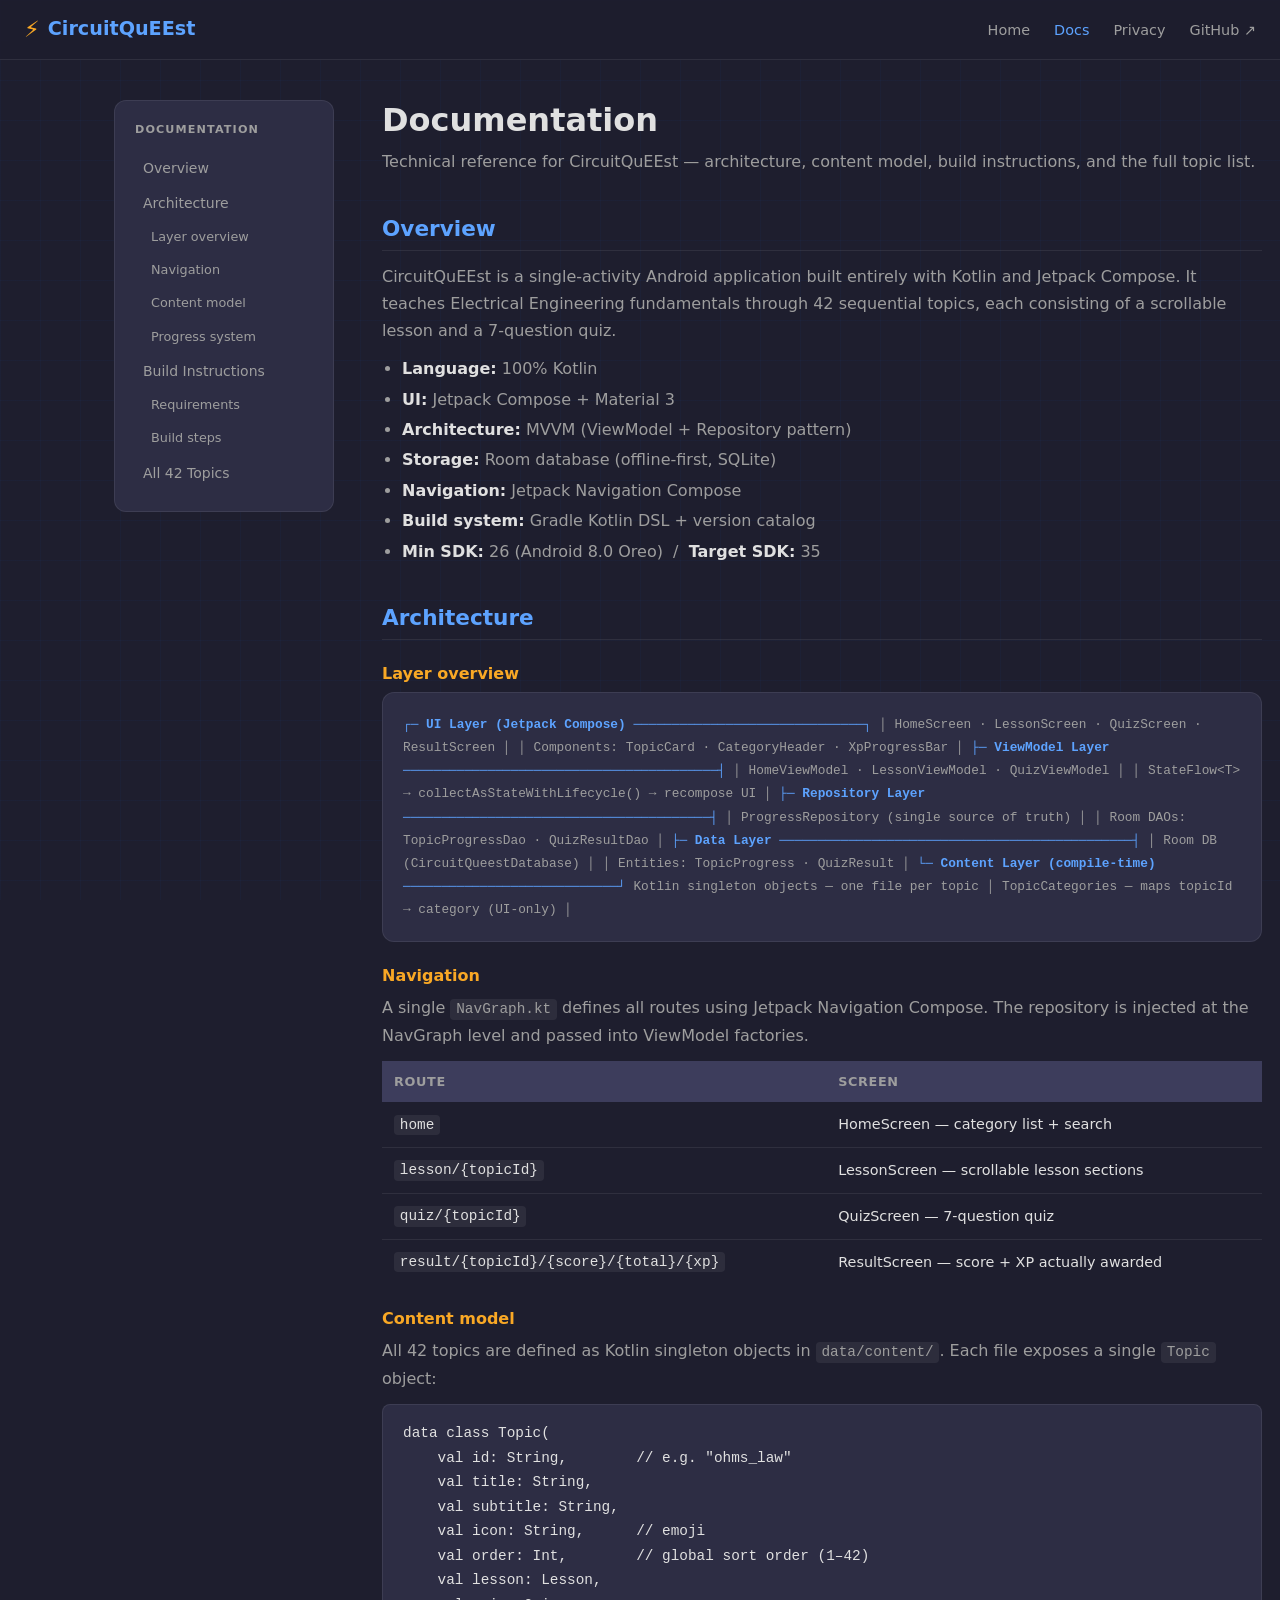
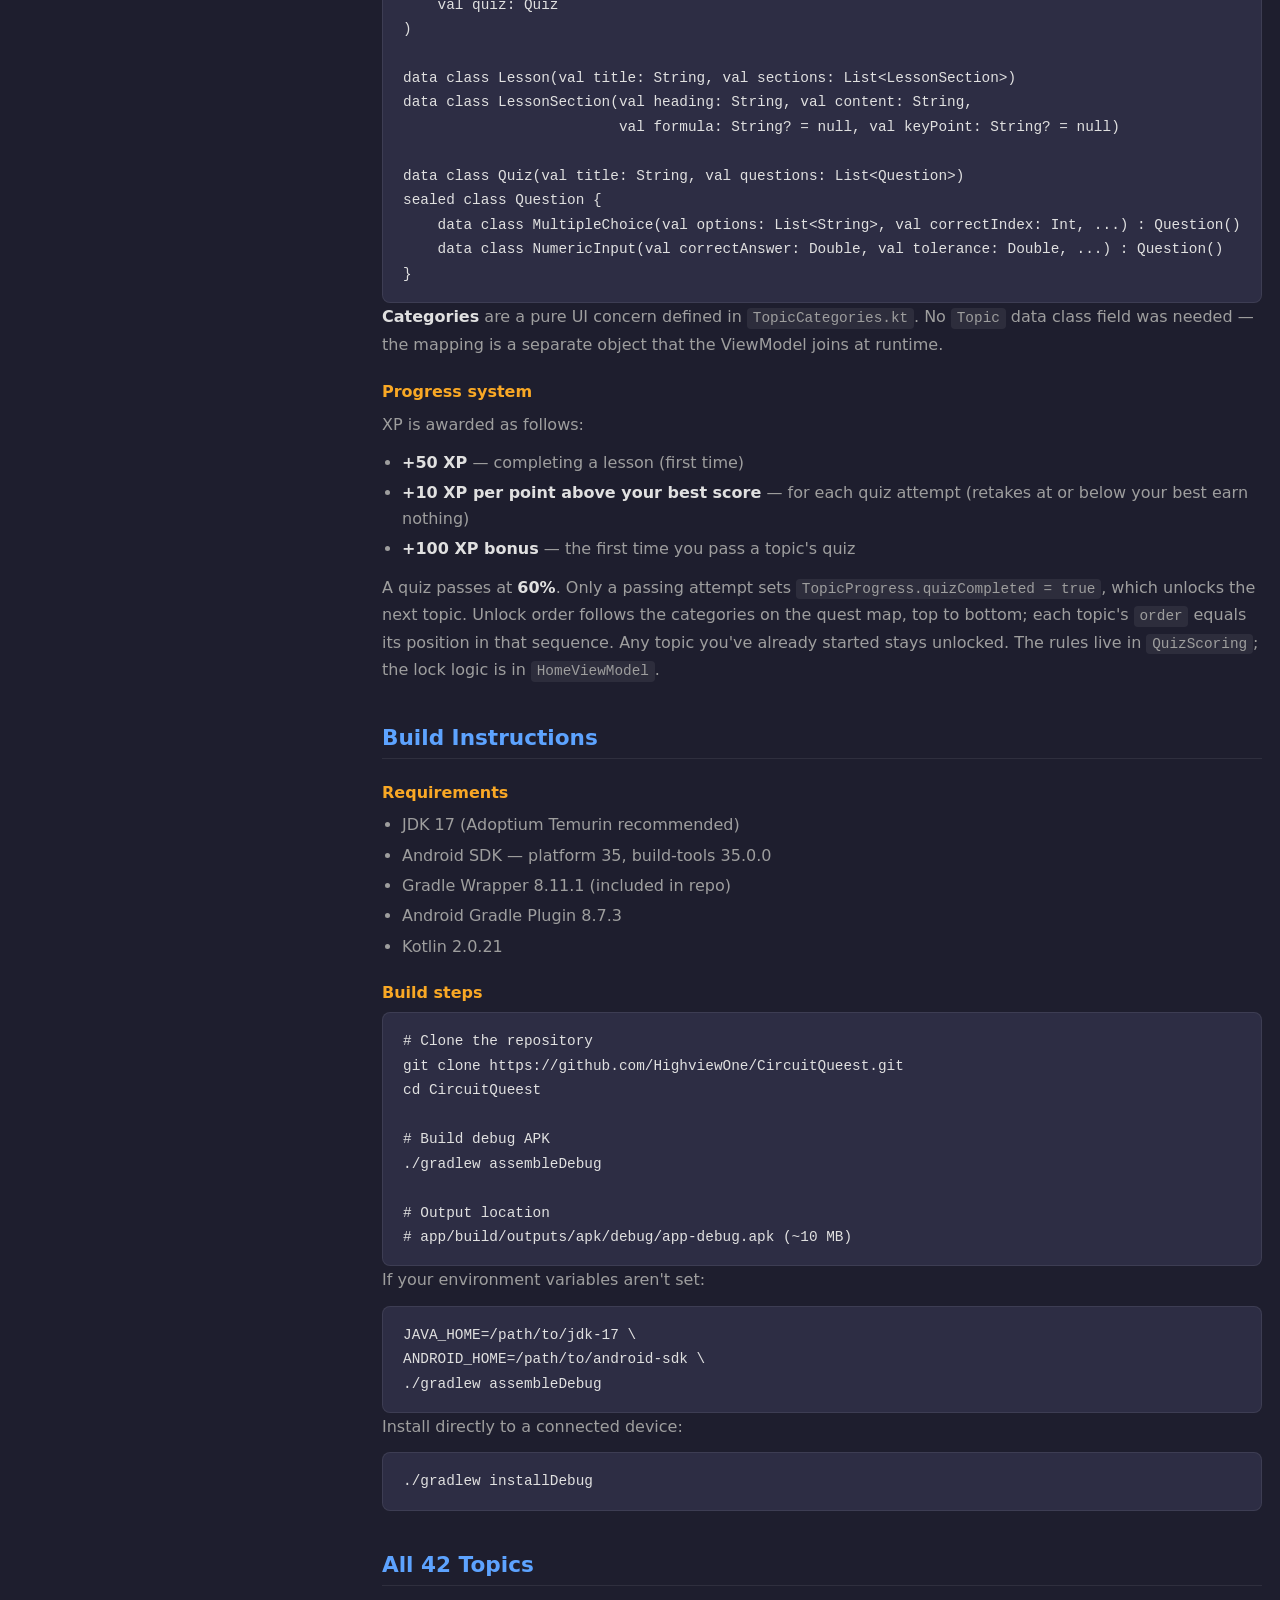
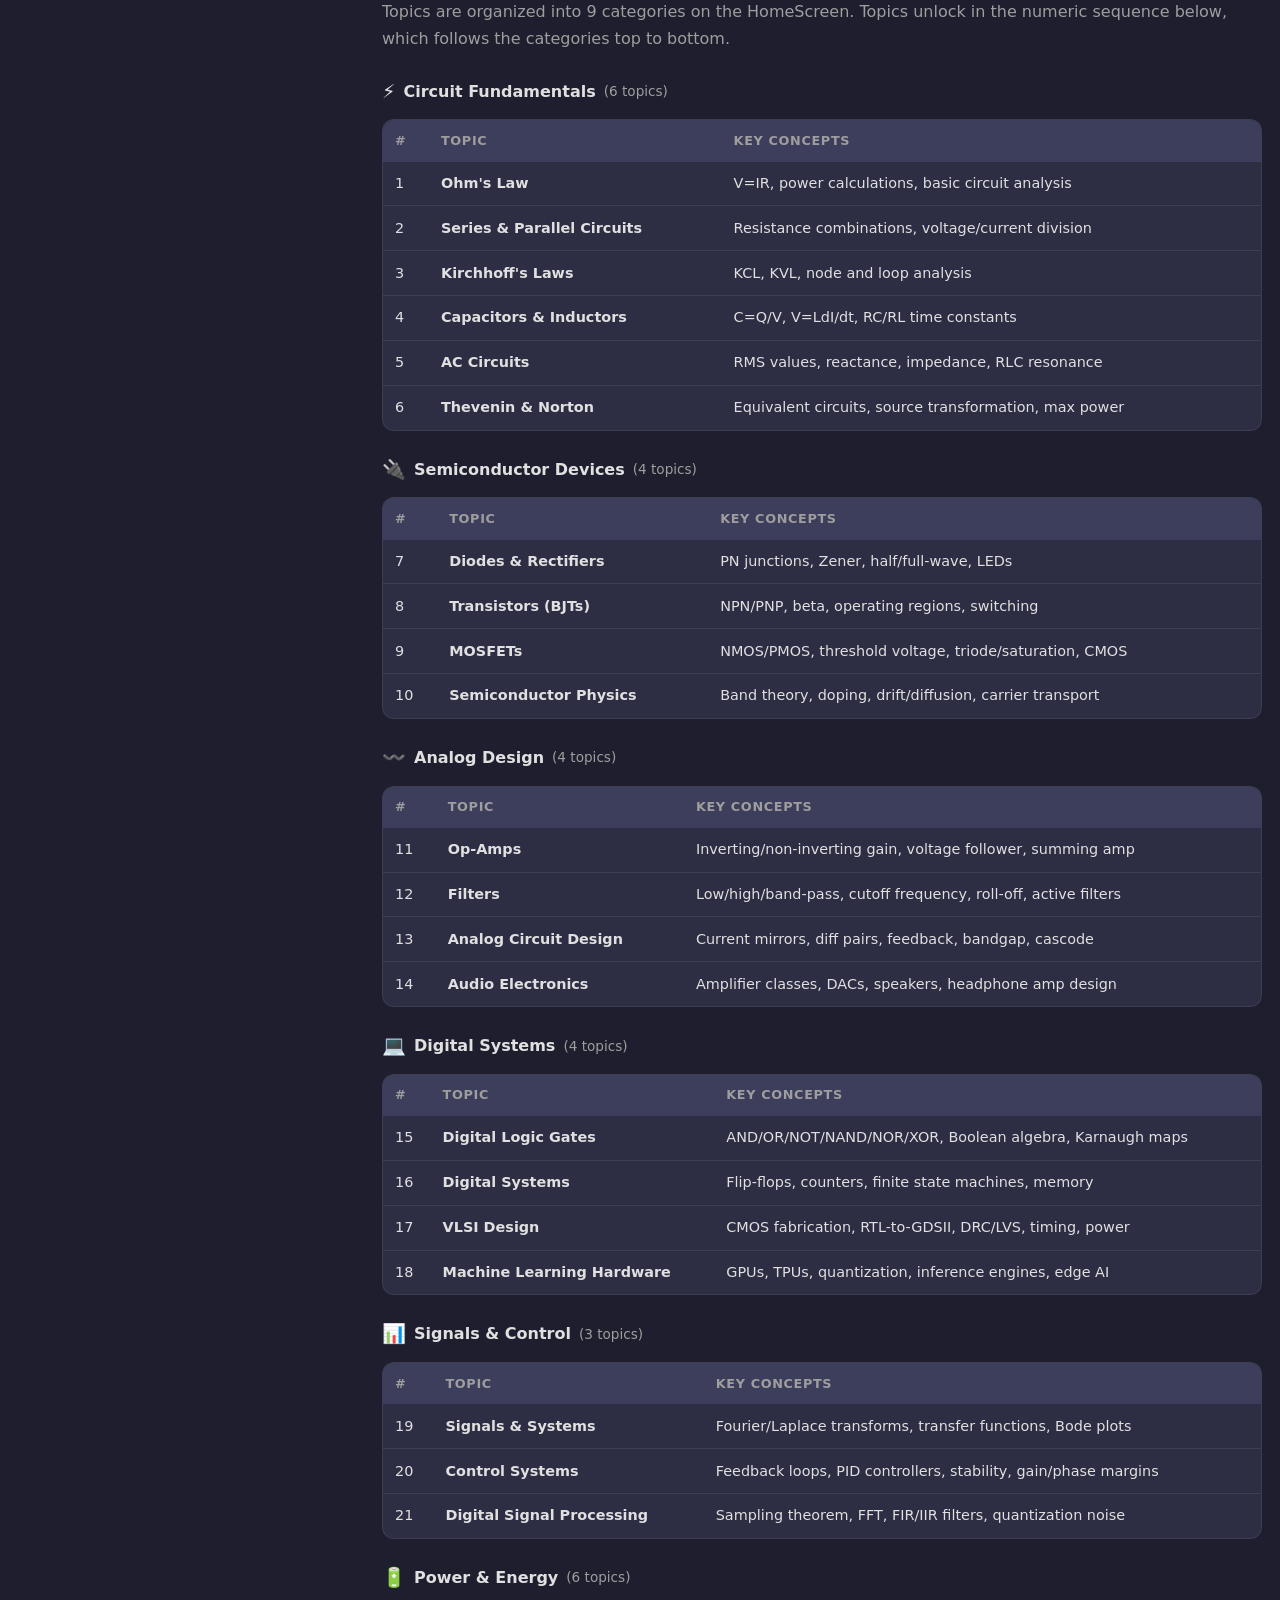
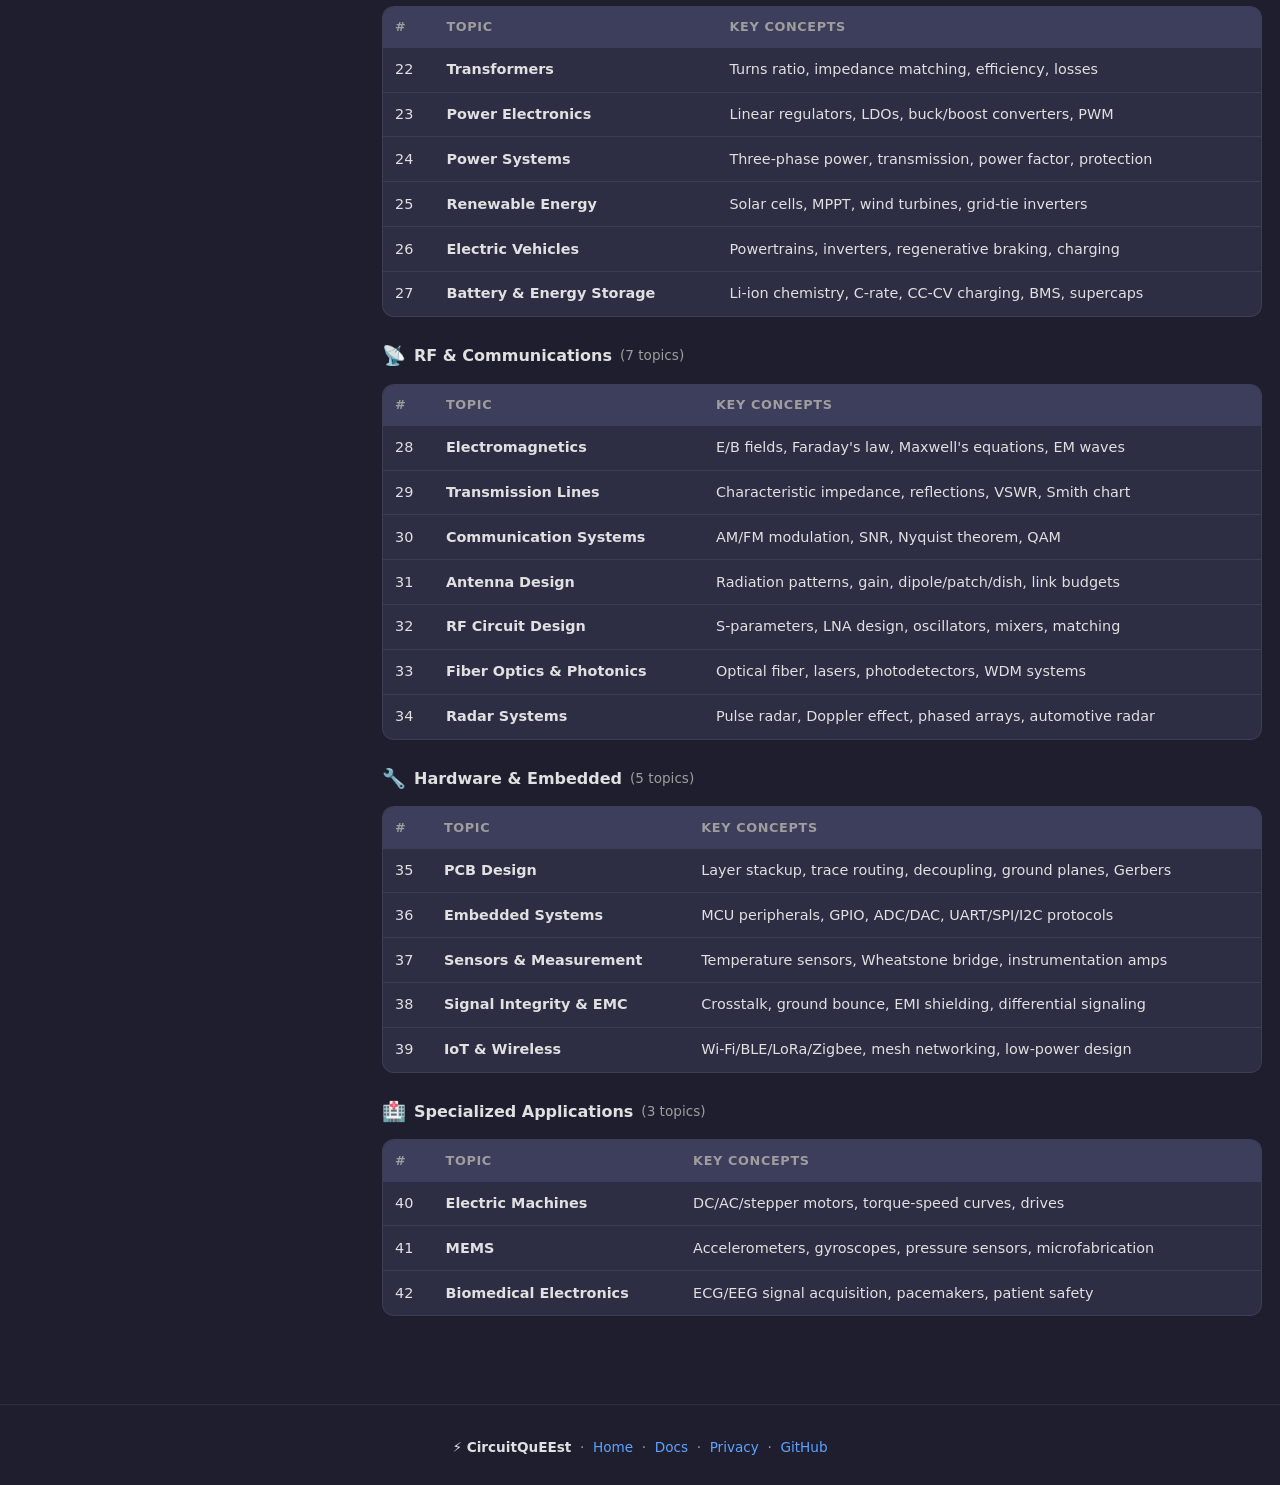
==== docs/documentation.html @ 032126b5 "docs: match new progression rules; drop nonexistent ktlint tasks - documentation.html (Pages site): " ====
<!DOCTYPE html>
<html lang="en">
<head>
  <meta charset="UTF-8">
  <meta name="viewport" content="width=device-width, initial-scale=1.0">
  <title>Documentation — CircuitQuEEst</title>
  <meta name="description" content="CircuitQuEEst documentation: architecture, topic list, build instructions.">
  <link rel="stylesheet" href="style.css">
  <style>
    .docs-layout {
      max-width: 1100px;
      margin: 0 auto;
      padding: 2.5rem 1.5rem 4rem;
      display: grid;
      grid-template-columns: 220px 1fr;
      gap: 3rem;
      align-items: start;
    }

    @media (max-width: 768px) {
      .docs-layout { grid-template-columns: 1fr; }
      .docs-sidebar { display: none; }
    }

    /* Sidebar */
    .docs-sidebar {
      position: sticky;
      top: 80px;
      background: var(--surface);
      border: 1px solid var(--border);
      border-radius: var(--radius);
      padding: 1.25rem;
    }

    .sidebar-title {
      font-size: 0.7rem;
      font-weight: 700;
      color: var(--text-muted);
      text-transform: uppercase;
      letter-spacing: 0.1em;
      margin-bottom: 0.75rem;
    }

    .sidebar-nav { list-style: none; }
    .sidebar-nav li { margin-bottom: 0.1rem; }
    .sidebar-nav a {
      display: block;
      padding: 0.35rem 0.5rem;
      border-radius: 6px;
      color: var(--text-muted);
      text-decoration: none;
      font-size: 0.875rem;
      transition: background 0.15s, color 0.15s;
    }
    .sidebar-nav a:hover { background: var(--surface-lite); color: var(--text); }
    .sidebar-nav .sub { padding-left: 1rem; font-size: 0.8rem; }

    /* Content */
    .docs-content h1 { font-size: 2rem; margin-bottom: 0.4rem; }
    .docs-content h2 {
      font-size: 1.35rem;
      color: var(--blue-light);
      margin-top: 2.5rem;
      margin-bottom: 0.75rem;
      padding-bottom: 0.4rem;
      border-bottom: 1px solid var(--border);
    }
    .docs-content h3 {
      font-size: 1rem;
      color: var(--gold);
      margin-top: 1.5rem;
      margin-bottom: 0.5rem;
    }
    .docs-content p { color: var(--text-muted); margin-bottom: 0.75rem; line-height: 1.7; }
    .docs-content ul { margin: 0.5rem 0 0.75rem 1.25rem; color: var(--text-muted); }
    .docs-content ul li { margin-bottom: 0.3rem; }
    .docs-content strong { color: var(--text); }

    /* Architecture diagram */
    .arch-box {
      background: var(--surface);
      border: 1px solid var(--border);
      border-radius: var(--radius);
      padding: 1.25rem;
      font-family: 'Cascadia Code', 'Fira Code', monospace;
      font-size: 0.8rem;
      line-height: 1.8;
      color: var(--text-muted);
      overflow-x: auto;
    }
    .arch-layer { color: var(--blue-light); font-weight: 700; }
    .arch-arrow { color: var(--gold); }

    /* Category topics table */
    .cat-section { margin-top: 1.5rem; }
    .cat-header {
      display: flex;
      align-items: center;
      gap: 0.5rem;
      margin-bottom: 0.75rem;
    }
    .cat-header .icon { font-size: 1.2rem; }
    .cat-header h3 { margin: 0; color: var(--text); }
    .cat-header .count { color: var(--text-muted); font-size: 0.85rem; }

    .topic-table-wrap {
      background: var(--surface);
      border: 1px solid var(--border);
      border-radius: var(--radius);
      overflow: hidden;
      margin-bottom: 1.5rem;
    }
  </style>
</head>
<body>

<nav>
  <a href="index.html" class="nav-brand">
    <span class="bolt">⚡</span> CircuitQuEEst
  </a>
  <ul class="nav-links">
    <li><a href="index.html">Home</a></li>
    <li><a href="documentation.html" class="active">Docs</a></li>
    <li><a href="privacy.html">Privacy</a></li>
    <li><a href="https://github.com/HighviewOne/CircuitQueest" target="_blank" rel="noopener">GitHub ↗</a></li>
  </ul>
</nav>

<div class="docs-layout">

  <!-- Sidebar -->
  <aside class="docs-sidebar">
    <div class="sidebar-title">Documentation</div>
    <ul class="sidebar-nav">
      <li><a href="#overview">Overview</a></li>
      <li><a href="#architecture">Architecture</a></li>
      <li><a class="sub" href="#layers">Layer overview</a></li>
      <li><a class="sub" href="#navigation">Navigation</a></li>
      <li><a class="sub" href="#content">Content model</a></li>
      <li><a class="sub" href="#progress">Progress system</a></li>
      <li><a href="#build">Build Instructions</a></li>
      <li><a class="sub" href="#requirements">Requirements</a></li>
      <li><a class="sub" href="#steps">Build steps</a></li>
      <li><a href="#topics">All 42 Topics</a></li>
    </ul>
  </aside>

  <!-- Main content -->
  <main class="docs-content">
    <h1>Documentation</h1>
    <p>Technical reference for CircuitQuEEst — architecture, content model, build instructions, and the full topic list.</p>

    <!-- Overview -->
    <h2 id="overview">Overview</h2>
    <p>
      CircuitQuEEst is a single-activity Android application built entirely with Kotlin and Jetpack Compose. It teaches Electrical Engineering fundamentals through 42 sequential topics, each consisting of a scrollable lesson and a 7-question quiz.
    </p>
    <ul>
      <li><strong>Language:</strong> 100% Kotlin</li>
      <li><strong>UI:</strong> Jetpack Compose + Material 3</li>
      <li><strong>Architecture:</strong> MVVM (ViewModel + Repository pattern)</li>
      <li><strong>Storage:</strong> Room database (offline-first, SQLite)</li>
      <li><strong>Navigation:</strong> Jetpack Navigation Compose</li>
      <li><strong>Build system:</strong> Gradle Kotlin DSL + version catalog</li>
      <li><strong>Min SDK:</strong> 26 (Android 8.0 Oreo) &nbsp;/&nbsp; <strong>Target SDK:</strong> 35</li>
    </ul>

    <!-- Architecture -->
    <h2 id="architecture">Architecture</h2>

    <h3 id="layers">Layer overview</h3>
    <div class="arch-box">
<span class="arch-layer">┌─ UI Layer (Jetpack Compose) ──────────────────────────────┐</span>
│  HomeScreen · LessonScreen · QuizScreen · ResultScreen      │
│  Components: TopicCard · CategoryHeader · XpProgressBar     │
<span class="arch-layer">├─ ViewModel Layer ─────────────────────────────────────────┤</span>
│  HomeViewModel · LessonViewModel · QuizViewModel            │
│  StateFlow&lt;T&gt; → collectAsStateWithLifecycle() → recompose UI             │
<span class="arch-layer">├─ Repository Layer ────────────────────────────────────────┤</span>
│  ProgressRepository (single source of truth)                │
│  Room DAOs: TopicProgressDao · QuizResultDao                │
<span class="arch-layer">├─ Data Layer ──────────────────────────────────────────────┤</span>
│  Room DB (CircuitQueestDatabase)                            │
│  Entities: TopicProgress · QuizResult                       │
<span class="arch-layer">└─ Content Layer (compile-time) ────────────────────────────┘</span>
   Kotlin singleton objects — one file per topic              │
   TopicCategories — maps topicId → category (UI-only)       │
    </div>

    <h3 id="navigation">Navigation</h3>
    <p>
      A single <code>NavGraph.kt</code> defines all routes using Jetpack Navigation Compose. The repository is injected at the NavGraph level and passed into ViewModel factories.
    </p>
    <table>
      <thead><tr><th>Route</th><th>Screen</th></tr></thead>
      <tbody>
        <tr><td><code>home</code></td><td>HomeScreen — category list + search</td></tr>
        <tr><td><code>lesson/{topicId}</code></td><td>LessonScreen — scrollable lesson sections</td></tr>
        <tr><td><code>quiz/{topicId}</code></td><td>QuizScreen — 7-question quiz</td></tr>
        <tr><td><code>result/{topicId}/{score}/{total}/{xp}</code></td><td>ResultScreen — score + XP actually awarded</td></tr>
      </tbody>
    </table>

    <h3 id="content">Content model</h3>
    <p>
      All 42 topics are defined as Kotlin singleton objects in <code>data/content/</code>. Each file exposes a single <code>Topic</code> object:
    </p>
    <pre><code>data class Topic(
    val id: String,        // e.g. "ohms_law"
    val title: String,
    val subtitle: String,
    val icon: String,      // emoji
    val order: Int,        // global sort order (1–42)
    val lesson: Lesson,
    val quiz: Quiz
)

data class Lesson(val title: String, val sections: List&lt;LessonSection&gt;)
data class LessonSection(val heading: String, val content: String,
                         val formula: String? = null, val keyPoint: String? = null)

data class Quiz(val title: String, val questions: List&lt;Question&gt;)
sealed class Question {
    data class MultipleChoice(val options: List&lt;String&gt;, val correctIndex: Int, ...) : Question()
    data class NumericInput(val correctAnswer: Double, val tolerance: Double, ...) : Question()
}</code></pre>

    <p>
      <strong>Categories</strong> are a pure UI concern defined in <code>TopicCategories.kt</code>. No <code>Topic</code> data class field was needed — the mapping is a separate object that the ViewModel joins at runtime.
    </p>

    <h3 id="progress">Progress system</h3>
    <p>XP is awarded as follows:</p>
    <ul>
      <li><strong>+50 XP</strong> — completing a lesson (first time)</li>
      <li><strong>+10 XP per point above your best score</strong> — for each quiz attempt (retakes at or below your best earn nothing)</li>
      <li><strong>+100 XP bonus</strong> — the first time you pass a topic's quiz</li>
    </ul>
    <p>
      A quiz passes at <strong>60%</strong>. Only a passing attempt sets <code>TopicProgress.quizCompleted = true</code>, which unlocks the next topic. Unlock order follows the categories on the quest map, top to bottom; each topic's <code>order</code> equals its position in that sequence. Any topic you've already started stays unlocked. The rules live in <code>QuizScoring</code>; the lock logic is in <code>HomeViewModel</code>.
    </p>

    <!-- Build -->
    <h2 id="build">Build Instructions</h2>

    <h3 id="requirements">Requirements</h3>
    <ul>
      <li>JDK 17 (Adoptium Temurin recommended)</li>
      <li>Android SDK — platform 35, build-tools 35.0.0</li>
      <li>Gradle Wrapper 8.11.1 (included in repo)</li>
      <li>Android Gradle Plugin 8.7.3</li>
      <li>Kotlin 2.0.21</li>
    </ul>

    <h3 id="steps">Build steps</h3>
    <pre><code># Clone the repository
git clone https://github.com/HighviewOne/CircuitQueest.git
cd CircuitQueest

# Build debug APK
./gradlew assembleDebug

# Output location
# app/build/outputs/apk/debug/app-debug.apk (~10 MB)</code></pre>

    <p>If your environment variables aren't set:</p>
    <pre><code>JAVA_HOME=/path/to/jdk-17 \
ANDROID_HOME=/path/to/android-sdk \
./gradlew assembleDebug</code></pre>

    <p>Install directly to a connected device:</p>
    <pre><code>./gradlew installDebug</code></pre>

    <!-- Topics -->
    <h2 id="topics">All 42 Topics</h2>
    <p>Topics are organized into 9 categories on the HomeScreen. Topics unlock in the numeric sequence below, which follows the categories top to bottom.</p>

    <!-- Circuit Fundamentals -->
    <div class="cat-section">
      <div class="cat-header">
        <span class="icon">⚡</span>
        <h3>Circuit Fundamentals</h3>
        <span class="count">(6 topics)</span>
      </div>
      <div class="topic-table-wrap">
        <table>
          <thead><tr><th>#</th><th>Topic</th><th>Key concepts</th></tr></thead>
          <tbody>
            <tr><td>1</td><td><strong>Ohm's Law</strong></td><td>V=IR, power calculations, basic circuit analysis</td></tr>
            <tr><td>2</td><td><strong>Series &amp; Parallel Circuits</strong></td><td>Resistance combinations, voltage/current division</td></tr>
            <tr><td>3</td><td><strong>Kirchhoff's Laws</strong></td><td>KCL, KVL, node and loop analysis</td></tr>
            <tr><td>4</td><td><strong>Capacitors &amp; Inductors</strong></td><td>C=Q/V, V=LdI/dt, RC/RL time constants</td></tr>
            <tr><td>5</td><td><strong>AC Circuits</strong></td><td>RMS values, reactance, impedance, RLC resonance</td></tr>
            <tr><td>6</td><td><strong>Thevenin &amp; Norton</strong></td><td>Equivalent circuits, source transformation, max power</td></tr>
          </tbody>
        </table>
      </div>
    </div>

    <!-- Semiconductor Devices -->
    <div class="cat-section">
      <div class="cat-header">
        <span class="icon">🔌</span>
        <h3>Semiconductor Devices</h3>
        <span class="count">(4 topics)</span>
      </div>
      <div class="topic-table-wrap">
        <table>
          <thead><tr><th>#</th><th>Topic</th><th>Key concepts</th></tr></thead>
          <tbody>
            <tr><td>7</td><td><strong>Diodes &amp; Rectifiers</strong></td><td>PN junctions, Zener, half/full-wave, LEDs</td></tr>
            <tr><td>8</td><td><strong>Transistors (BJTs)</strong></td><td>NPN/PNP, beta, operating regions, switching</td></tr>
            <tr><td>9</td><td><strong>MOSFETs</strong></td><td>NMOS/PMOS, threshold voltage, triode/saturation, CMOS</td></tr>
            <tr><td>10</td><td><strong>Semiconductor Physics</strong></td><td>Band theory, doping, drift/diffusion, carrier transport</td></tr>
          </tbody>
        </table>
      </div>
    </div>

    <!-- Analog Design -->
    <div class="cat-section">
      <div class="cat-header">
        <span class="icon">〰️</span>
        <h3>Analog Design</h3>
        <span class="count">(4 topics)</span>
      </div>
      <div class="topic-table-wrap">
        <table>
          <thead><tr><th>#</th><th>Topic</th><th>Key concepts</th></tr></thead>
          <tbody>
            <tr><td>11</td><td><strong>Op-Amps</strong></td><td>Inverting/non-inverting gain, voltage follower, summing amp</td></tr>
            <tr><td>12</td><td><strong>Filters</strong></td><td>Low/high/band-pass, cutoff frequency, roll-off, active filters</td></tr>
            <tr><td>13</td><td><strong>Analog Circuit Design</strong></td><td>Current mirrors, diff pairs, feedback, bandgap, cascode</td></tr>
            <tr><td>14</td><td><strong>Audio Electronics</strong></td><td>Amplifier classes, DACs, speakers, headphone amp design</td></tr>
          </tbody>
        </table>
      </div>
    </div>

    <!-- Digital Systems -->
    <div class="cat-section">
      <div class="cat-header">
        <span class="icon">💻</span>
        <h3>Digital Systems</h3>
        <span class="count">(4 topics)</span>
      </div>
      <div class="topic-table-wrap">
        <table>
          <thead><tr><th>#</th><th>Topic</th><th>Key concepts</th></tr></thead>
          <tbody>
            <tr><td>15</td><td><strong>Digital Logic Gates</strong></td><td>AND/OR/NOT/NAND/NOR/XOR, Boolean algebra, Karnaugh maps</td></tr>
            <tr><td>16</td><td><strong>Digital Systems</strong></td><td>Flip-flops, counters, finite state machines, memory</td></tr>
            <tr><td>17</td><td><strong>VLSI Design</strong></td><td>CMOS fabrication, RTL-to-GDSII, DRC/LVS, timing, power</td></tr>
            <tr><td>18</td><td><strong>Machine Learning Hardware</strong></td><td>GPUs, TPUs, quantization, inference engines, edge AI</td></tr>
          </tbody>
        </table>
      </div>
    </div>

    <!-- Signals & Control -->
    <div class="cat-section">
      <div class="cat-header">
        <span class="icon">📊</span>
        <h3>Signals &amp; Control</h3>
        <span class="count">(3 topics)</span>
      </div>
      <div class="topic-table-wrap">
        <table>
          <thead><tr><th>#</th><th>Topic</th><th>Key concepts</th></tr></thead>
          <tbody>
            <tr><td>19</td><td><strong>Signals &amp; Systems</strong></td><td>Fourier/Laplace transforms, transfer functions, Bode plots</td></tr>
            <tr><td>20</td><td><strong>Control Systems</strong></td><td>Feedback loops, PID controllers, stability, gain/phase margins</td></tr>
            <tr><td>21</td><td><strong>Digital Signal Processing</strong></td><td>Sampling theorem, FFT, FIR/IIR filters, quantization noise</td></tr>
          </tbody>
        </table>
      </div>
    </div>

    <!-- Power & Energy -->
    <div class="cat-section">
      <div class="cat-header">
        <span class="icon">🔋</span>
        <h3>Power &amp; Energy</h3>
        <span class="count">(6 topics)</span>
      </div>
      <div class="topic-table-wrap">
        <table>
          <thead><tr><th>#</th><th>Topic</th><th>Key concepts</th></tr></thead>
          <tbody>
            <tr><td>22</td><td><strong>Transformers</strong></td><td>Turns ratio, impedance matching, efficiency, losses</td></tr>
            <tr><td>23</td><td><strong>Power Electronics</strong></td><td>Linear regulators, LDOs, buck/boost converters, PWM</td></tr>
            <tr><td>24</td><td><strong>Power Systems</strong></td><td>Three-phase power, transmission, power factor, protection</td></tr>
            <tr><td>25</td><td><strong>Renewable Energy</strong></td><td>Solar cells, MPPT, wind turbines, grid-tie inverters</td></tr>
            <tr><td>26</td><td><strong>Electric Vehicles</strong></td><td>Powertrains, inverters, regenerative braking, charging</td></tr>
            <tr><td>27</td><td><strong>Battery &amp; Energy Storage</strong></td><td>Li-ion chemistry, C-rate, CC-CV charging, BMS, supercaps</td></tr>
          </tbody>
        </table>
      </div>
    </div>

    <!-- RF & Communications -->
    <div class="cat-section">
      <div class="cat-header">
        <span class="icon">📡</span>
        <h3>RF &amp; Communications</h3>
        <span class="count">(7 topics)</span>
      </div>
      <div class="topic-table-wrap">
        <table>
          <thead><tr><th>#</th><th>Topic</th><th>Key concepts</th></tr></thead>
          <tbody>
            <tr><td>28</td><td><strong>Electromagnetics</strong></td><td>E/B fields, Faraday's law, Maxwell's equations, EM waves</td></tr>
            <tr><td>29</td><td><strong>Transmission Lines</strong></td><td>Characteristic impedance, reflections, VSWR, Smith chart</td></tr>
            <tr><td>30</td><td><strong>Communication Systems</strong></td><td>AM/FM modulation, SNR, Nyquist theorem, QAM</td></tr>
            <tr><td>31</td><td><strong>Antenna Design</strong></td><td>Radiation patterns, gain, dipole/patch/dish, link budgets</td></tr>
            <tr><td>32</td><td><strong>RF Circuit Design</strong></td><td>S-parameters, LNA design, oscillators, mixers, matching</td></tr>
            <tr><td>33</td><td><strong>Fiber Optics &amp; Photonics</strong></td><td>Optical fiber, lasers, photodetectors, WDM systems</td></tr>
            <tr><td>34</td><td><strong>Radar Systems</strong></td><td>Pulse radar, Doppler effect, phased arrays, automotive radar</td></tr>
          </tbody>
        </table>
      </div>
    </div>

    <!-- Hardware & Embedded -->
    <div class="cat-section">
      <div class="cat-header">
        <span class="icon">🔧</span>
        <h3>Hardware &amp; Embedded</h3>
        <span class="count">(5 topics)</span>
      </div>
      <div class="topic-table-wrap">
        <table>
          <thead><tr><th>#</th><th>Topic</th><th>Key concepts</th></tr></thead>
          <tbody>
            <tr><td>35</td><td><strong>PCB Design</strong></td><td>Layer stackup, trace routing, decoupling, ground planes, Gerbers</td></tr>
            <tr><td>36</td><td><strong>Embedded Systems</strong></td><td>MCU peripherals, GPIO, ADC/DAC, UART/SPI/I2C protocols</td></tr>
            <tr><td>37</td><td><strong>Sensors &amp; Measurement</strong></td><td>Temperature sensors, Wheatstone bridge, instrumentation amps</td></tr>
            <tr><td>38</td><td><strong>Signal Integrity &amp; EMC</strong></td><td>Crosstalk, ground bounce, EMI shielding, differential signaling</td></tr>
            <tr><td>39</td><td><strong>IoT &amp; Wireless</strong></td><td>Wi-Fi/BLE/LoRa/Zigbee, mesh networking, low-power design</td></tr>
          </tbody>
        </table>
      </div>
    </div>

    <!-- Specialized Applications -->
    <div class="cat-section">
      <div class="cat-header">
        <span class="icon">🏥</span>
        <h3>Specialized Applications</h3>
        <span class="count">(3 topics)</span>
      </div>
      <div class="topic-table-wrap">
        <table>
          <thead><tr><th>#</th><th>Topic</th><th>Key concepts</th></tr></thead>
          <tbody>
            <tr><td>40</td><td><strong>Electric Machines</strong></td><td>DC/AC/stepper motors, torque-speed curves, drives</td></tr>
            <tr><td>41</td><td><strong>MEMS</strong></td><td>Accelerometers, gyroscopes, pressure sensors, microfabrication</td></tr>
            <tr><td>42</td><td><strong>Biomedical Electronics</strong></td><td>ECG/EEG signal acquisition, pacemakers, patient safety</td></tr>
          </tbody>
        </table>
      </div>
    </div>

  </main>
</div>

<footer>
  <p>
    <strong style="color:var(--text);">⚡ CircuitQuEEst</strong> &nbsp;·&nbsp;
    <a href="index.html">Home</a> &nbsp;·&nbsp;
    <a href="documentation.html">Docs</a> &nbsp;·&nbsp;
    <a href="privacy.html">Privacy</a> &nbsp;·&nbsp;
    <a href="https://github.com/HighviewOne/CircuitQueest" target="_blank" rel="noopener">GitHub</a>
  </p>
</footer>

</body>
</html>
---- docs/style.css ----
/* ========================================
   CircuitQuEEst — Shared Styles
   Dark circuit-board theme
   ======================================== */

:root {
  --bg:          #1E1E2E;
  --surface:     #2D2D44;
  --surface-lite:#3D3D5C;
  --blue:        #1A73E8;
  --blue-light:  #5DA3FF;
  --gold:        #F9A825;
  --gold-light:  #FFD54F;
  --green:       #00E676;
  --red:         #FF5252;
  --text:        #E0E0E0;
  --text-muted:  #9E9E9E;
  --border:      rgba(255,255,255,0.08);
  --radius:      12px;
  --radius-sm:   8px;
}

*, *::before, *::after { box-sizing: border-box; margin: 0; padding: 0; }

html { scroll-behavior: smooth; }

body {
  font-family: 'Segoe UI', system-ui, -apple-system, sans-serif;
  background: var(--bg);
  color: var(--text);
  line-height: 1.6;
  font-size: 16px;
}

/* ---- Circuit grid background ---- */
body::before {
  content: '';
  position: fixed;
  inset: 0;
  z-index: -1;
  background-image:
    linear-gradient(rgba(26,115,232,0.04) 1px, transparent 1px),
    linear-gradient(90deg, rgba(26,115,232,0.04) 1px, transparent 1px);
  background-size: 40px 40px;
  pointer-events: none;
}

/* ---- Navigation ---- */
nav {
  position: sticky;
  top: 0;
  z-index: 100;
  background: rgba(30,30,46,0.92);
  backdrop-filter: blur(12px);
  -webkit-backdrop-filter: blur(12px);
  border-bottom: 1px solid var(--border);
  padding: 0 1.5rem;
  height: 60px;
  display: flex;
  align-items: center;
  justify-content: space-between;
}

.nav-brand {
  display: flex;
  align-items: center;
  gap: 0.5rem;
  font-size: 1.2rem;
  font-weight: 700;
  color: var(--blue-light);
  text-decoration: none;
}

.nav-brand .bolt { color: var(--gold); font-size: 1.4rem; }

.nav-links {
  display: flex;
  gap: 1.5rem;
  list-style: none;
}

.nav-links a {
  color: var(--text-muted);
  text-decoration: none;
  font-size: 0.9rem;
  transition: color 0.2s;
}

.nav-links a:hover { color: var(--text); }
.nav-links a.active { color: var(--blue-light); }

/* ---- Buttons ---- */
.btn {
  display: inline-flex;
  align-items: center;
  gap: 0.5rem;
  padding: 0.65rem 1.4rem;
  border-radius: var(--radius);
  font-size: 0.95rem;
  font-weight: 600;
  text-decoration: none;
  cursor: pointer;
  transition: all 0.2s;
  border: none;
}

.btn-primary {
  background: var(--blue);
  color: #fff;
}
.btn-primary:hover { background: var(--blue-light); transform: translateY(-1px); }

.btn-outline {
  background: transparent;
  color: var(--text);
  border: 1px solid var(--border);
}
.btn-outline:hover { border-color: var(--blue-light); color: var(--blue-light); }

/* ---- Cards ---- */
.card {
  background: var(--surface);
  border: 1px solid var(--border);
  border-radius: var(--radius);
  padding: 1.25rem;
  transition: border-color 0.2s, transform 0.2s;
}
.card:hover { border-color: rgba(26,115,232,0.35); transform: translateY(-2px); }

/* ---- Sections ---- */
.section {
  max-width: 1100px;
  margin: 0 auto;
  padding: 4rem 1.5rem;
}

.section-title {
  font-size: 1.75rem;
  font-weight: 700;
  color: var(--text);
  margin-bottom: 0.5rem;
}

.section-subtitle {
  color: var(--text-muted);
  margin-bottom: 2.5rem;
}

/* ---- Grid helpers ---- */
.grid-2 { display: grid; grid-template-columns: repeat(auto-fit, minmax(280px, 1fr)); gap: 1rem; }
.grid-3 { display: grid; grid-template-columns: repeat(auto-fit, minmax(220px, 1fr)); gap: 1rem; }
.grid-4 { display: grid; grid-template-columns: repeat(auto-fit, minmax(180px, 1fr)); gap: 1rem; }

/* ---- Badge ---- */
.badge {
  display: inline-block;
  padding: 0.2rem 0.65rem;
  border-radius: 999px;
  font-size: 0.75rem;
  font-weight: 600;
}
.badge-blue  { background: rgba(26,115,232,0.2);  color: var(--blue-light); }
.badge-gold  { background: rgba(249,168,37,0.2);  color: var(--gold-light); }
.badge-green { background: rgba(0,230,118,0.15);  color: var(--green); }

/* ---- Footer ---- */
footer {
  border-top: 1px solid var(--border);
  padding: 2rem 1.5rem;
  text-align: center;
  color: var(--text-muted);
  font-size: 0.85rem;
}

footer a { color: var(--blue-light); text-decoration: none; }
footer a:hover { text-decoration: underline; }

/* ---- Table ---- */
table {
  width: 100%;
  border-collapse: collapse;
  font-size: 0.9rem;
}
th {
  text-align: left;
  padding: 0.65rem 0.75rem;
  background: var(--surface-lite);
  color: var(--text-muted);
  font-weight: 600;
  font-size: 0.8rem;
  text-transform: uppercase;
  letter-spacing: 0.05em;
}
td {
  padding: 0.65rem 0.75rem;
  border-bottom: 1px solid var(--border);
  vertical-align: middle;
}
tr:last-child td { border-bottom: none; }
tr:hover td { background: rgba(255,255,255,0.02); }

/* ---- Code blocks ---- */
pre, code {
  font-family: 'Cascadia Code', 'Fira Code', 'Consolas', monospace;
  font-size: 0.9rem;
}

pre {
  background: var(--surface);
  border: 1px solid var(--border);
  border-radius: var(--radius-sm);
  padding: 1rem 1.25rem;
  overflow-x: auto;
  line-height: 1.7;
}

code {
  background: rgba(255,255,255,0.07);
  padding: 0.15em 0.4em;
  border-radius: 4px;
}

pre code { background: none; padding: 0; }

/* ---- Typography helpers ---- */
h1,h2,h3,h4 { font-weight: 700; line-height: 1.3; }
h2 { font-size: 1.5rem; }
h3 { font-size: 1.15rem; }

.text-blue  { color: var(--blue-light); }
.text-gold  { color: var(--gold); }
.text-green { color: var(--green); }
.text-muted { color: var(--text-muted); }

/* ---- Divider ---- */
hr { border: none; border-top: 1px solid var(--border); margin: 2rem 0; }

/* ---- Responsive ---- */
@media (max-width: 600px) {
  .nav-links { display: none; }
  .section { padding: 2.5rem 1rem; }
  .section-title { font-size: 1.4rem; }
  .hero-title { font-size: 2rem !important; }
}
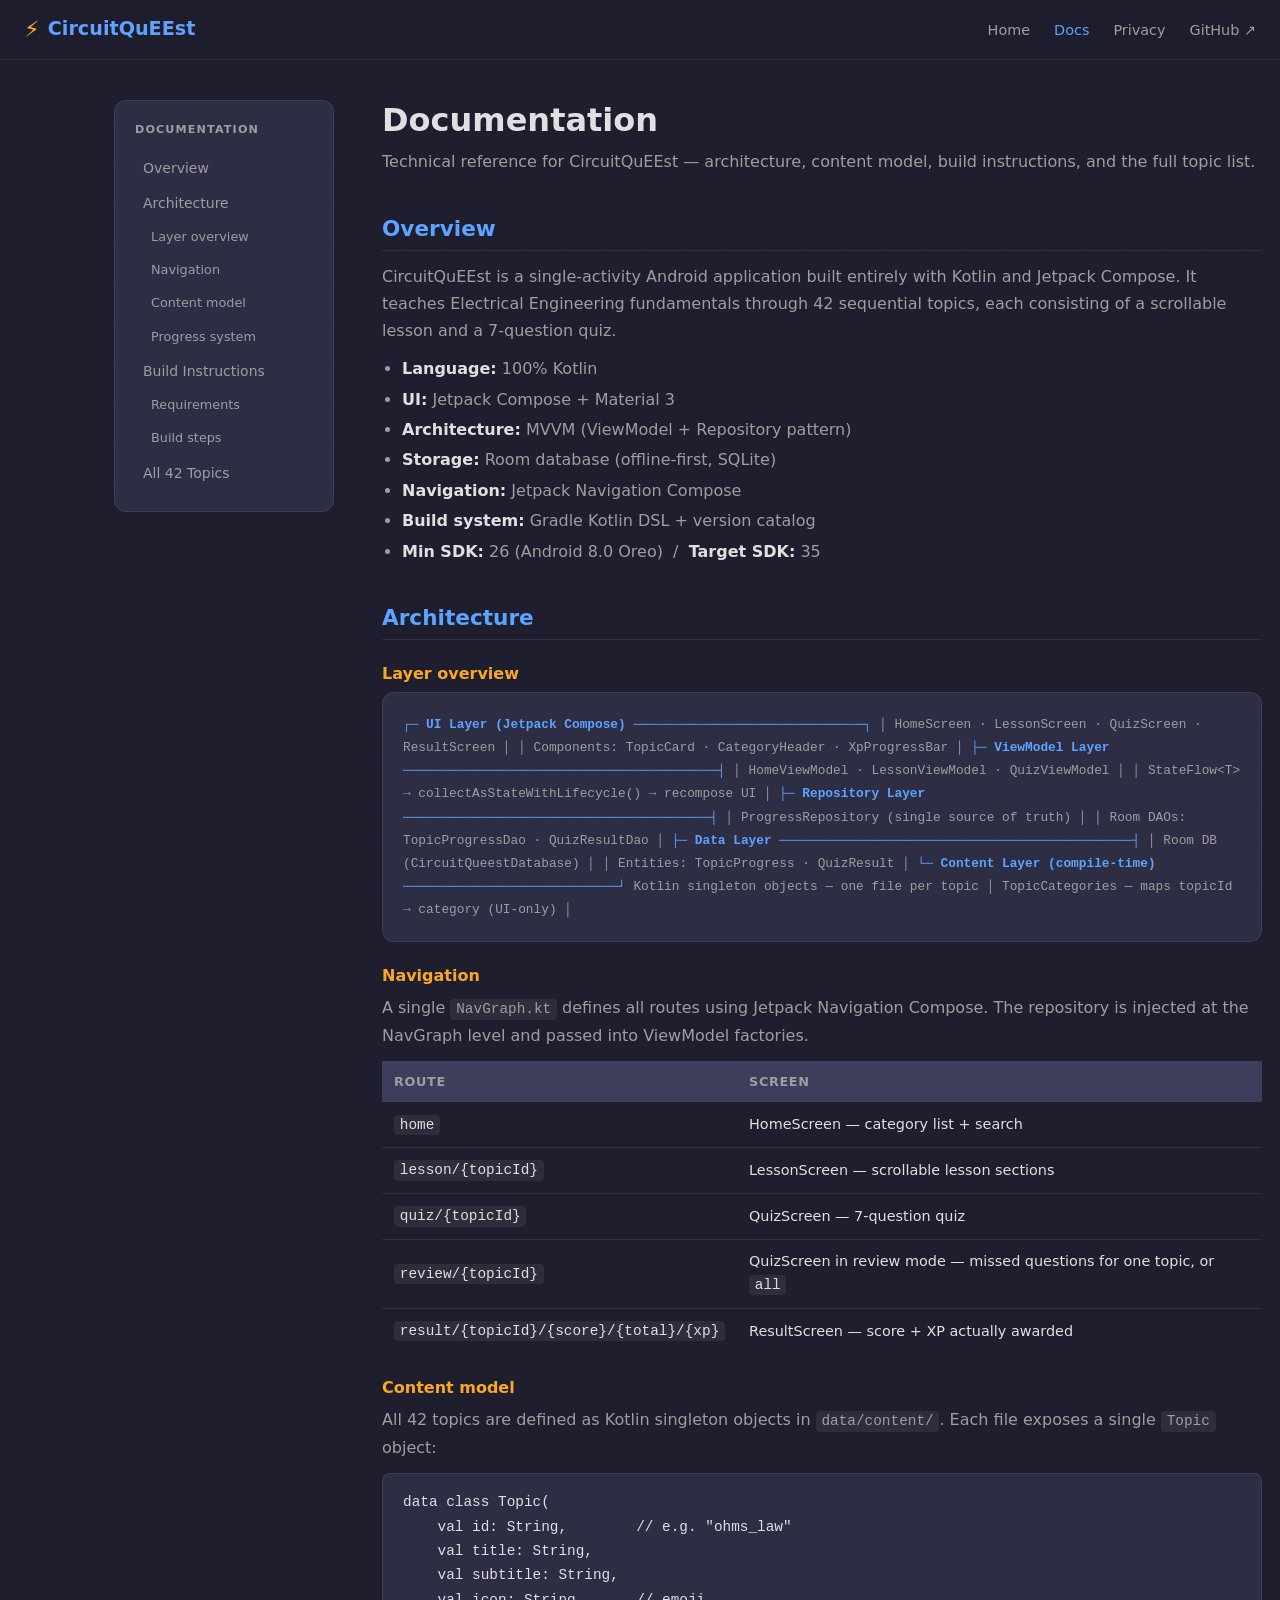
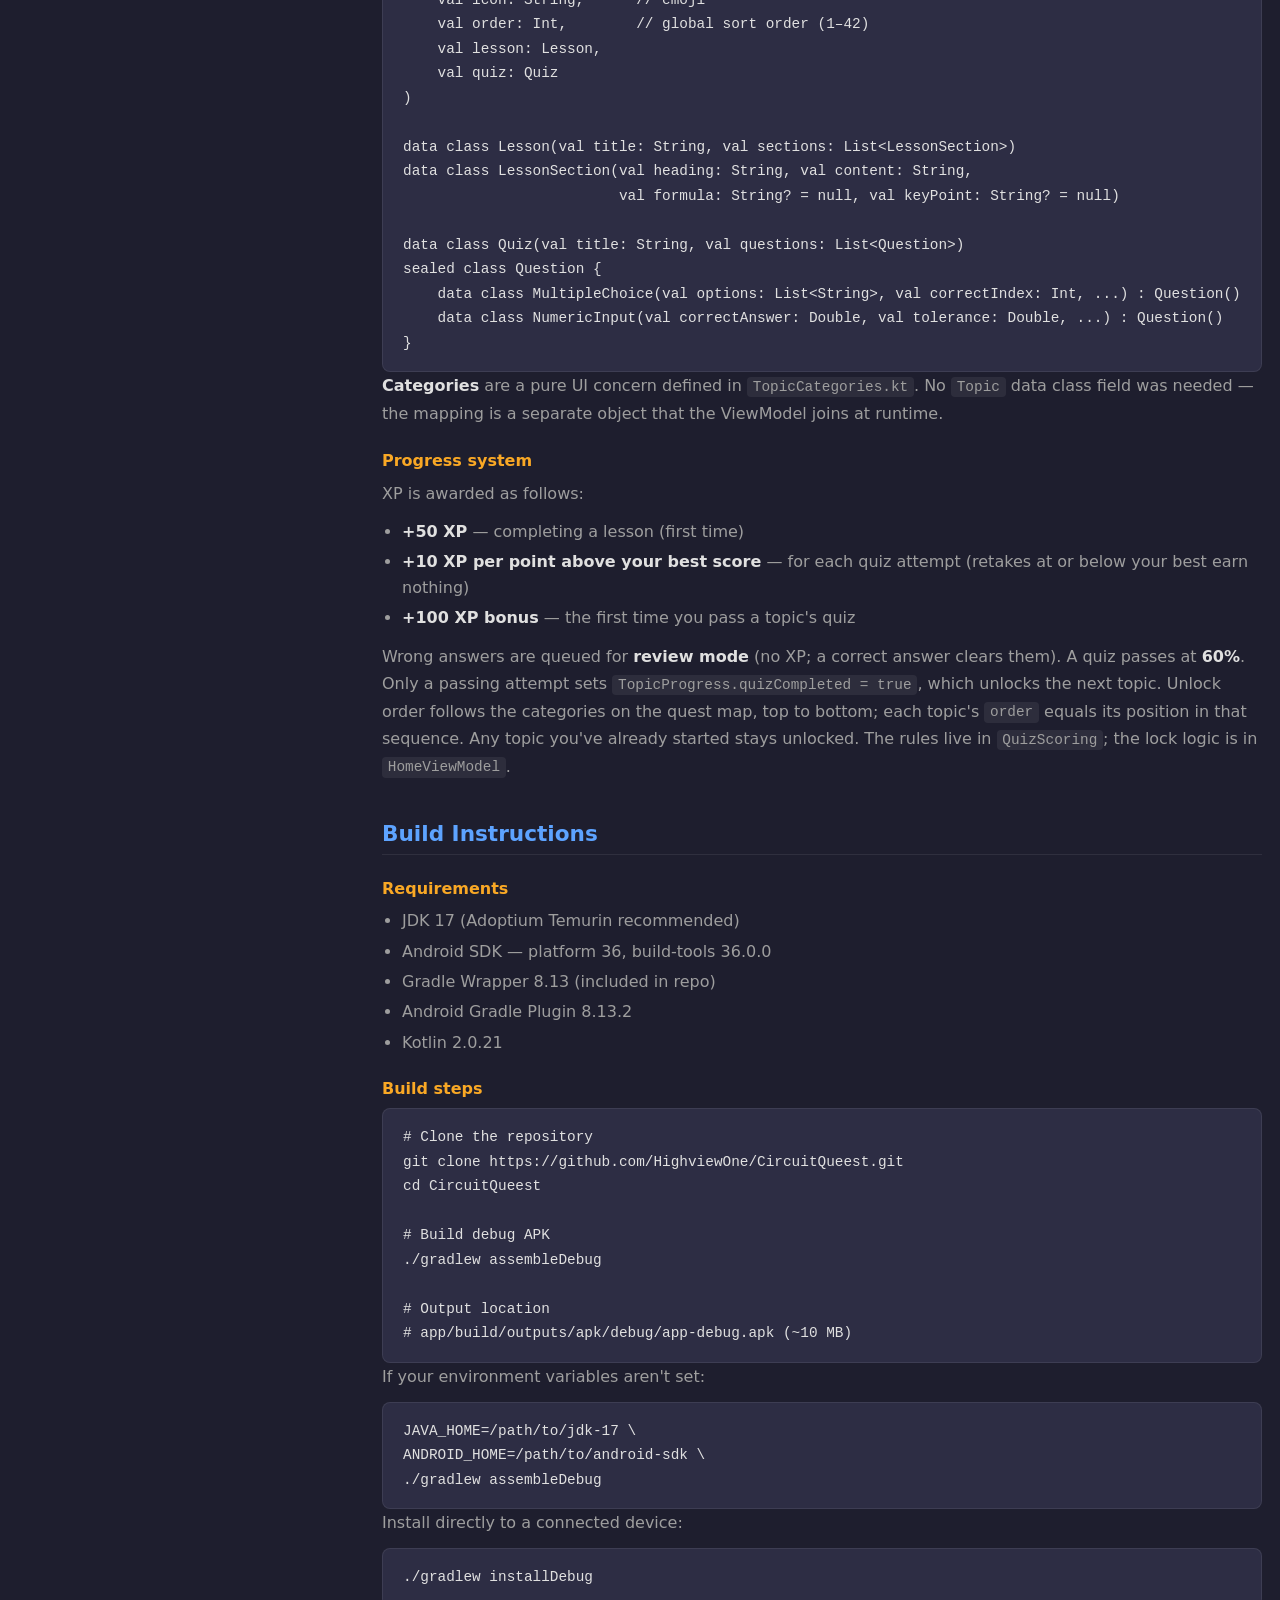
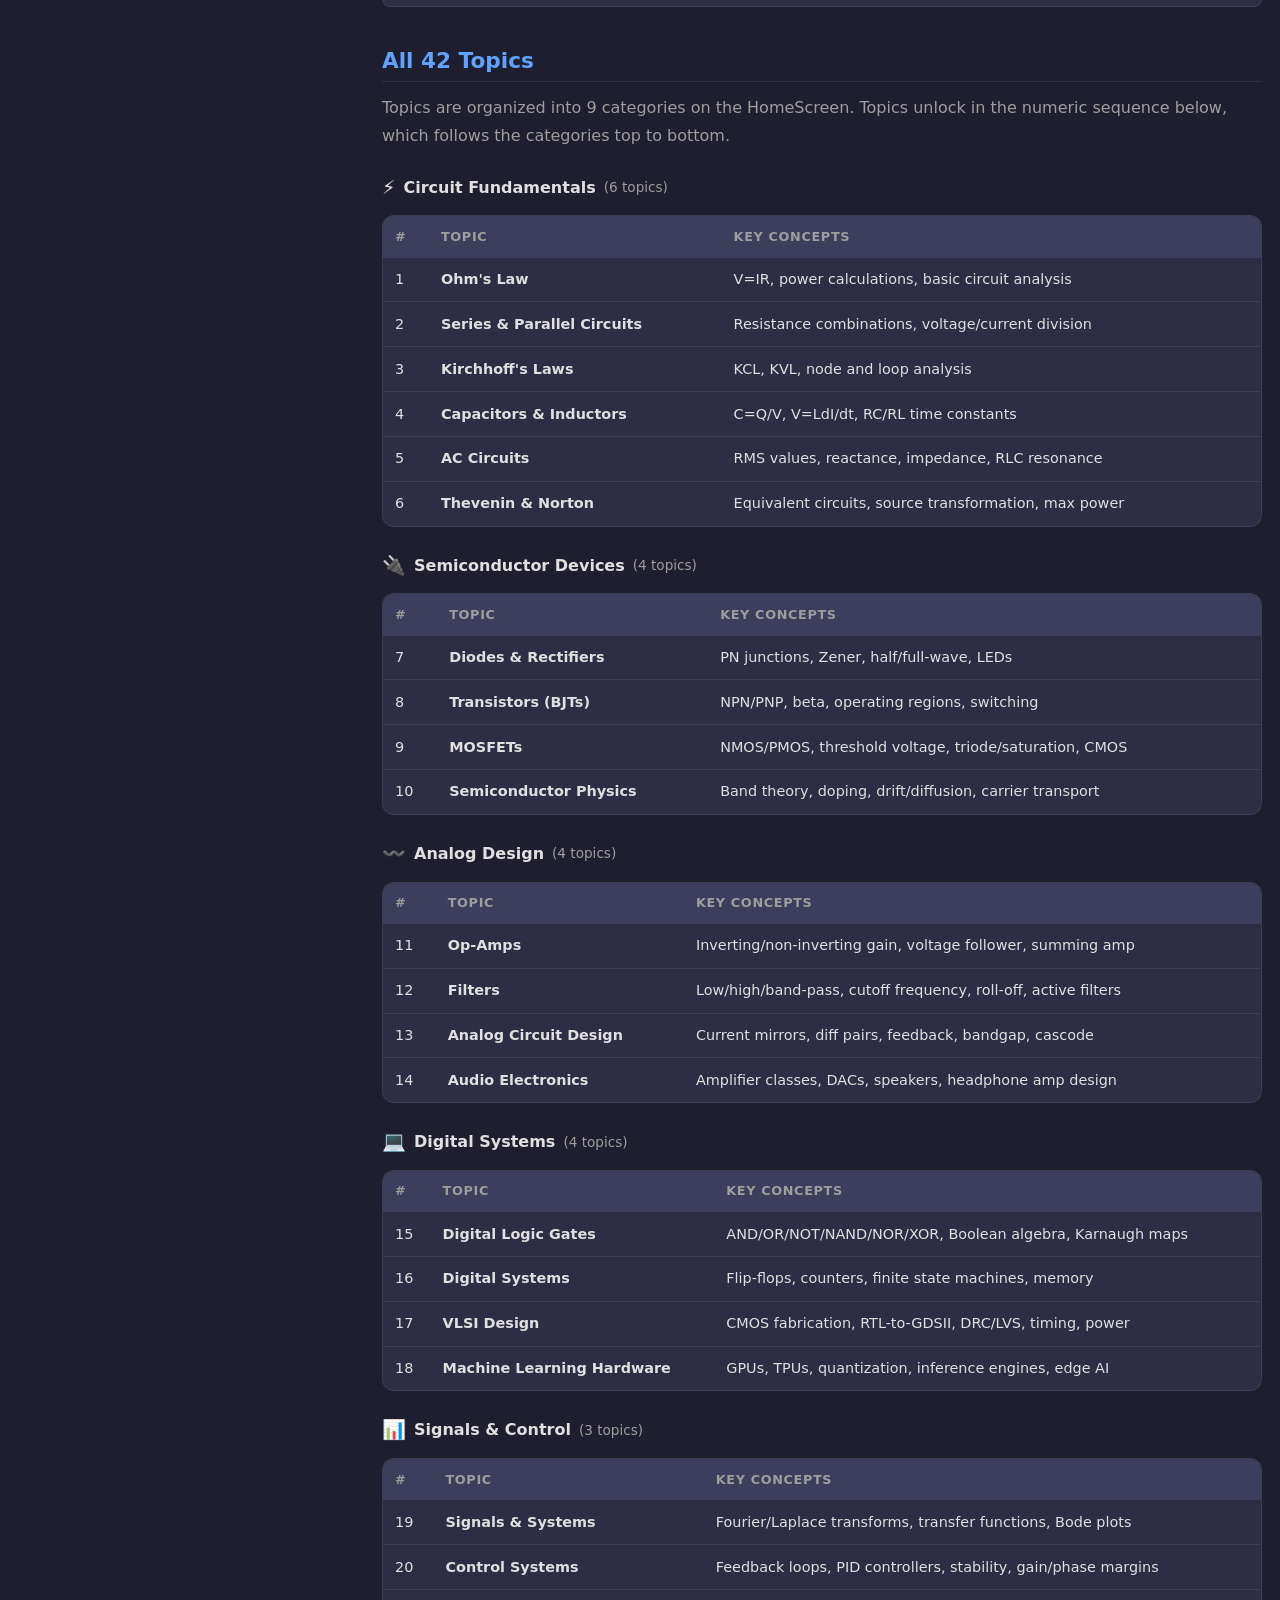
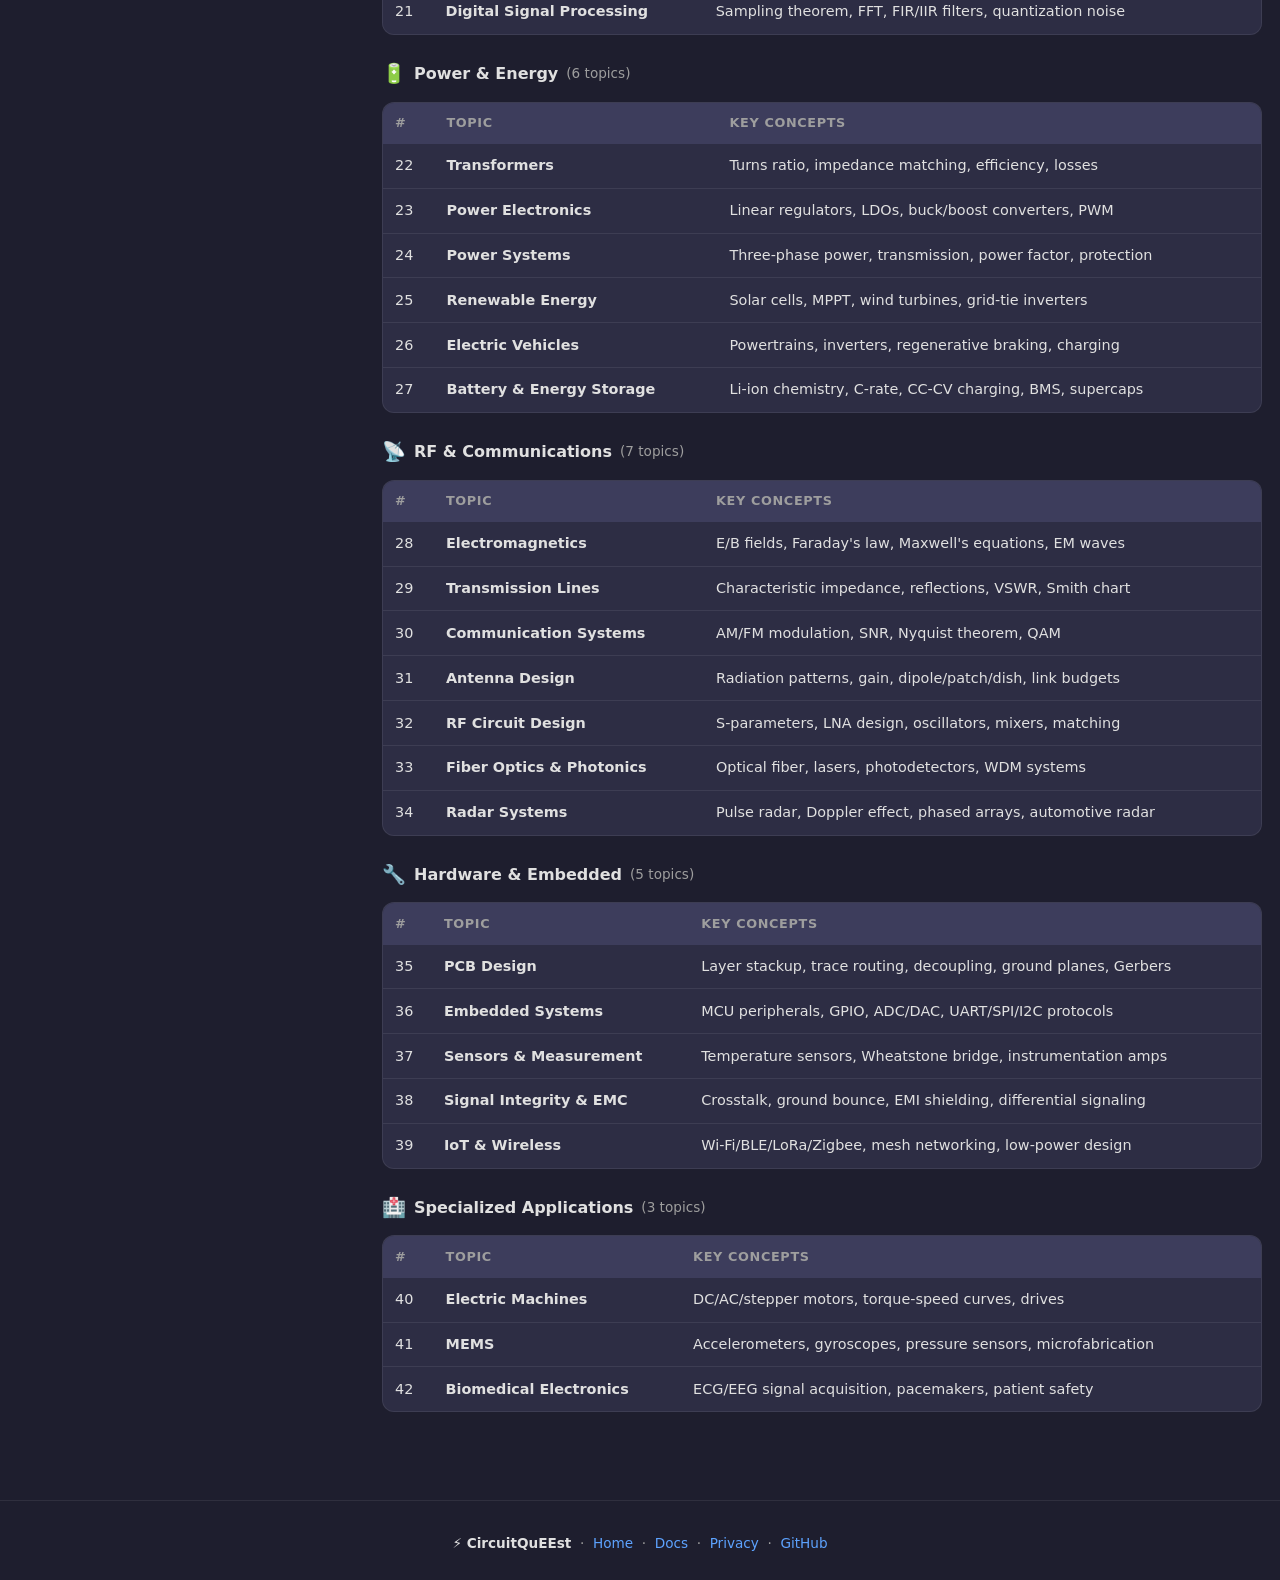
==== commit aaa9246e: "docs: review mode, DB v2, API 36 toolchain, Play kit references API.md (MissedQuestion, MissedQuesti" ====
--- a/docs/documentation.html
+++ b/docs/documentation.html
@@ -197,6 +197,7 @@
         <tr><td><code>home</code></td><td>HomeScreen — category list + search</td></tr>
         <tr><td><code>lesson/{topicId}</code></td><td>LessonScreen — scrollable lesson sections</td></tr>
         <tr><td><code>quiz/{topicId}</code></td><td>QuizScreen — 7-question quiz</td></tr>
+        <tr><td><code>review/{topicId}</code></td><td>QuizScreen in review mode — missed questions for one topic, or <code>all</code></td></tr>
         <tr><td><code>result/{topicId}/{score}/{total}/{xp}</code></td><td>ResultScreen — score + XP actually awarded</td></tr>
       </tbody>
     </table>
@@ -237,6 +238,7 @@
       <li><strong>+100 XP bonus</strong> — the first time you pass a topic's quiz</li>
     </ul>
     <p>
+      Wrong answers are queued for <strong>review mode</strong> (no XP; a correct answer clears them).
       A quiz passes at <strong>60%</strong>. Only a passing attempt sets <code>TopicProgress.quizCompleted = true</code>, which unlocks the next topic. Unlock order follows the categories on the quest map, top to bottom; each topic's <code>order</code> equals its position in that sequence. Any topic you've already started stays unlocked. The rules live in <code>QuizScoring</code>; the lock logic is in <code>HomeViewModel</code>.
     </p>
 
@@ -246,9 +248,9 @@
     <h3 id="requirements">Requirements</h3>
     <ul>
       <li>JDK 17 (Adoptium Temurin recommended)</li>
-      <li>Android SDK — platform 35, build-tools 35.0.0</li>
-      <li>Gradle Wrapper 8.11.1 (included in repo)</li>
-      <li>Android Gradle Plugin 8.7.3</li>
+      <li>Android SDK — platform 36, build-tools 36.0.0</li>
+      <li>Gradle Wrapper 8.13 (included in repo)</li>
+      <li>Android Gradle Plugin 8.13.2</li>
       <li>Kotlin 2.0.21</li>
     </ul>
 
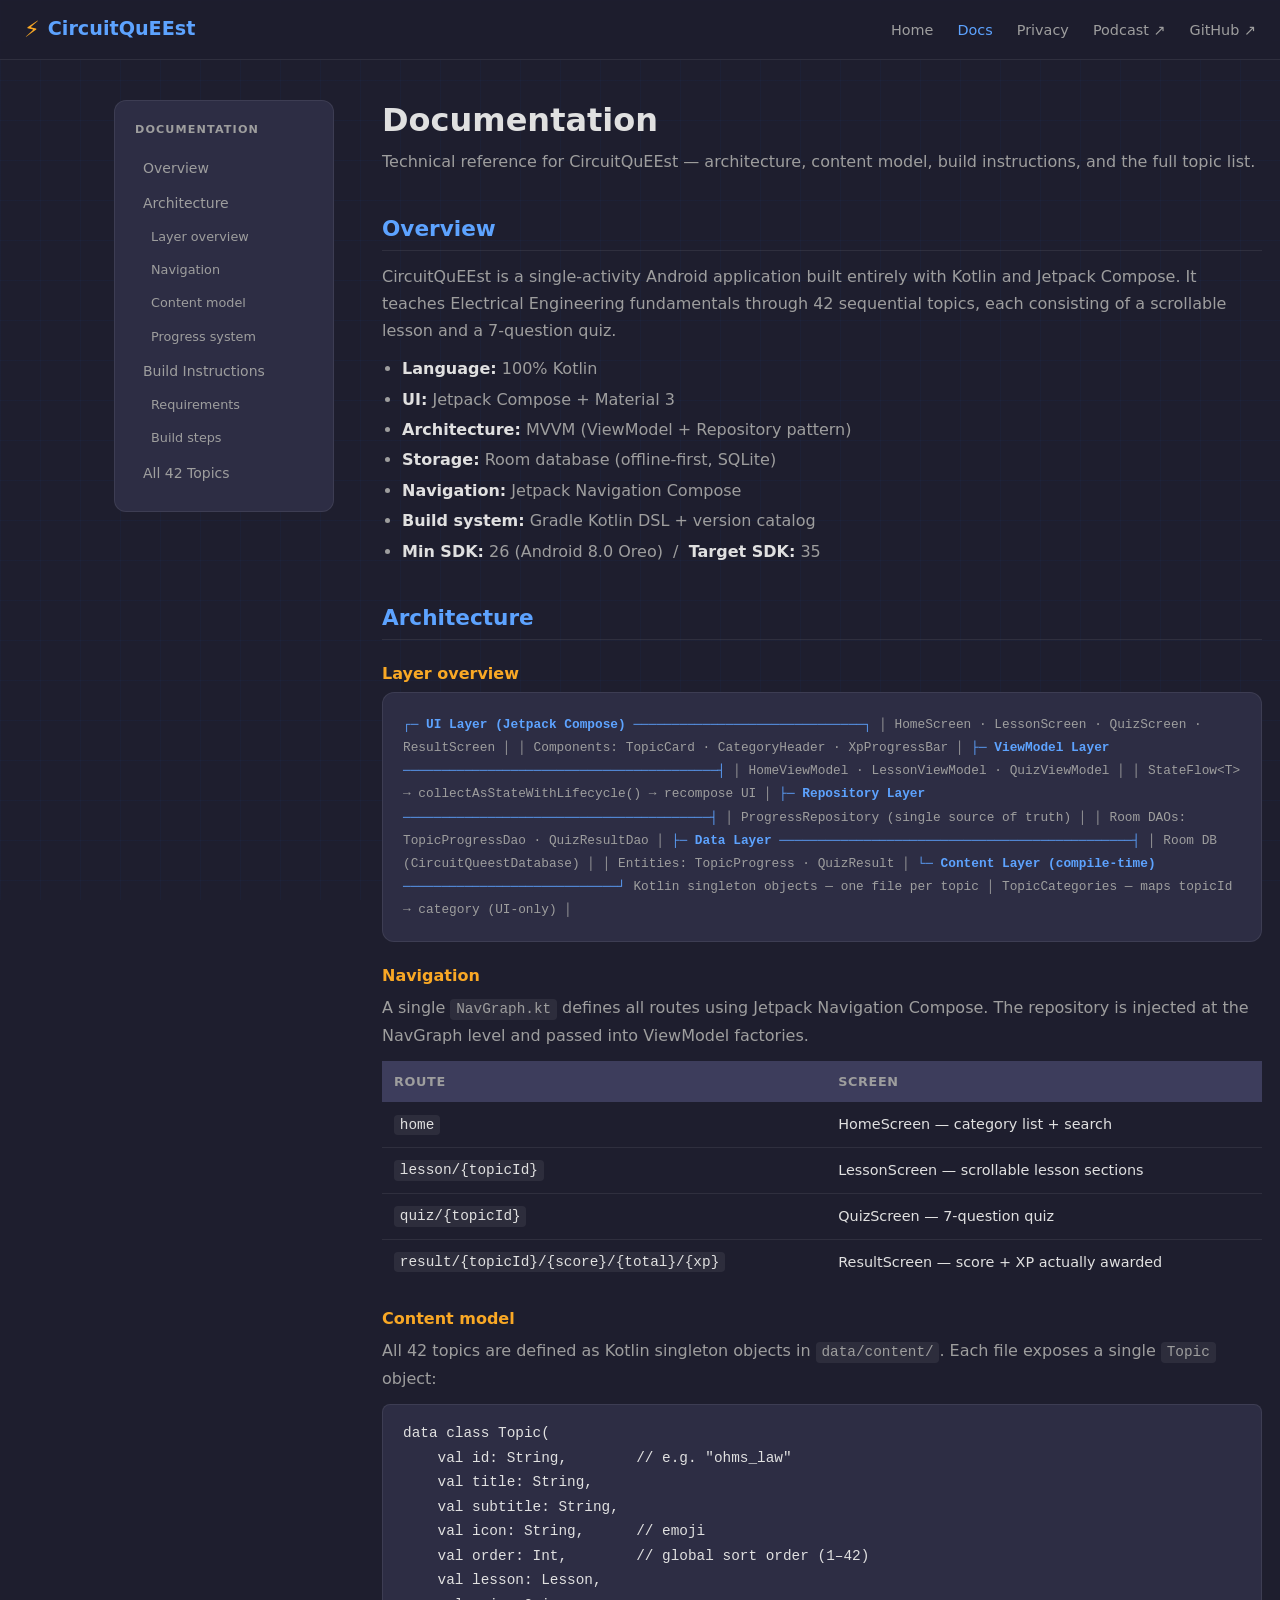
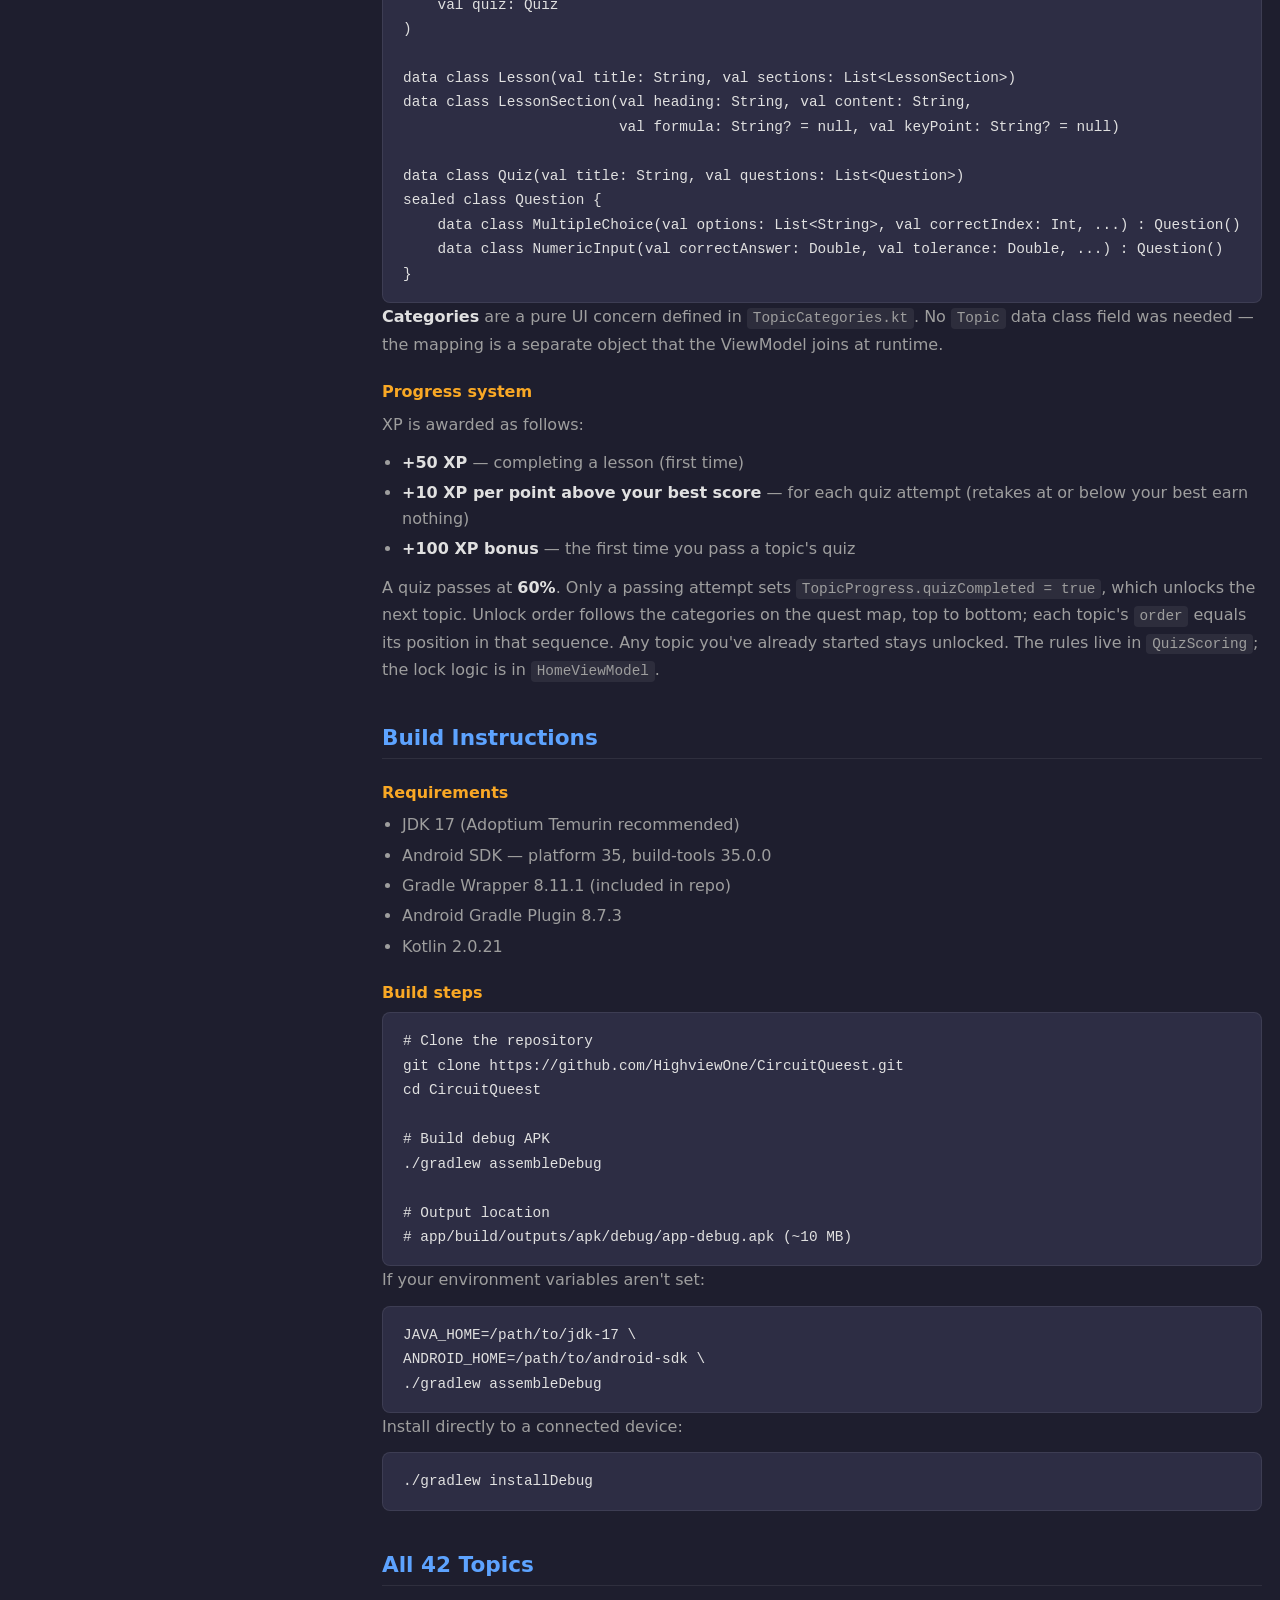
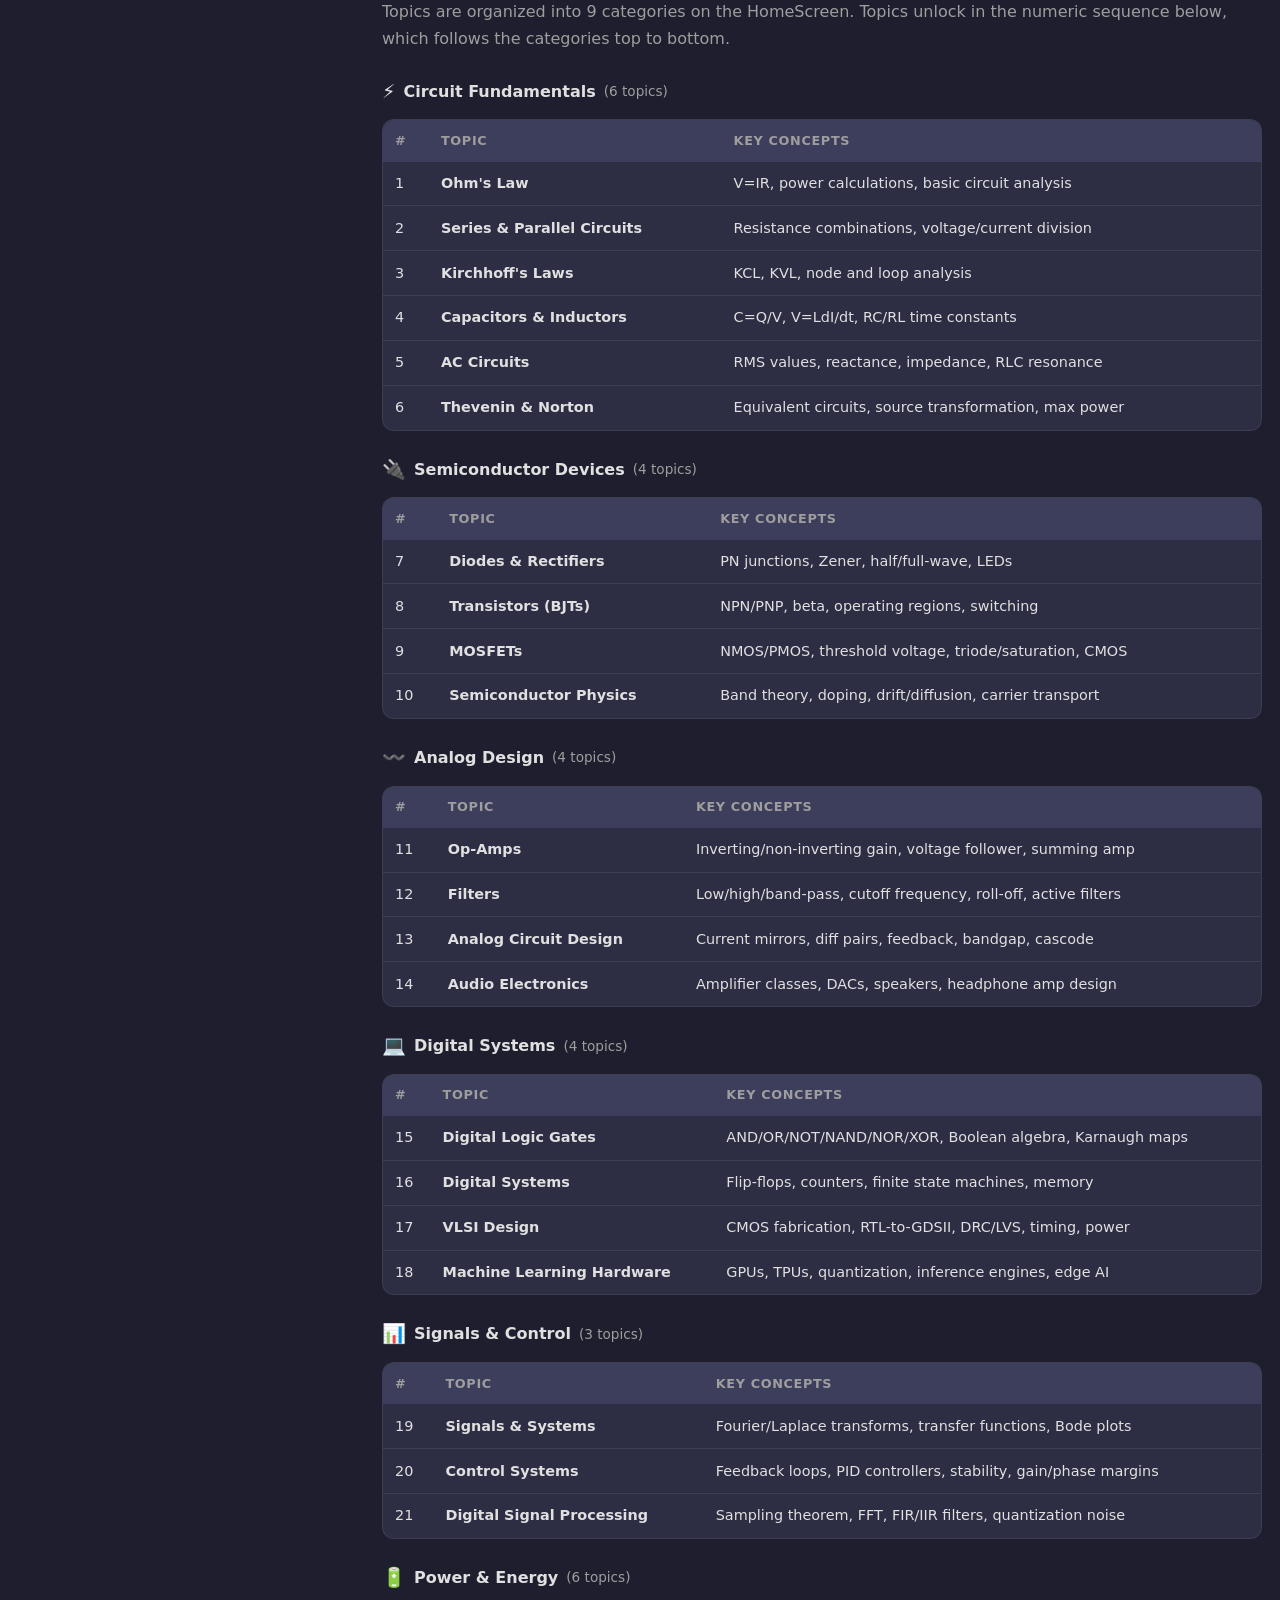
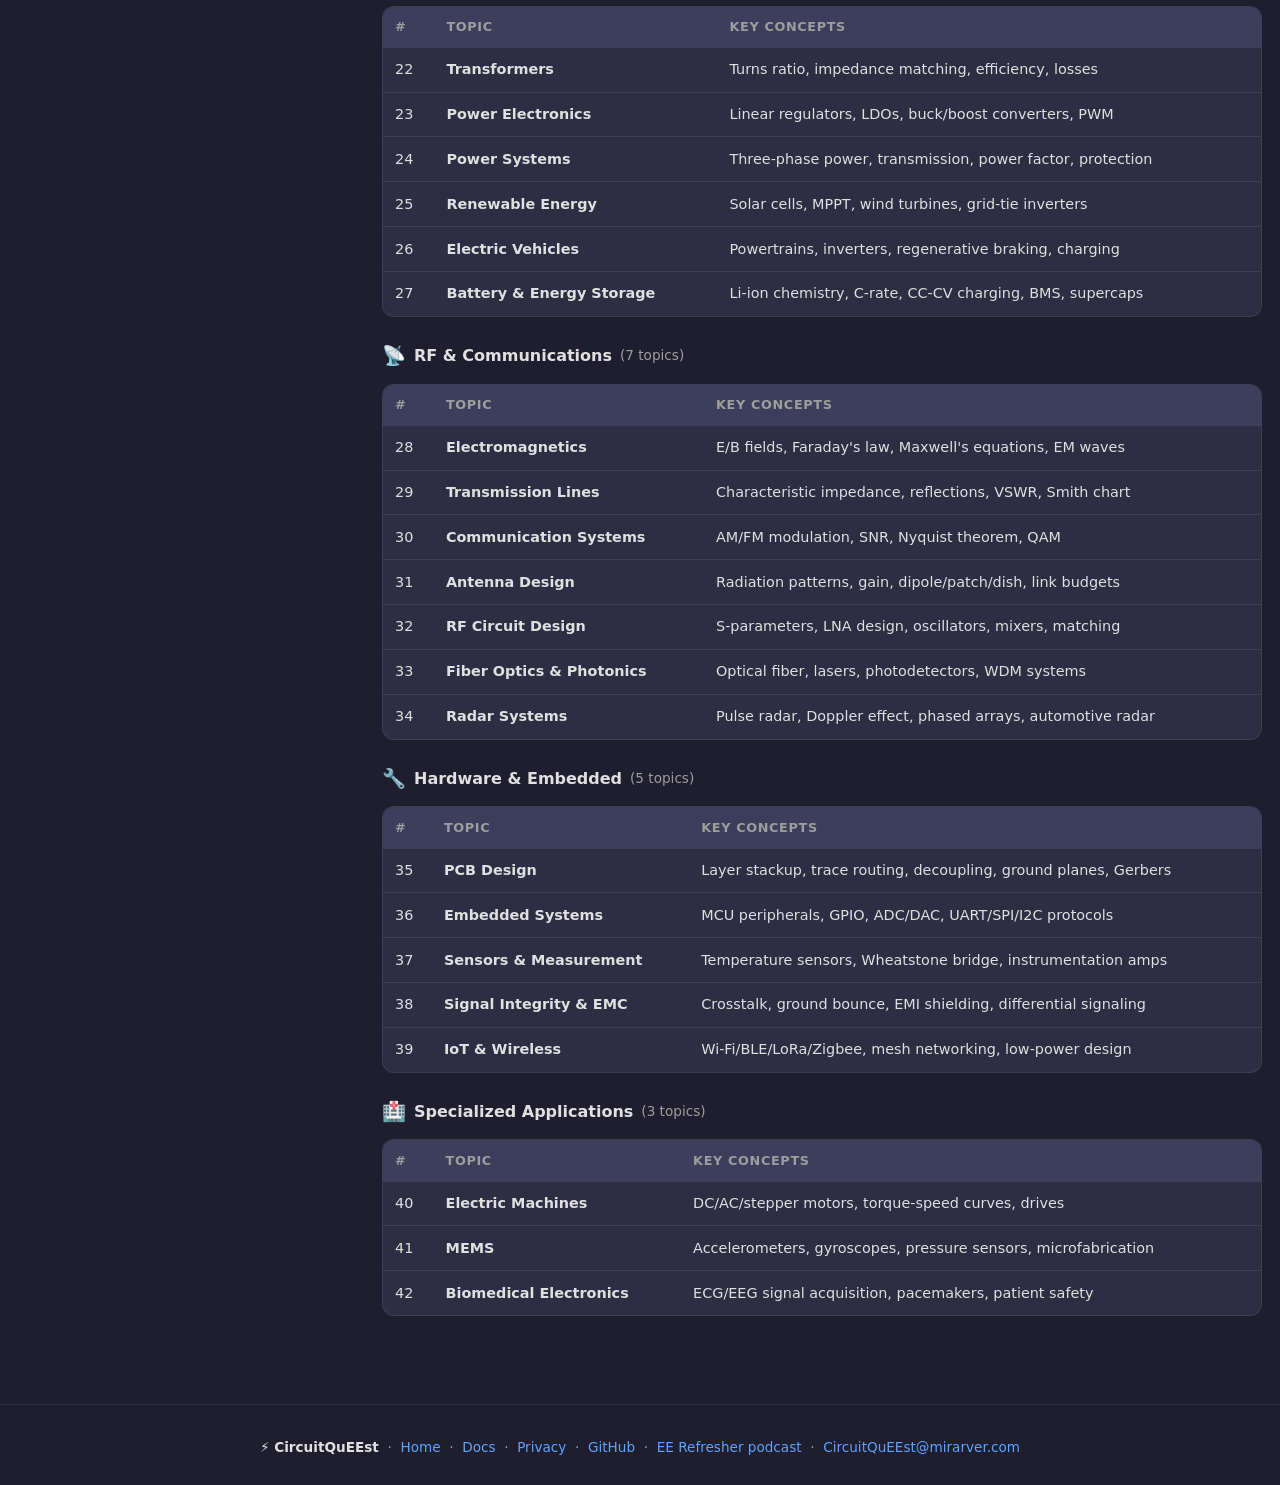
==== commit 817a8ef5: "site: circuitquest.mirarver.com, contact email, EE Refresher links - docs/CNAME: serve the Pages sit" ====
--- a/docs/documentation.html
+++ b/docs/documentation.html
@@ -122,6 +122,7 @@
     <li><a href="index.html">Home</a></li>
     <li><a href="documentation.html" class="active">Docs</a></li>
     <li><a href="privacy.html">Privacy</a></li>
+    <li><a href="https://eerefresher.mirarver.com/" target="_blank" rel="noopener">Podcast ↗</a></li>
     <li><a href="https://github.com/HighviewOne/CircuitQueest" target="_blank" rel="noopener">GitHub ↗</a></li>
   </ul>
 </nav>
@@ -197,7 +198,6 @@
         <tr><td><code>home</code></td><td>HomeScreen — category list + search</td></tr>
         <tr><td><code>lesson/{topicId}</code></td><td>LessonScreen — scrollable lesson sections</td></tr>
         <tr><td><code>quiz/{topicId}</code></td><td>QuizScreen — 7-question quiz</td></tr>
-        <tr><td><code>review/{topicId}</code></td><td>QuizScreen in review mode — missed questions for one topic, or <code>all</code></td></tr>
         <tr><td><code>result/{topicId}/{score}/{total}/{xp}</code></td><td>ResultScreen — score + XP actually awarded</td></tr>
       </tbody>
     </table>
@@ -238,7 +238,6 @@
       <li><strong>+100 XP bonus</strong> — the first time you pass a topic's quiz</li>
     </ul>
     <p>
-      Wrong answers are queued for <strong>review mode</strong> (no XP; a correct answer clears them).
       A quiz passes at <strong>60%</strong>. Only a passing attempt sets <code>TopicProgress.quizCompleted = true</code>, which unlocks the next topic. Unlock order follows the categories on the quest map, top to bottom; each topic's <code>order</code> equals its position in that sequence. Any topic you've already started stays unlocked. The rules live in <code>QuizScoring</code>; the lock logic is in <code>HomeViewModel</code>.
     </p>
 
@@ -248,9 +247,9 @@
     <h3 id="requirements">Requirements</h3>
     <ul>
       <li>JDK 17 (Adoptium Temurin recommended)</li>
-      <li>Android SDK — platform 36, build-tools 36.0.0</li>
-      <li>Gradle Wrapper 8.13 (included in repo)</li>
-      <li>Android Gradle Plugin 8.13.2</li>
+      <li>Android SDK — platform 35, build-tools 35.0.0</li>
+      <li>Gradle Wrapper 8.11.1 (included in repo)</li>
+      <li>Android Gradle Plugin 8.7.3</li>
       <li>Kotlin 2.0.21</li>
     </ul>
 
@@ -472,7 +471,9 @@
     <a href="index.html">Home</a> &nbsp;·&nbsp;
     <a href="documentation.html">Docs</a> &nbsp;·&nbsp;
     <a href="privacy.html">Privacy</a> &nbsp;·&nbsp;
-    <a href="https://github.com/HighviewOne/CircuitQueest" target="_blank" rel="noopener">GitHub</a>
+    <a href="https://github.com/HighviewOne/CircuitQueest" target="_blank" rel="noopener">GitHub</a> &nbsp;·&nbsp;
+    <a href="https://eerefresher.mirarver.com/" target="_blank" rel="noopener">EE Refresher podcast</a> &nbsp;·&nbsp;
+    <a href="mailto:CircuitQuEEst@mirarver.com">CircuitQuEEst@mirarver.com</a>
   </p>
 </footer>
 
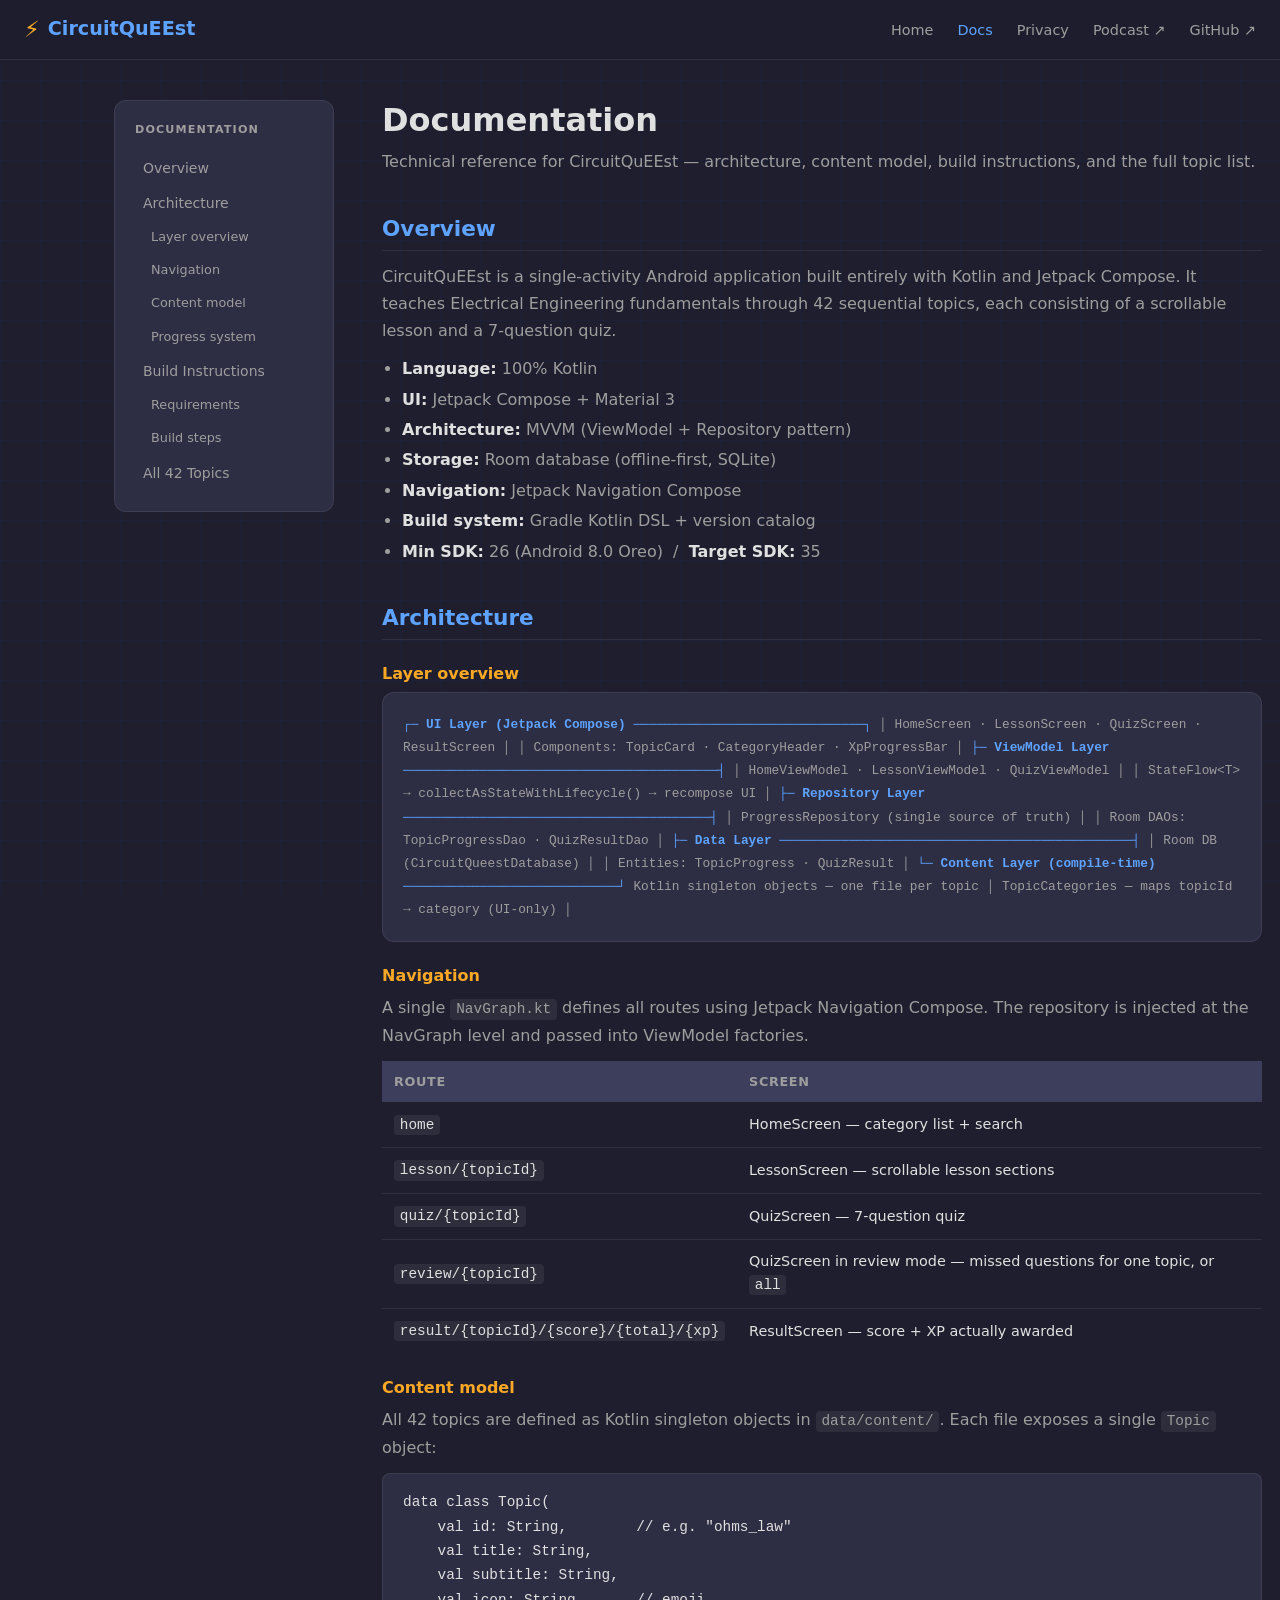
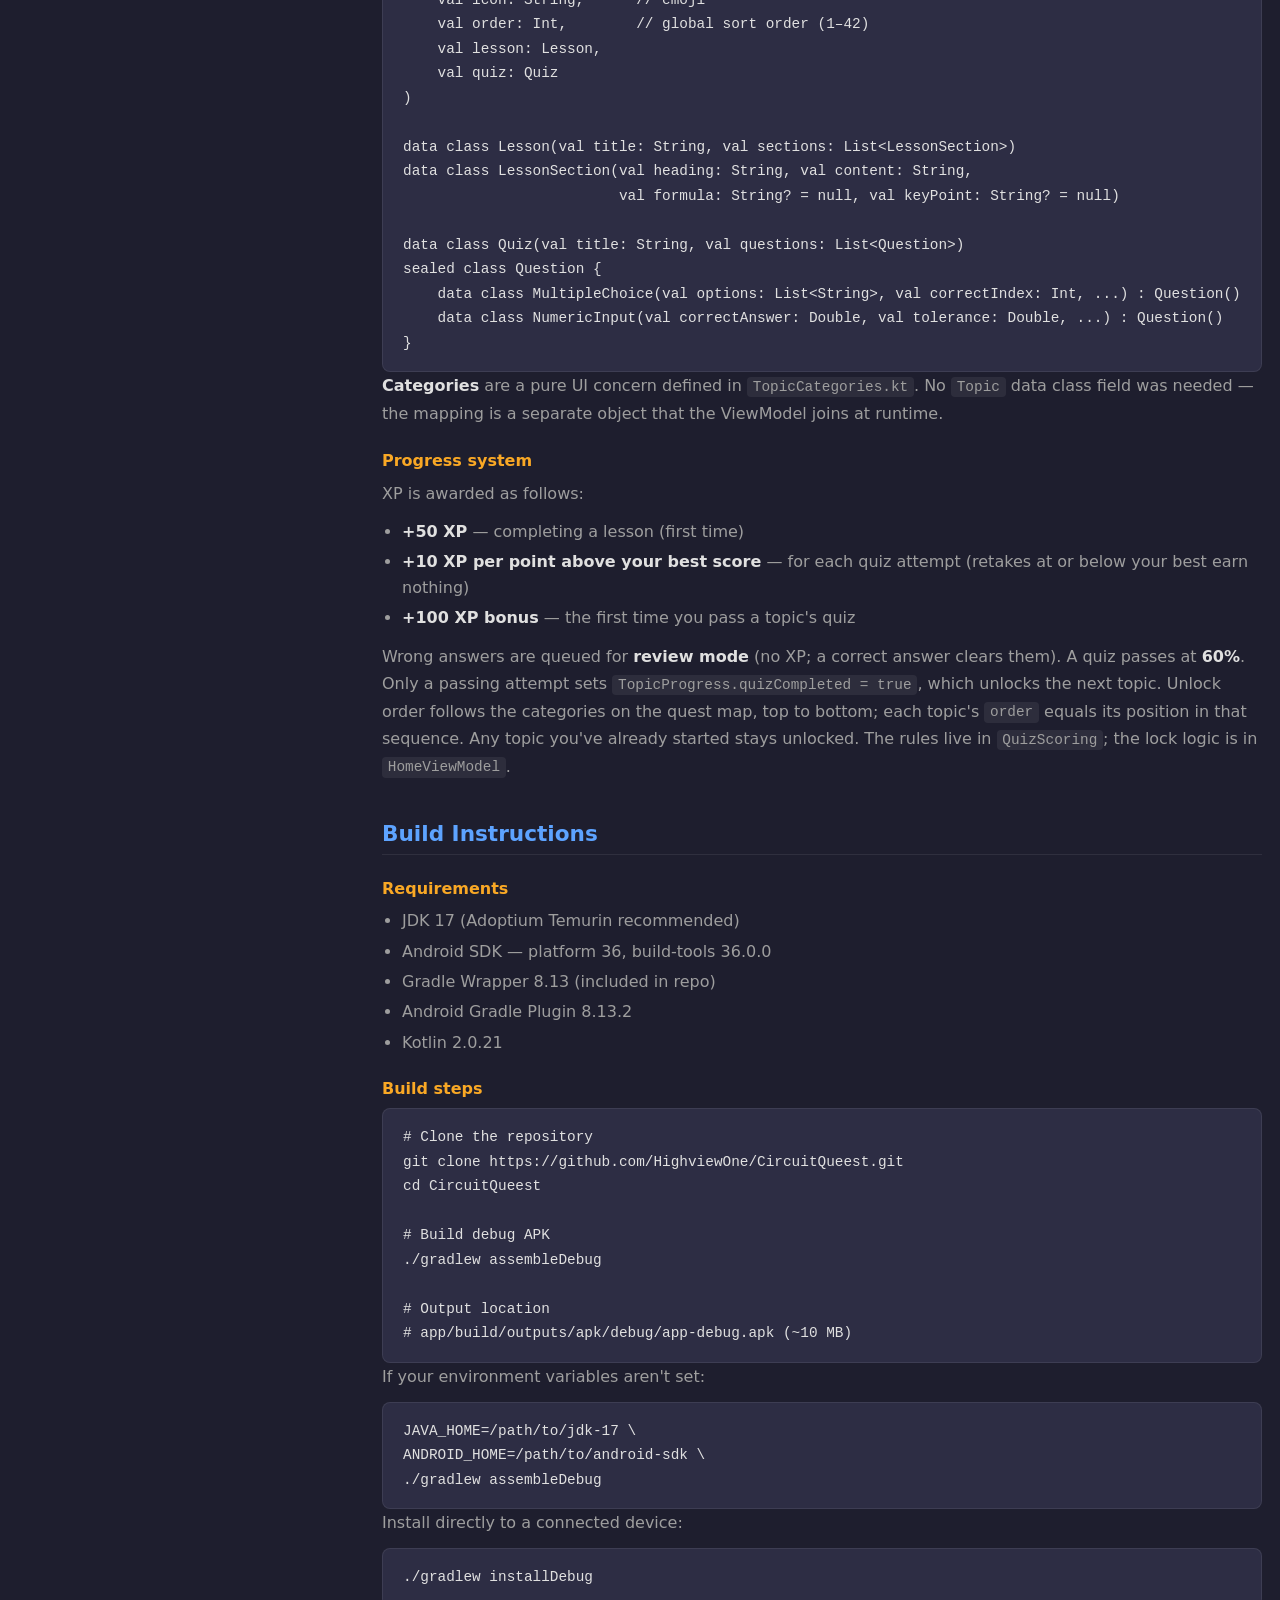
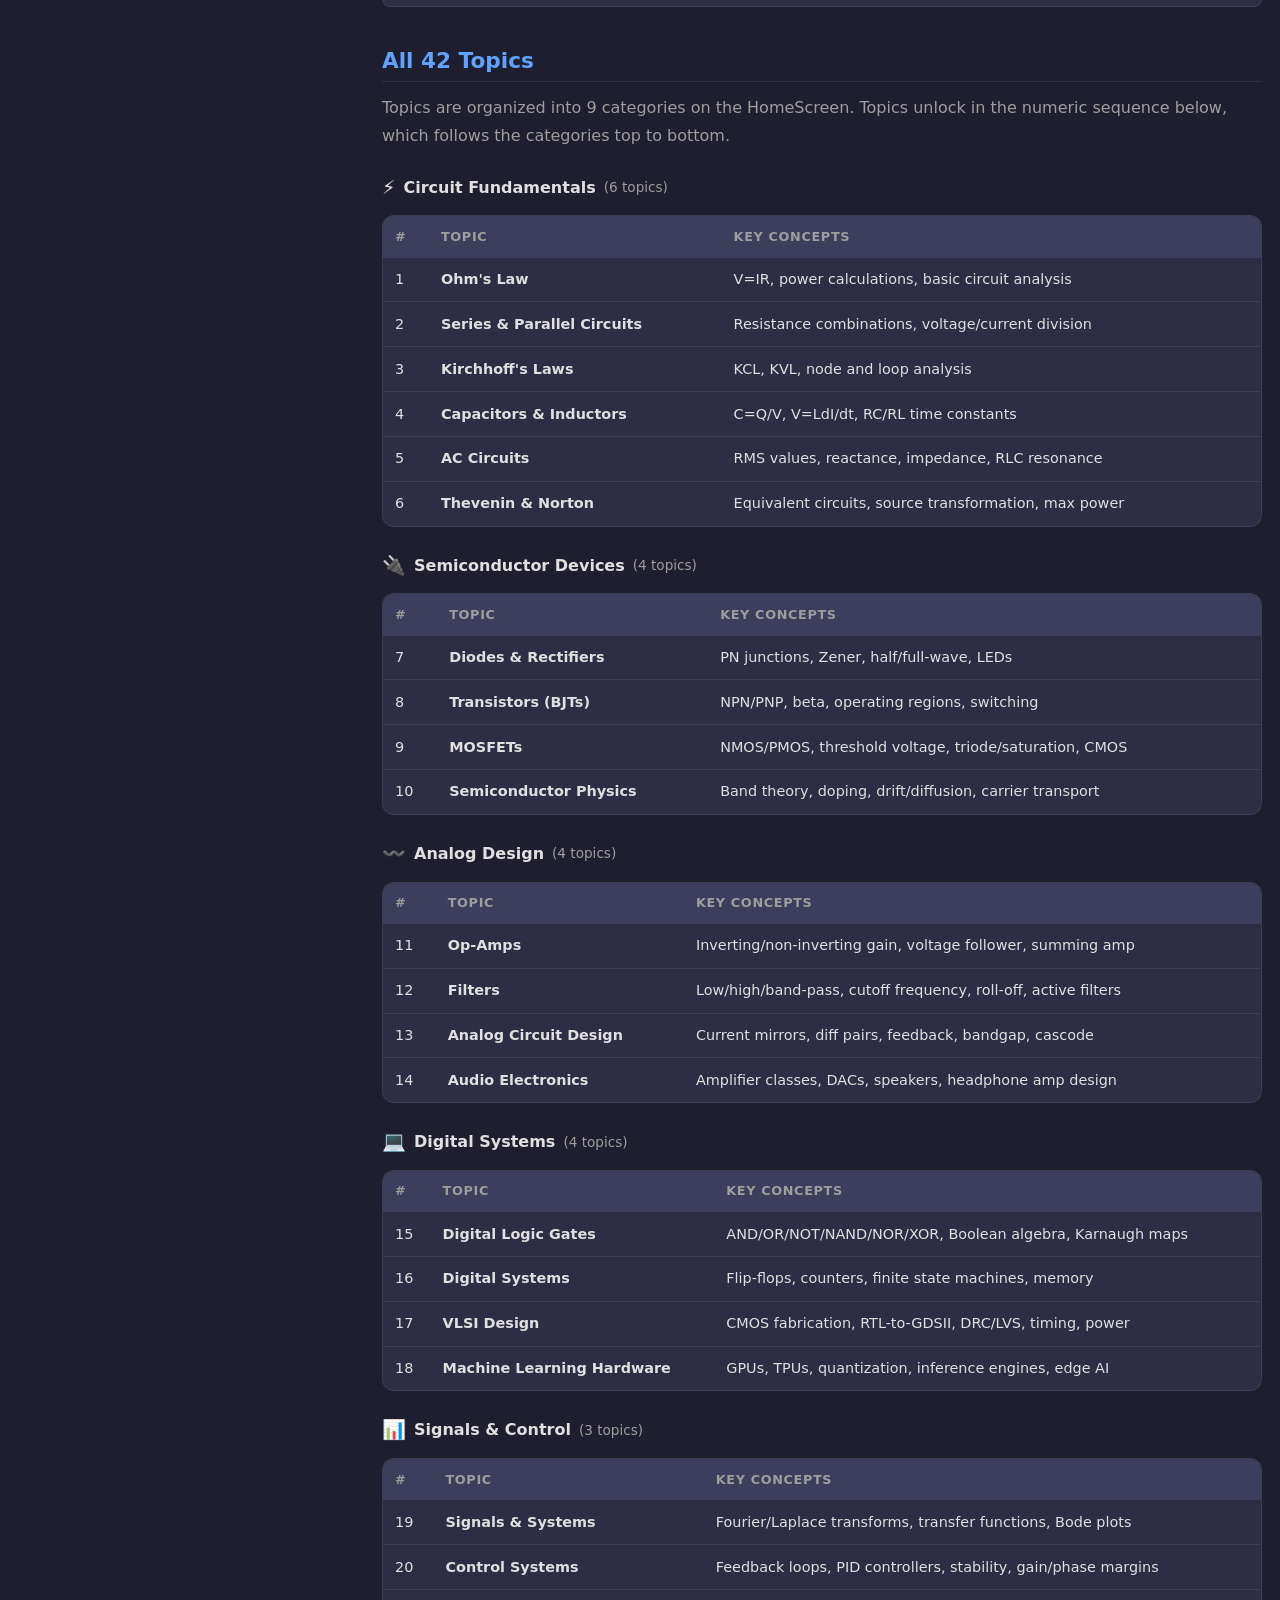
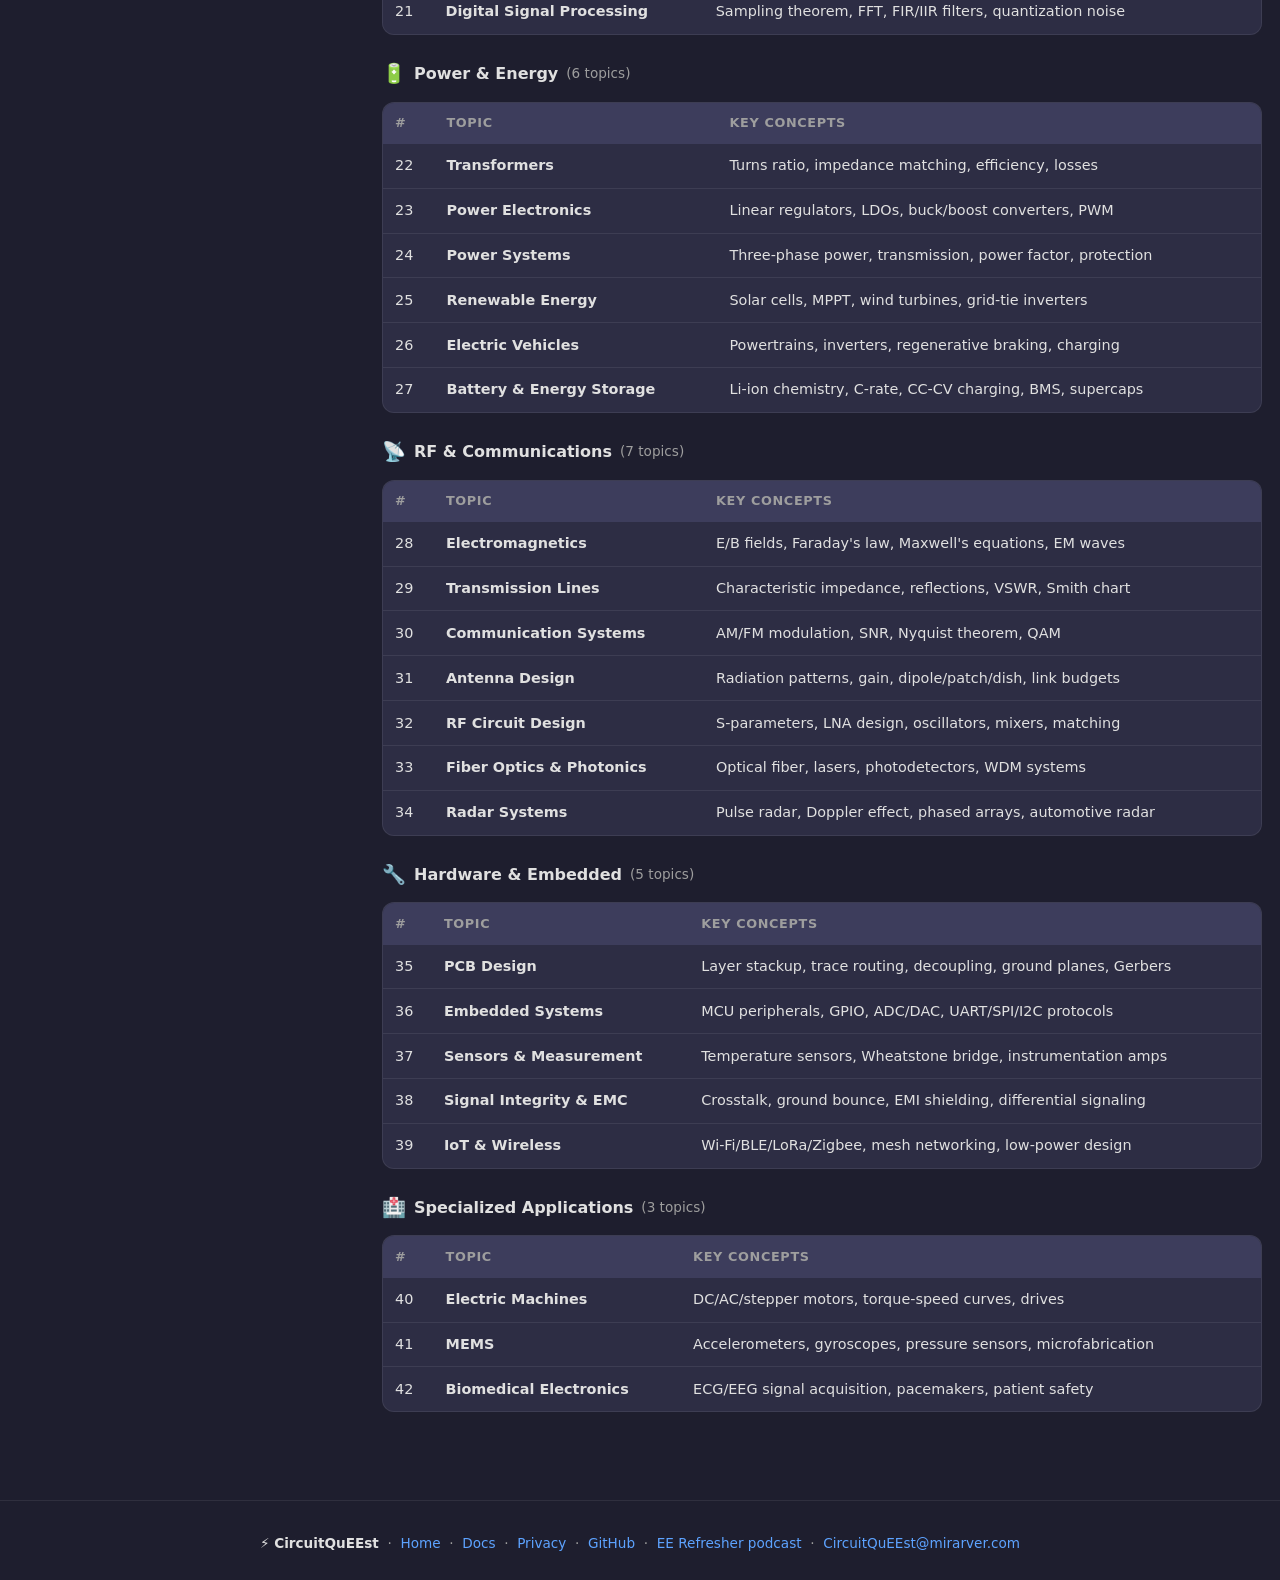
==== commit 5d4c736c: "Merge remote-tracking branch 'origin/master' into claude/v2.5" ====
--- a/docs/documentation.html
+++ b/docs/documentation.html
@@ -5,6 +5,11 @@
   <meta name="viewport" content="width=device-width, initial-scale=1.0">
   <title>Documentation — CircuitQuEEst</title>
   <meta name="description" content="CircuitQuEEst documentation: architecture, topic list, build instructions.">
+  <link rel="canonical" href="https://circuitquest.mirarver.com/documentation.html">
+  <meta name="theme-color" content="#0a0e1a">
+  <link rel="icon" href="favicon.ico" sizes="48x48">
+  <link rel="icon" href="img/icon-192.png" type="image/png" sizes="192x192">
+  <link rel="apple-touch-icon" href="apple-touch-icon.png">
   <link rel="stylesheet" href="style.css">
   <style>
     .docs-layout {
@@ -198,6 +203,7 @@
         <tr><td><code>home</code></td><td>HomeScreen — category list + search</td></tr>
         <tr><td><code>lesson/{topicId}</code></td><td>LessonScreen — scrollable lesson sections</td></tr>
         <tr><td><code>quiz/{topicId}</code></td><td>QuizScreen — 7-question quiz</td></tr>
+        <tr><td><code>review/{topicId}</code></td><td>QuizScreen in review mode — missed questions for one topic, or <code>all</code></td></tr>
         <tr><td><code>result/{topicId}/{score}/{total}/{xp}</code></td><td>ResultScreen — score + XP actually awarded</td></tr>
       </tbody>
     </table>
@@ -238,6 +244,7 @@
       <li><strong>+100 XP bonus</strong> — the first time you pass a topic's quiz</li>
     </ul>
     <p>
+      Wrong answers are queued for <strong>review mode</strong> (no XP; a correct answer clears them).
       A quiz passes at <strong>60%</strong>. Only a passing attempt sets <code>TopicProgress.quizCompleted = true</code>, which unlocks the next topic. Unlock order follows the categories on the quest map, top to bottom; each topic's <code>order</code> equals its position in that sequence. Any topic you've already started stays unlocked. The rules live in <code>QuizScoring</code>; the lock logic is in <code>HomeViewModel</code>.
     </p>
 
@@ -247,9 +254,9 @@
     <h3 id="requirements">Requirements</h3>
     <ul>
       <li>JDK 17 (Adoptium Temurin recommended)</li>
-      <li>Android SDK — platform 35, build-tools 35.0.0</li>
-      <li>Gradle Wrapper 8.11.1 (included in repo)</li>
-      <li>Android Gradle Plugin 8.7.3</li>
+      <li>Android SDK — platform 36, build-tools 36.0.0</li>
+      <li>Gradle Wrapper 8.13 (included in repo)</li>
+      <li>Android Gradle Plugin 8.13.2</li>
       <li>Kotlin 2.0.21</li>
     </ul>
 
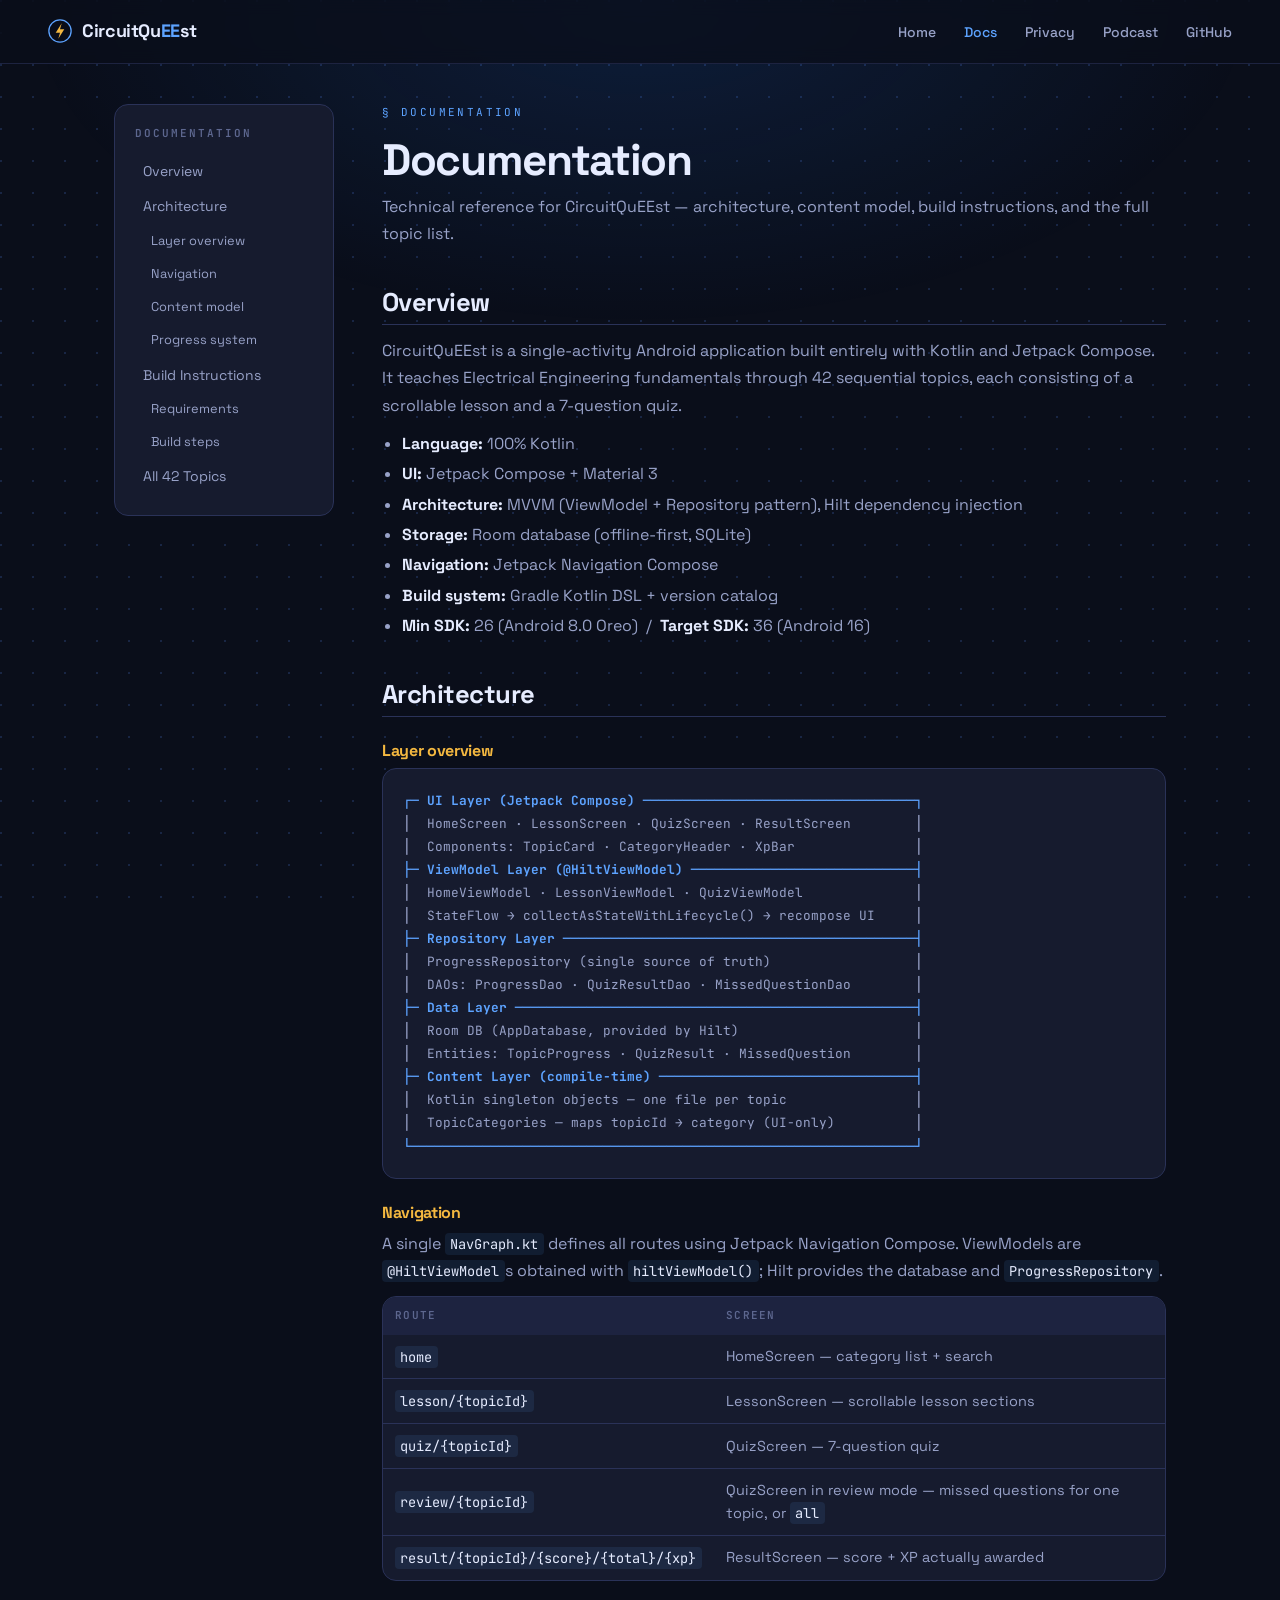
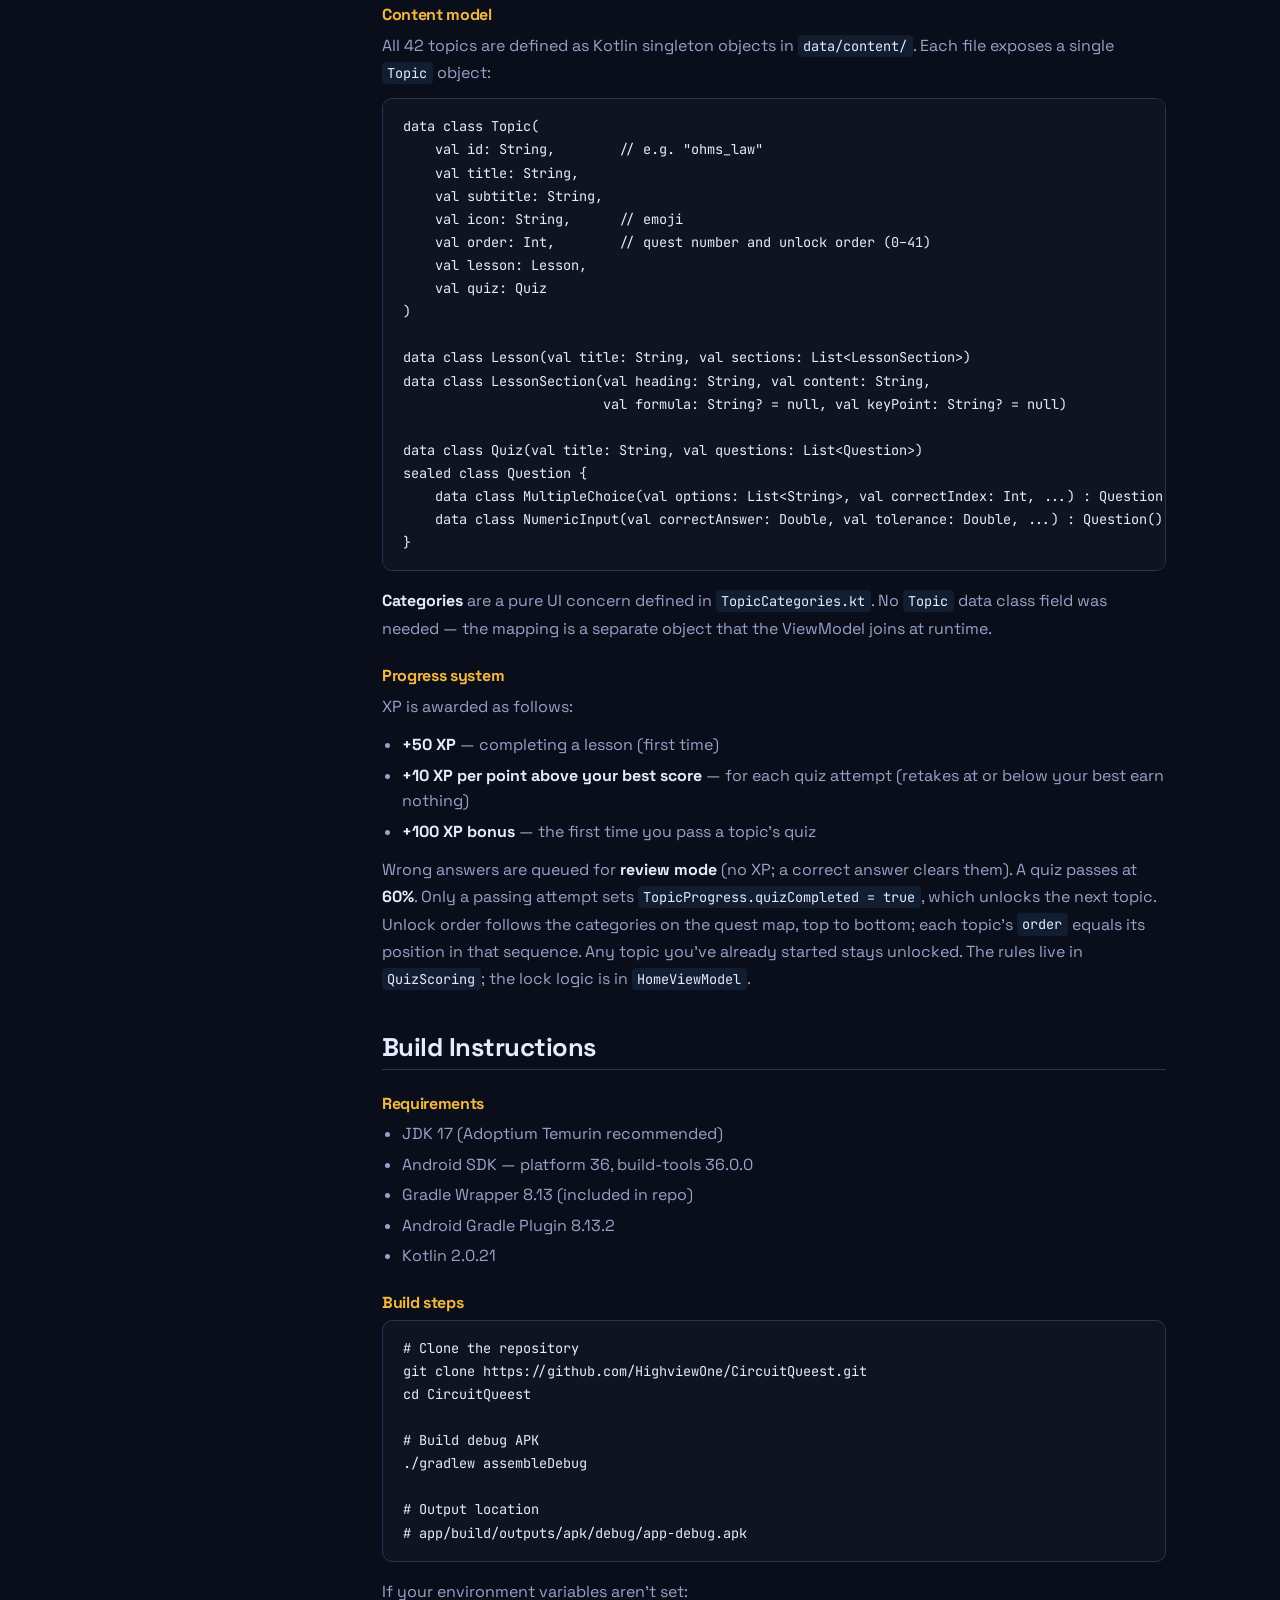
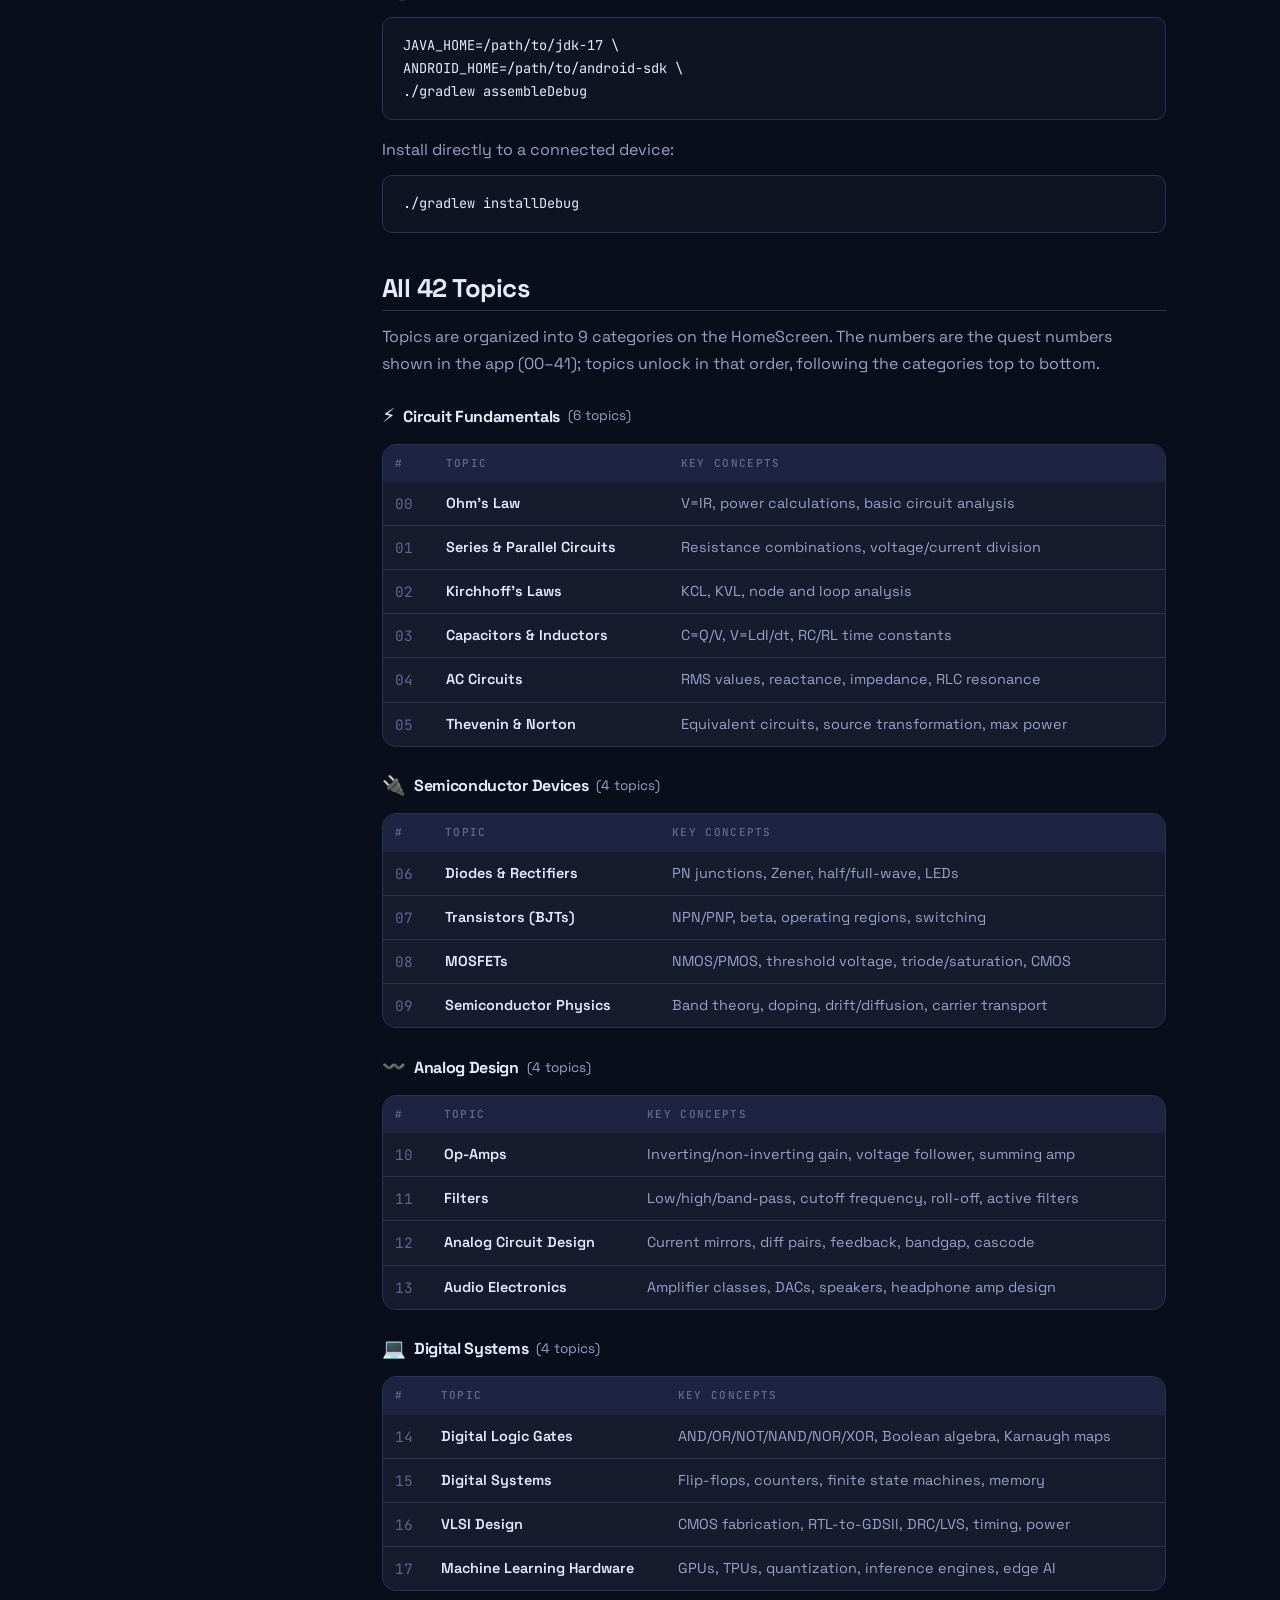
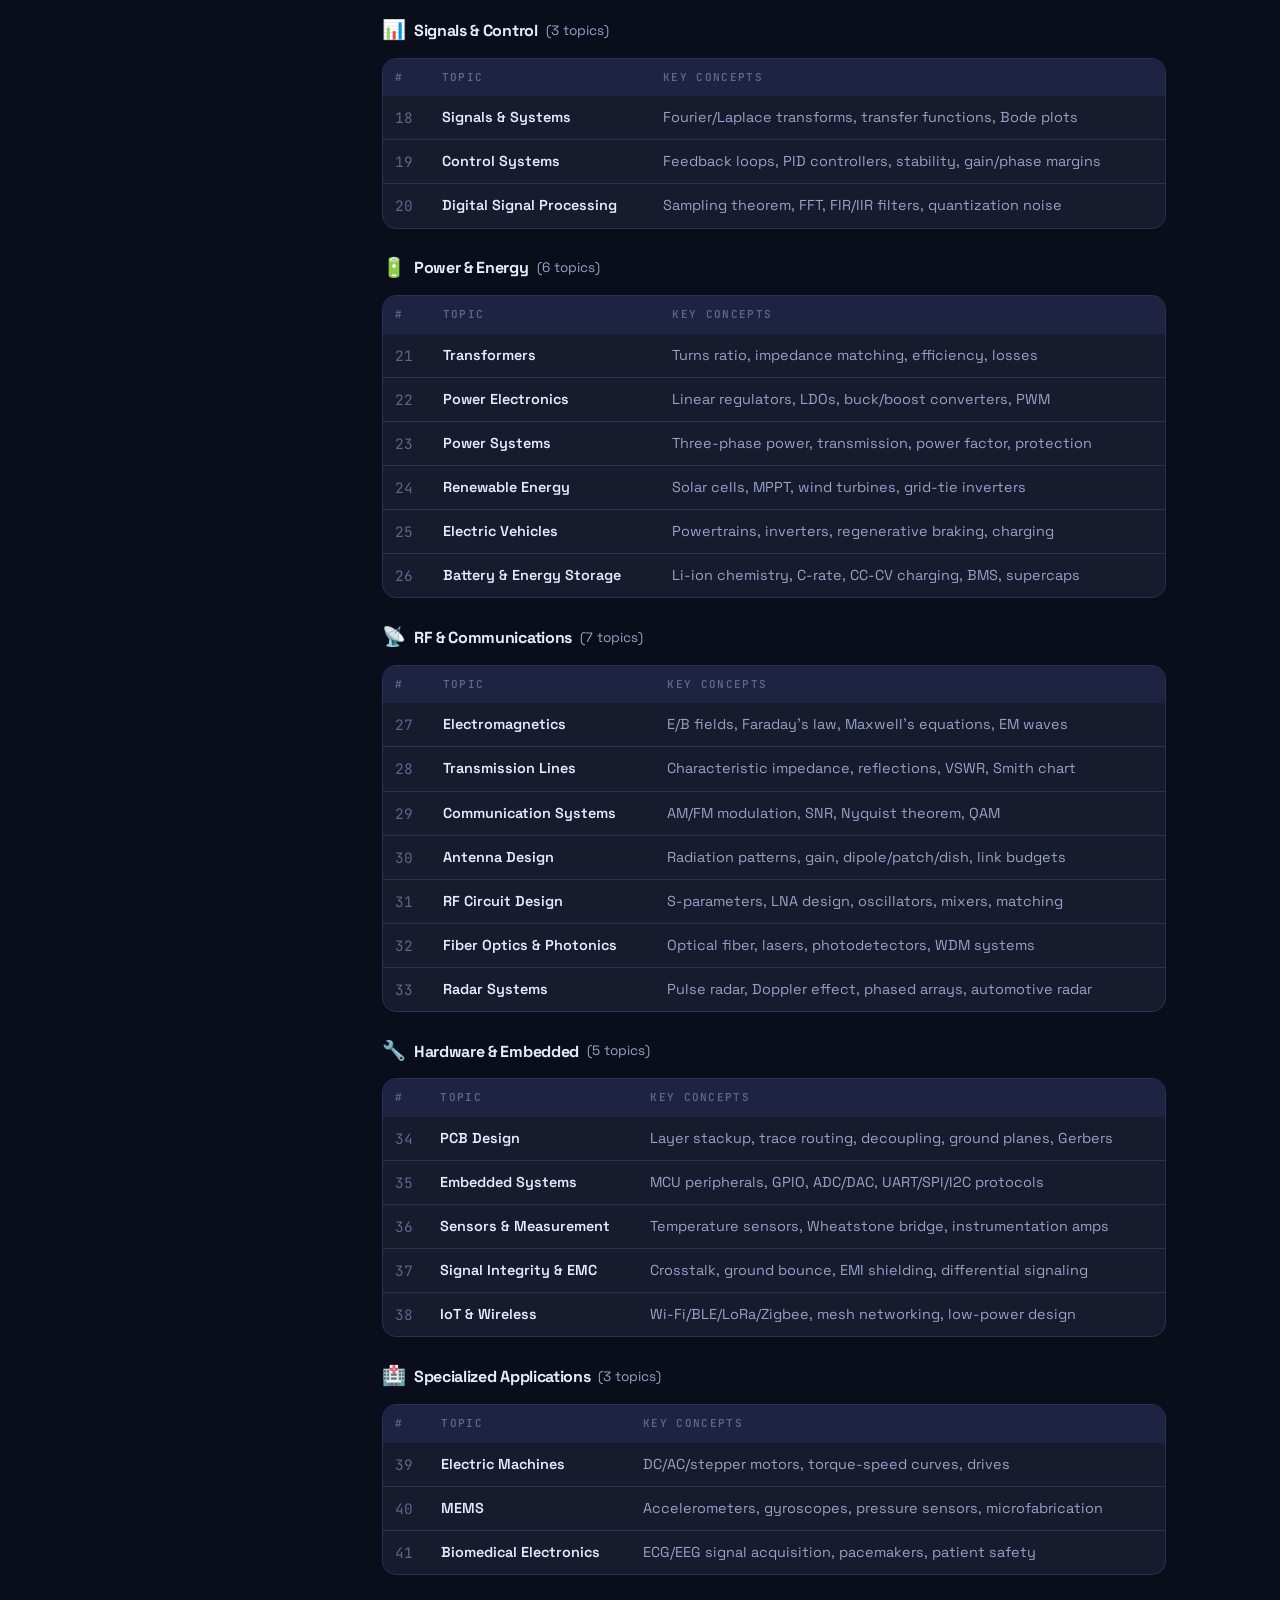
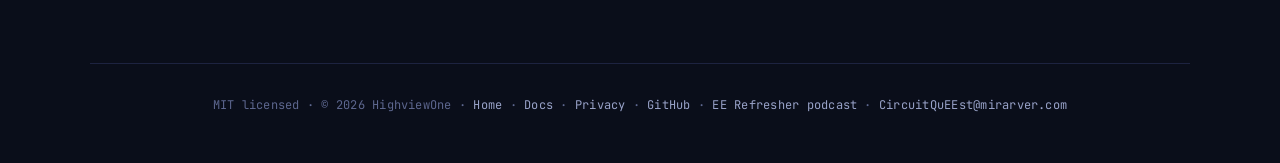
==== commit 943cc22c: "site: review mode on landing, Docs/Privacy on the landing design, README fixes - Landing: Review mod" ====
--- a/docs/documentation.html
+++ b/docs/documentation.html
@@ -10,6 +10,9 @@
   <link rel="icon" href="favicon.ico" sizes="48x48">
   <link rel="icon" href="img/icon-192.png" type="image/png" sizes="192x192">
   <link rel="apple-touch-icon" href="apple-touch-icon.png">
+  <link rel="preconnect" href="https://fonts.googleapis.com">
+  <link rel="preconnect" href="https://fonts.gstatic.com" crossorigin>
+  <link href="https://fonts.googleapis.com/css2?family=Space+Grotesk:wght@400;500;600;700&family=JetBrains+Mono:wght@400;500;600&display=swap" rel="stylesheet">
   <link rel="stylesheet" href="style.css">
   <style>
     .docs-layout {
@@ -17,15 +20,11 @@
       margin: 0 auto;
       padding: 2.5rem 1.5rem 4rem;
       display: grid;
-      grid-template-columns: 220px 1fr;
+      grid-template-columns: 220px minmax(0, 1fr);
       gap: 3rem;
       align-items: start;
     }
 
-    @media (max-width: 768px) {
-      .docs-layout { grid-template-columns: 1fr; }
-      .docs-sidebar { display: none; }
-    }
 
     /* Sidebar */
     .docs-sidebar {
@@ -38,11 +37,12 @@
     }
 
     .sidebar-title {
-      font-size: 0.7rem;
-      font-weight: 700;
-      color: var(--text-muted);
+      font-family: var(--mono);
+      font-size: 11px;
+      font-weight: 600;
+      color: var(--text-dim);
       text-transform: uppercase;
-      letter-spacing: 0.1em;
+      letter-spacing: 0.18em;
       margin-bottom: 0.75rem;
     }
 
@@ -61,10 +61,10 @@
     .sidebar-nav .sub { padding-left: 1rem; font-size: 0.8rem; }
 
     /* Content */
-    .docs-content h1 { font-size: 2rem; margin-bottom: 0.4rem; }
+    .docs-content h1 { font-size: 44px; letter-spacing: -0.03em; margin-bottom: 0.4rem; }
     .docs-content h2 {
-      font-size: 1.35rem;
-      color: var(--blue-light);
+      font-size: 1.6rem;
+      color: var(--text);
       margin-top: 2.5rem;
       margin-bottom: 0.75rem;
       padding-bottom: 0.4rem;
@@ -80,6 +80,8 @@
     .docs-content ul { margin: 0.5rem 0 0.75rem 1.25rem; color: var(--text-muted); }
     .docs-content ul li { margin-bottom: 0.3rem; }
     .docs-content strong { color: var(--text); }
+    .docs-content table { margin-bottom: 1rem; }
+    .topic-table-wrap table { margin-bottom: 0; }
 
     /* Architecture diagram */
     .arch-box {
@@ -87,11 +89,12 @@
       border: 1px solid var(--border);
       border-radius: var(--radius);
       padding: 1.25rem;
-      font-family: 'Cascadia Code', 'Fira Code', monospace;
+      font-family: var(--mono);
       font-size: 0.8rem;
       line-height: 1.8;
       color: var(--text-muted);
       overflow-x: auto;
+      white-space: pre;
     }
     .arch-layer { color: var(--blue-light); font-weight: 700; }
     .arch-arrow { color: var(--gold); }
@@ -115,20 +118,49 @@
       overflow: hidden;
       margin-bottom: 1.5rem;
     }
+
+    /* Phones: the sidebar becomes a sticky, swipeable row of section links under the nav. */
+    @media (max-width: 760px) {
+      .docs-layout { grid-template-columns: minmax(0, 1fr); gap: 1.5rem; padding: 0 0 3rem; }
+      .docs-sidebar {
+        top: 56px;
+        z-index: 50;
+        border-radius: 0;
+        border-width: 0 0 1px;
+        background: rgba(10,14,26,0.92);
+        backdrop-filter: blur(8px);
+        -webkit-backdrop-filter: blur(8px);
+        padding: 10px 16px;
+      }
+      .sidebar-title { display: none; }
+      .sidebar-nav { display: flex; gap: 8px; overflow-x: auto; scrollbar-width: none; }
+      .sidebar-nav::-webkit-scrollbar { display: none; }
+      .sidebar-nav li { margin: 0; flex-shrink: 0; }
+      .sidebar-nav li:has(> .sub) { display: none; }
+      .sidebar-nav a { white-space: nowrap; border: 1px solid var(--border); border-radius: 100px; padding: 5px 12px; }
+      .docs-content { padding: 0 16px; }
+      .docs-content h1 { font-size: 34px; }
+      .topic-table-wrap { overflow-x: auto; }
+      .topic-table-wrap td code { white-space: nowrap; }
+    }
   </style>
 </head>
 <body>
 
 <nav>
-  <a href="index.html" class="nav-brand">
-    <span class="bolt">⚡</span> CircuitQuEEst
+  <a href="./" class="nav-brand" aria-label="CircuitQuEEst home">
+    <svg viewBox="0 0 28 28" width="24" height="24" aria-hidden="true">
+      <circle cx="14" cy="14" r="13" fill="none" stroke="#5da3ff" stroke-width="1.5" />
+      <path d="M16 5 L9 16 H14 L12 23 L19 12 H14 Z" fill="#f4b840" />
+    </svg>
+    <span class="brand-text">CircuitQu<i>EE</i>st</span>
   </a>
   <ul class="nav-links">
-    <li><a href="index.html">Home</a></li>
-    <li><a href="documentation.html" class="active">Docs</a></li>
+    <li><a href="./">Home</a></li>
+    <li><a href="documentation.html" class="active" aria-current="page">Docs</a></li>
     <li><a href="privacy.html">Privacy</a></li>
-    <li><a href="https://eerefresher.mirarver.com/" target="_blank" rel="noopener">Podcast ↗</a></li>
-    <li><a href="https://github.com/HighviewOne/CircuitQueest" target="_blank" rel="noopener">GitHub ↗</a></li>
+    <li class="ext"><a href="https://eerefresher.mirarver.com/">Podcast</a></li>
+    <li class="ext"><a href="https://github.com/HighviewOne/CircuitQueest">GitHub</a></li>
   </ul>
 </nav>
 
@@ -153,6 +185,7 @@
 
   <!-- Main content -->
   <main class="docs-content">
+    <div class="page-eyebrow">§ DOCUMENTATION</div>
     <h1>Documentation</h1>
     <p>Technical reference for CircuitQuEEst — architecture, content model, build instructions, and the full topic list.</p>
 
@@ -164,39 +197,39 @@
     <ul>
       <li><strong>Language:</strong> 100% Kotlin</li>
       <li><strong>UI:</strong> Jetpack Compose + Material 3</li>
-      <li><strong>Architecture:</strong> MVVM (ViewModel + Repository pattern)</li>
+      <li><strong>Architecture:</strong> MVVM (ViewModel + Repository pattern), Hilt dependency injection</li>
       <li><strong>Storage:</strong> Room database (offline-first, SQLite)</li>
       <li><strong>Navigation:</strong> Jetpack Navigation Compose</li>
       <li><strong>Build system:</strong> Gradle Kotlin DSL + version catalog</li>
-      <li><strong>Min SDK:</strong> 26 (Android 8.0 Oreo) &nbsp;/&nbsp; <strong>Target SDK:</strong> 35</li>
+      <li><strong>Min SDK:</strong> 26 (Android 8.0 Oreo) &nbsp;/&nbsp; <strong>Target SDK:</strong> 36 (Android 16)</li>
     </ul>
 
     <!-- Architecture -->
     <h2 id="architecture">Architecture</h2>
 
     <h3 id="layers">Layer overview</h3>
-    <div class="arch-box">
-<span class="arch-layer">┌─ UI Layer (Jetpack Compose) ──────────────────────────────┐</span>
-│  HomeScreen · LessonScreen · QuizScreen · ResultScreen      │
-│  Components: TopicCard · CategoryHeader · XpProgressBar     │
-<span class="arch-layer">├─ ViewModel Layer ─────────────────────────────────────────┤</span>
-│  HomeViewModel · LessonViewModel · QuizViewModel            │
-│  StateFlow&lt;T&gt; → collectAsStateWithLifecycle() → recompose UI             │
-<span class="arch-layer">├─ Repository Layer ────────────────────────────────────────┤</span>
-│  ProgressRepository (single source of truth)                │
-│  Room DAOs: TopicProgressDao · QuizResultDao                │
-<span class="arch-layer">├─ Data Layer ──────────────────────────────────────────────┤</span>
-│  Room DB (CircuitQueestDatabase)                            │
-│  Entities: TopicProgress · QuizResult                       │
-<span class="arch-layer">└─ Content Layer (compile-time) ────────────────────────────┘</span>
-   Kotlin singleton objects — one file per topic              │
-   TopicCategories — maps topicId → category (UI-only)       │
-    </div>
+    <div class="arch-box"><span class="arch-layer">┌─ UI Layer (Jetpack Compose) ──────────────────────────────────┐</span>
+│  HomeScreen · LessonScreen · QuizScreen · ResultScreen        │
+│  Components: TopicCard · CategoryHeader · XpBar               │
+<span class="arch-layer">├─ ViewModel Layer (@HiltViewModel) ────────────────────────────┤</span>
+│  HomeViewModel · LessonViewModel · QuizViewModel              │
+│  StateFlow → collectAsStateWithLifecycle() → recompose UI     │
+<span class="arch-layer">├─ Repository Layer ────────────────────────────────────────────┤</span>
+│  ProgressRepository (single source of truth)                  │
+│  DAOs: ProgressDao · QuizResultDao · MissedQuestionDao        │
+<span class="arch-layer">├─ Data Layer ──────────────────────────────────────────────────┤</span>
+│  Room DB (AppDatabase, provided by Hilt)                      │
+│  Entities: TopicProgress · QuizResult · MissedQuestion        │
+<span class="arch-layer">├─ Content Layer (compile-time) ────────────────────────────────┤</span>
+│  Kotlin singleton objects — one file per topic                │
+│  TopicCategories — maps topicId → category (UI-only)          │
+<span class="arch-layer">└───────────────────────────────────────────────────────────────┘</span></div>
 
     <h3 id="navigation">Navigation</h3>
     <p>
-      A single <code>NavGraph.kt</code> defines all routes using Jetpack Navigation Compose. The repository is injected at the NavGraph level and passed into ViewModel factories.
+      A single <code>NavGraph.kt</code> defines all routes using Jetpack Navigation Compose. ViewModels are <code>@HiltViewModel</code>s obtained with <code>hiltViewModel()</code>; Hilt provides the database and <code>ProgressRepository</code>.
     </p>
+    <div class="topic-table-wrap">
     <table>
       <thead><tr><th>Route</th><th>Screen</th></tr></thead>
       <tbody>
@@ -207,6 +240,7 @@
         <tr><td><code>result/{topicId}/{score}/{total}/{xp}</code></td><td>ResultScreen — score + XP actually awarded</td></tr>
       </tbody>
     </table>
+    </div>
 
     <h3 id="content">Content model</h3>
     <p>
@@ -217,7 +251,7 @@
     val title: String,
     val subtitle: String,
     val icon: String,      // emoji
-    val order: Int,        // global sort order (1–42)
+    val order: Int,        // quest number and unlock order (0–41)
     val lesson: Lesson,
     val quiz: Quiz
 )
@@ -269,7 +303,7 @@
 ./gradlew assembleDebug
 
 # Output location
-# app/build/outputs/apk/debug/app-debug.apk (~10 MB)</code></pre>
+# app/build/outputs/apk/debug/app-debug.apk</code></pre>
 
     <p>If your environment variables aren't set:</p>
     <pre><code>JAVA_HOME=/path/to/jdk-17 \
@@ -281,12 +315,12 @@
 
     <!-- Topics -->
     <h2 id="topics">All 42 Topics</h2>
-    <p>Topics are organized into 9 categories on the HomeScreen. Topics unlock in the numeric sequence below, which follows the categories top to bottom.</p>
+    <p>Topics are organized into 9 categories on the HomeScreen. The numbers are the quest numbers shown in the app (00–41); topics unlock in that order, following the categories top to bottom.</p>
 
     <!-- Circuit Fundamentals -->
     <div class="cat-section">
       <div class="cat-header">
-        <span class="icon">⚡</span>
+        <span class="icon" aria-hidden="true">⚡</span>
         <h3>Circuit Fundamentals</h3>
         <span class="count">(6 topics)</span>
       </div>
@@ -294,12 +328,12 @@
         <table>
           <thead><tr><th>#</th><th>Topic</th><th>Key concepts</th></tr></thead>
           <tbody>
-            <tr><td>1</td><td><strong>Ohm's Law</strong></td><td>V=IR, power calculations, basic circuit analysis</td></tr>
-            <tr><td>2</td><td><strong>Series &amp; Parallel Circuits</strong></td><td>Resistance combinations, voltage/current division</td></tr>
-            <tr><td>3</td><td><strong>Kirchhoff's Laws</strong></td><td>KCL, KVL, node and loop analysis</td></tr>
-            <tr><td>4</td><td><strong>Capacitors &amp; Inductors</strong></td><td>C=Q/V, V=LdI/dt, RC/RL time constants</td></tr>
-            <tr><td>5</td><td><strong>AC Circuits</strong></td><td>RMS values, reactance, impedance, RLC resonance</td></tr>
-            <tr><td>6</td><td><strong>Thevenin &amp; Norton</strong></td><td>Equivalent circuits, source transformation, max power</td></tr>
+            <tr><td>00</td><td><strong>Ohm's Law</strong></td><td>V=IR, power calculations, basic circuit analysis</td></tr>
+            <tr><td>01</td><td><strong>Series &amp; Parallel Circuits</strong></td><td>Resistance combinations, voltage/current division</td></tr>
+            <tr><td>02</td><td><strong>Kirchhoff's Laws</strong></td><td>KCL, KVL, node and loop analysis</td></tr>
+            <tr><td>03</td><td><strong>Capacitors &amp; Inductors</strong></td><td>C=Q/V, V=LdI/dt, RC/RL time constants</td></tr>
+            <tr><td>04</td><td><strong>AC Circuits</strong></td><td>RMS values, reactance, impedance, RLC resonance</td></tr>
+            <tr><td>05</td><td><strong>Thevenin &amp; Norton</strong></td><td>Equivalent circuits, source transformation, max power</td></tr>
           </tbody>
         </table>
       </div>
@@ -308,7 +342,7 @@
     <!-- Semiconductor Devices -->
     <div class="cat-section">
       <div class="cat-header">
-        <span class="icon">🔌</span>
+        <span class="icon" aria-hidden="true">🔌</span>
         <h3>Semiconductor Devices</h3>
         <span class="count">(4 topics)</span>
       </div>
@@ -316,10 +350,10 @@
         <table>
           <thead><tr><th>#</th><th>Topic</th><th>Key concepts</th></tr></thead>
           <tbody>
-            <tr><td>7</td><td><strong>Diodes &amp; Rectifiers</strong></td><td>PN junctions, Zener, half/full-wave, LEDs</td></tr>
-            <tr><td>8</td><td><strong>Transistors (BJTs)</strong></td><td>NPN/PNP, beta, operating regions, switching</td></tr>
-            <tr><td>9</td><td><strong>MOSFETs</strong></td><td>NMOS/PMOS, threshold voltage, triode/saturation, CMOS</td></tr>
-            <tr><td>10</td><td><strong>Semiconductor Physics</strong></td><td>Band theory, doping, drift/diffusion, carrier transport</td></tr>
+            <tr><td>06</td><td><strong>Diodes &amp; Rectifiers</strong></td><td>PN junctions, Zener, half/full-wave, LEDs</td></tr>
+            <tr><td>07</td><td><strong>Transistors (BJTs)</strong></td><td>NPN/PNP, beta, operating regions, switching</td></tr>
+            <tr><td>08</td><td><strong>MOSFETs</strong></td><td>NMOS/PMOS, threshold voltage, triode/saturation, CMOS</td></tr>
+            <tr><td>09</td><td><strong>Semiconductor Physics</strong></td><td>Band theory, doping, drift/diffusion, carrier transport</td></tr>
           </tbody>
         </table>
       </div>
@@ -328,7 +362,7 @@
     <!-- Analog Design -->
     <div class="cat-section">
       <div class="cat-header">
-        <span class="icon">〰️</span>
+        <span class="icon" aria-hidden="true">〰️</span>
         <h3>Analog Design</h3>
         <span class="count">(4 topics)</span>
       </div>
@@ -336,10 +370,10 @@
         <table>
           <thead><tr><th>#</th><th>Topic</th><th>Key concepts</th></tr></thead>
           <tbody>
-            <tr><td>11</td><td><strong>Op-Amps</strong></td><td>Inverting/non-inverting gain, voltage follower, summing amp</td></tr>
-            <tr><td>12</td><td><strong>Filters</strong></td><td>Low/high/band-pass, cutoff frequency, roll-off, active filters</td></tr>
-            <tr><td>13</td><td><strong>Analog Circuit Design</strong></td><td>Current mirrors, diff pairs, feedback, bandgap, cascode</td></tr>
-            <tr><td>14</td><td><strong>Audio Electronics</strong></td><td>Amplifier classes, DACs, speakers, headphone amp design</td></tr>
+            <tr><td>10</td><td><strong>Op-Amps</strong></td><td>Inverting/non-inverting gain, voltage follower, summing amp</td></tr>
+            <tr><td>11</td><td><strong>Filters</strong></td><td>Low/high/band-pass, cutoff frequency, roll-off, active filters</td></tr>
+            <tr><td>12</td><td><strong>Analog Circuit Design</strong></td><td>Current mirrors, diff pairs, feedback, bandgap, cascode</td></tr>
+            <tr><td>13</td><td><strong>Audio Electronics</strong></td><td>Amplifier classes, DACs, speakers, headphone amp design</td></tr>
           </tbody>
         </table>
       </div>
@@ -348,7 +382,7 @@
     <!-- Digital Systems -->
     <div class="cat-section">
       <div class="cat-header">
-        <span class="icon">💻</span>
+        <span class="icon" aria-hidden="true">💻</span>
         <h3>Digital Systems</h3>
         <span class="count">(4 topics)</span>
       </div>
@@ -356,10 +390,10 @@
         <table>
           <thead><tr><th>#</th><th>Topic</th><th>Key concepts</th></tr></thead>
           <tbody>
-            <tr><td>15</td><td><strong>Digital Logic Gates</strong></td><td>AND/OR/NOT/NAND/NOR/XOR, Boolean algebra, Karnaugh maps</td></tr>
-            <tr><td>16</td><td><strong>Digital Systems</strong></td><td>Flip-flops, counters, finite state machines, memory</td></tr>
-            <tr><td>17</td><td><strong>VLSI Design</strong></td><td>CMOS fabrication, RTL-to-GDSII, DRC/LVS, timing, power</td></tr>
-            <tr><td>18</td><td><strong>Machine Learning Hardware</strong></td><td>GPUs, TPUs, quantization, inference engines, edge AI</td></tr>
+            <tr><td>14</td><td><strong>Digital Logic Gates</strong></td><td>AND/OR/NOT/NAND/NOR/XOR, Boolean algebra, Karnaugh maps</td></tr>
+            <tr><td>15</td><td><strong>Digital Systems</strong></td><td>Flip-flops, counters, finite state machines, memory</td></tr>
+            <tr><td>16</td><td><strong>VLSI Design</strong></td><td>CMOS fabrication, RTL-to-GDSII, DRC/LVS, timing, power</td></tr>
+            <tr><td>17</td><td><strong>Machine Learning Hardware</strong></td><td>GPUs, TPUs, quantization, inference engines, edge AI</td></tr>
           </tbody>
         </table>
       </div>
@@ -368,7 +402,7 @@
     <!-- Signals & Control -->
     <div class="cat-section">
       <div class="cat-header">
-        <span class="icon">📊</span>
+        <span class="icon" aria-hidden="true">📊</span>
         <h3>Signals &amp; Control</h3>
         <span class="count">(3 topics)</span>
       </div>
@@ -376,9 +410,9 @@
         <table>
           <thead><tr><th>#</th><th>Topic</th><th>Key concepts</th></tr></thead>
           <tbody>
-            <tr><td>19</td><td><strong>Signals &amp; Systems</strong></td><td>Fourier/Laplace transforms, transfer functions, Bode plots</td></tr>
-            <tr><td>20</td><td><strong>Control Systems</strong></td><td>Feedback loops, PID controllers, stability, gain/phase margins</td></tr>
-            <tr><td>21</td><td><strong>Digital Signal Processing</strong></td><td>Sampling theorem, FFT, FIR/IIR filters, quantization noise</td></tr>
+            <tr><td>18</td><td><strong>Signals &amp; Systems</strong></td><td>Fourier/Laplace transforms, transfer functions, Bode plots</td></tr>
+            <tr><td>19</td><td><strong>Control Systems</strong></td><td>Feedback loops, PID controllers, stability, gain/phase margins</td></tr>
+            <tr><td>20</td><td><strong>Digital Signal Processing</strong></td><td>Sampling theorem, FFT, FIR/IIR filters, quantization noise</td></tr>
           </tbody>
         </table>
       </div>
@@ -387,7 +421,7 @@
     <!-- Power & Energy -->
     <div class="cat-section">
       <div class="cat-header">
-        <span class="icon">🔋</span>
+        <span class="icon" aria-hidden="true">🔋</span>
         <h3>Power &amp; Energy</h3>
         <span class="count">(6 topics)</span>
       </div>
@@ -395,12 +429,12 @@
         <table>
           <thead><tr><th>#</th><th>Topic</th><th>Key concepts</th></tr></thead>
           <tbody>
-            <tr><td>22</td><td><strong>Transformers</strong></td><td>Turns ratio, impedance matching, efficiency, losses</td></tr>
-            <tr><td>23</td><td><strong>Power Electronics</strong></td><td>Linear regulators, LDOs, buck/boost converters, PWM</td></tr>
-            <tr><td>24</td><td><strong>Power Systems</strong></td><td>Three-phase power, transmission, power factor, protection</td></tr>
-            <tr><td>25</td><td><strong>Renewable Energy</strong></td><td>Solar cells, MPPT, wind turbines, grid-tie inverters</td></tr>
-            <tr><td>26</td><td><strong>Electric Vehicles</strong></td><td>Powertrains, inverters, regenerative braking, charging</td></tr>
-            <tr><td>27</td><td><strong>Battery &amp; Energy Storage</strong></td><td>Li-ion chemistry, C-rate, CC-CV charging, BMS, supercaps</td></tr>
+            <tr><td>21</td><td><strong>Transformers</strong></td><td>Turns ratio, impedance matching, efficiency, losses</td></tr>
+            <tr><td>22</td><td><strong>Power Electronics</strong></td><td>Linear regulators, LDOs, buck/boost converters, PWM</td></tr>
+            <tr><td>23</td><td><strong>Power Systems</strong></td><td>Three-phase power, transmission, power factor, protection</td></tr>
+            <tr><td>24</td><td><strong>Renewable Energy</strong></td><td>Solar cells, MPPT, wind turbines, grid-tie inverters</td></tr>
+            <tr><td>25</td><td><strong>Electric Vehicles</strong></td><td>Powertrains, inverters, regenerative braking, charging</td></tr>
+            <tr><td>26</td><td><strong>Battery &amp; Energy Storage</strong></td><td>Li-ion chemistry, C-rate, CC-CV charging, BMS, supercaps</td></tr>
           </tbody>
         </table>
       </div>
@@ -409,7 +443,7 @@
     <!-- RF & Communications -->
     <div class="cat-section">
       <div class="cat-header">
-        <span class="icon">📡</span>
+        <span class="icon" aria-hidden="true">📡</span>
         <h3>RF &amp; Communications</h3>
         <span class="count">(7 topics)</span>
       </div>
@@ -417,13 +451,13 @@
         <table>
           <thead><tr><th>#</th><th>Topic</th><th>Key concepts</th></tr></thead>
           <tbody>
-            <tr><td>28</td><td><strong>Electromagnetics</strong></td><td>E/B fields, Faraday's law, Maxwell's equations, EM waves</td></tr>
-            <tr><td>29</td><td><strong>Transmission Lines</strong></td><td>Characteristic impedance, reflections, VSWR, Smith chart</td></tr>
-            <tr><td>30</td><td><strong>Communication Systems</strong></td><td>AM/FM modulation, SNR, Nyquist theorem, QAM</td></tr>
-            <tr><td>31</td><td><strong>Antenna Design</strong></td><td>Radiation patterns, gain, dipole/patch/dish, link budgets</td></tr>
-            <tr><td>32</td><td><strong>RF Circuit Design</strong></td><td>S-parameters, LNA design, oscillators, mixers, matching</td></tr>
-            <tr><td>33</td><td><strong>Fiber Optics &amp; Photonics</strong></td><td>Optical fiber, lasers, photodetectors, WDM systems</td></tr>
-            <tr><td>34</td><td><strong>Radar Systems</strong></td><td>Pulse radar, Doppler effect, phased arrays, automotive radar</td></tr>
+            <tr><td>27</td><td><strong>Electromagnetics</strong></td><td>E/B fields, Faraday's law, Maxwell's equations, EM waves</td></tr>
+            <tr><td>28</td><td><strong>Transmission Lines</strong></td><td>Characteristic impedance, reflections, VSWR, Smith chart</td></tr>
+            <tr><td>29</td><td><strong>Communication Systems</strong></td><td>AM/FM modulation, SNR, Nyquist theorem, QAM</td></tr>
+            <tr><td>30</td><td><strong>Antenna Design</strong></td><td>Radiation patterns, gain, dipole/patch/dish, link budgets</td></tr>
+            <tr><td>31</td><td><strong>RF Circuit Design</strong></td><td>S-parameters, LNA design, oscillators, mixers, matching</td></tr>
+            <tr><td>32</td><td><strong>Fiber Optics &amp; Photonics</strong></td><td>Optical fiber, lasers, photodetectors, WDM systems</td></tr>
+            <tr><td>33</td><td><strong>Radar Systems</strong></td><td>Pulse radar, Doppler effect, phased arrays, automotive radar</td></tr>
           </tbody>
         </table>
       </div>
@@ -432,7 +466,7 @@
     <!-- Hardware & Embedded -->
     <div class="cat-section">
       <div class="cat-header">
-        <span class="icon">🔧</span>
+        <span class="icon" aria-hidden="true">🔧</span>
         <h3>Hardware &amp; Embedded</h3>
         <span class="count">(5 topics)</span>
       </div>
@@ -440,11 +474,11 @@
         <table>
           <thead><tr><th>#</th><th>Topic</th><th>Key concepts</th></tr></thead>
           <tbody>
-            <tr><td>35</td><td><strong>PCB Design</strong></td><td>Layer stackup, trace routing, decoupling, ground planes, Gerbers</td></tr>
-            <tr><td>36</td><td><strong>Embedded Systems</strong></td><td>MCU peripherals, GPIO, ADC/DAC, UART/SPI/I2C protocols</td></tr>
-            <tr><td>37</td><td><strong>Sensors &amp; Measurement</strong></td><td>Temperature sensors, Wheatstone bridge, instrumentation amps</td></tr>
-            <tr><td>38</td><td><strong>Signal Integrity &amp; EMC</strong></td><td>Crosstalk, ground bounce, EMI shielding, differential signaling</td></tr>
-            <tr><td>39</td><td><strong>IoT &amp; Wireless</strong></td><td>Wi-Fi/BLE/LoRa/Zigbee, mesh networking, low-power design</td></tr>
+            <tr><td>34</td><td><strong>PCB Design</strong></td><td>Layer stackup, trace routing, decoupling, ground planes, Gerbers</td></tr>
+            <tr><td>35</td><td><strong>Embedded Systems</strong></td><td>MCU peripherals, GPIO, ADC/DAC, UART/SPI/I2C protocols</td></tr>
+            <tr><td>36</td><td><strong>Sensors &amp; Measurement</strong></td><td>Temperature sensors, Wheatstone bridge, instrumentation amps</td></tr>
+            <tr><td>37</td><td><strong>Signal Integrity &amp; EMC</strong></td><td>Crosstalk, ground bounce, EMI shielding, differential signaling</td></tr>
+            <tr><td>38</td><td><strong>IoT &amp; Wireless</strong></td><td>Wi-Fi/BLE/LoRa/Zigbee, mesh networking, low-power design</td></tr>
           </tbody>
         </table>
       </div>
@@ -453,7 +487,7 @@
     <!-- Specialized Applications -->
     <div class="cat-section">
       <div class="cat-header">
-        <span class="icon">🏥</span>
+        <span class="icon" aria-hidden="true">🏥</span>
         <h3>Specialized Applications</h3>
         <span class="count">(3 topics)</span>
       </div>
@@ -461,9 +495,9 @@
         <table>
           <thead><tr><th>#</th><th>Topic</th><th>Key concepts</th></tr></thead>
           <tbody>
-            <tr><td>40</td><td><strong>Electric Machines</strong></td><td>DC/AC/stepper motors, torque-speed curves, drives</td></tr>
-            <tr><td>41</td><td><strong>MEMS</strong></td><td>Accelerometers, gyroscopes, pressure sensors, microfabrication</td></tr>
-            <tr><td>42</td><td><strong>Biomedical Electronics</strong></td><td>ECG/EEG signal acquisition, pacemakers, patient safety</td></tr>
+            <tr><td>39</td><td><strong>Electric Machines</strong></td><td>DC/AC/stepper motors, torque-speed curves, drives</td></tr>
+            <tr><td>40</td><td><strong>MEMS</strong></td><td>Accelerometers, gyroscopes, pressure sensors, microfabrication</td></tr>
+            <tr><td>41</td><td><strong>Biomedical Electronics</strong></td><td>ECG/EEG signal acquisition, pacemakers, patient safety</td></tr>
           </tbody>
         </table>
       </div>
@@ -473,15 +507,11 @@
 </div>
 
 <footer>
-  <p>
-    <strong style="color:var(--text);">⚡ CircuitQuEEst</strong> &nbsp;·&nbsp;
-    <a href="index.html">Home</a> &nbsp;·&nbsp;
-    <a href="documentation.html">Docs</a> &nbsp;·&nbsp;
-    <a href="privacy.html">Privacy</a> &nbsp;·&nbsp;
-    <a href="https://github.com/HighviewOne/CircuitQueest" target="_blank" rel="noopener">GitHub</a> &nbsp;·&nbsp;
-    <a href="https://eerefresher.mirarver.com/" target="_blank" rel="noopener">EE Refresher podcast</a> &nbsp;·&nbsp;
-    <a href="mailto:CircuitQuEEst@mirarver.com">CircuitQuEEst@mirarver.com</a>
-  </p>
+  MIT licensed · © 2026 HighviewOne ·
+  <a href="./">Home</a> · <a href="documentation.html">Docs</a> · <a href="privacy.html">Privacy</a> ·
+  <a href="https://github.com/HighviewOne/CircuitQueest">GitHub</a> ·
+  <a href="https://eerefresher.mirarver.com/">EE Refresher podcast</a> ·
+  <a href="mailto:CircuitQuEEst@mirarver.com">CircuitQuEEst@mirarver.com</a>
 </footer>
 
 </body>
--- a/docs/style.css
+++ b/docs/style.css
@@ -1,179 +1,152 @@
 /* ========================================
-   CircuitQuEEst — Shared Styles
-   Dark circuit-board theme
+   CircuitQuEEst — Docs & Privacy styles
+   Same design language as landing.css (cockpit palette,
+   Space Grotesk + JetBrains Mono). Pages load the fonts.
    ======================================== */
 
 :root {
-  --bg:          #1E1E2E;
-  --surface:     #2D2D44;
-  --surface-lite:#3D3D5C;
-  --blue:        #1A73E8;
-  --blue-light:  #5DA3FF;
-  --gold:        #F9A825;
-  --gold-light:  #FFD54F;
-  --green:       #00E676;
-  --red:         #FF5252;
-  --text:        #E0E0E0;
-  --text-muted:  #9E9E9E;
-  --border:      rgba(255,255,255,0.08);
-  --radius:      12px;
-  --radius-sm:   8px;
+  --bg:          #0a0e1a;
+  --surface:     #161b2e;
+  --surface-lite:#1d2340;
+  --blue:        #2480ff;
+  --blue-light:  #5da3ff;
+  --cyan:        #4fd6e8;
+  --gold:        #f4b840;
+  --gold-light:  #f4b840;
+  --green:       #34e090;
+  --red:         #ff5c6c;
+  --text:        #e6ecff;
+  --text-muted:  #98a2c8;
+  --text-dim:    #5d678f;
+  --border:      #2a3258;
+  --radius:      14px;
+  --radius-sm:   10px;
+  --display:     'Space Grotesk', system-ui, sans-serif;
+  --mono:        'JetBrains Mono', 'Fira Code', monospace;
 }
 
 *, *::before, *::after { box-sizing: border-box; margin: 0; padding: 0; }
 
-html { scroll-behavior: smooth; }
+html { scroll-behavior: smooth; scroll-padding-top: 80px; }
 
 body {
-  font-family: 'Segoe UI', system-ui, -apple-system, sans-serif;
+  font-family: var(--display);
   background: var(--bg);
   color: var(--text);
   line-height: 1.6;
   font-size: 16px;
 }
 
-/* ---- Circuit grid background ---- */
+/* ---- PCB dot grid + top glow, as on the landing page ---- */
 body::before {
   content: '';
   position: fixed;
   inset: 0;
   z-index: -1;
-  background-image:
-    linear-gradient(rgba(26,115,232,0.04) 1px, transparent 1px),
-    linear-gradient(90deg, rgba(26,115,232,0.04) 1px, transparent 1px);
-  background-size: 40px 40px;
+  background:
+    radial-gradient(ellipse 80% 60% at 50% 0%, rgba(36,128,255,0.14), transparent 60%),
+    radial-gradient(circle at 1px 1px, rgba(53,83,151,0.35) 1px, transparent 1.5px) 0 0 / 32px 32px;
   pointer-events: none;
 }
+
+a { color: var(--blue-light); }
 
 /* ---- Navigation ---- */
 nav {
   position: sticky;
   top: 0;
   z-index: 100;
-  background: rgba(30,30,46,0.92);
-  backdrop-filter: blur(12px);
-  -webkit-backdrop-filter: blur(12px);
-  border-bottom: 1px solid var(--border);
-  padding: 0 1.5rem;
-  height: 60px;
+  background: rgba(10,14,26,0.75);
+  backdrop-filter: blur(8px);
+  -webkit-backdrop-filter: blur(8px);
+  border-bottom: 1px solid #1d2340;
+  padding: 0 48px;
+  height: 64px;
   display: flex;
   align-items: center;
   justify-content: space-between;
+  gap: 16px;
 }
 
 .nav-brand {
   display: flex;
   align-items: center;
-  gap: 0.5rem;
-  font-size: 1.2rem;
+  gap: 10px;
+  font-size: 18px;
   font-weight: 700;
-  color: var(--blue-light);
+  letter-spacing: -0.02em;
+  color: var(--text);
   text-decoration: none;
-}
-
-.nav-brand .bolt { color: var(--gold); font-size: 1.4rem; }
+  white-space: nowrap;
+}
+.nav-brand i { color: var(--blue-light); font-style: normal; }
+.nav-brand svg { display: block; }
 
 .nav-links {
   display: flex;
-  gap: 1.5rem;
+  gap: 28px;
   list-style: none;
 }
 
 .nav-links a {
   color: var(--text-muted);
   text-decoration: none;
-  font-size: 0.9rem;
-  transition: color 0.2s;
+  font-size: 14px;
+  font-weight: 500;
+  transition: color 0.15s;
 }
 
 .nav-links a:hover { color: var(--text); }
 .nav-links a.active { color: var(--blue-light); }
 
-/* ---- Buttons ---- */
-.btn {
+/* ---- Page header ---- */
+.page-eyebrow {
+  font-family: var(--mono);
+  font-size: 11px;
+  letter-spacing: 0.22em;
+  color: var(--blue-light);
+  margin-bottom: 12px;
+}
+.page-title {
+  font-size: 44px;
+  font-weight: 700;
+  letter-spacing: -0.03em;
+  line-height: 1.05;
+  margin-bottom: 12px;
+}
+.page-lede { color: var(--text-muted); font-size: 17px; margin-bottom: 2rem; max-width: 640px; }
+
+/* ---- Badge ---- */
+.badge {
   display: inline-flex;
   align-items: center;
-  gap: 0.5rem;
-  padding: 0.65rem 1.4rem;
-  border-radius: var(--radius);
-  font-size: 0.95rem;
-  font-weight: 600;
-  text-decoration: none;
-  cursor: pointer;
-  transition: all 0.2s;
-  border: none;
-}
-
-.btn-primary {
-  background: var(--blue);
-  color: #fff;
-}
-.btn-primary:hover { background: var(--blue-light); transform: translateY(-1px); }
-
-.btn-outline {
-  background: transparent;
-  color: var(--text);
-  border: 1px solid var(--border);
-}
-.btn-outline:hover { border-color: var(--blue-light); color: var(--blue-light); }
-
-/* ---- Cards ---- */
-.card {
-  background: var(--surface);
-  border: 1px solid var(--border);
-  border-radius: var(--radius);
-  padding: 1.25rem;
-  transition: border-color 0.2s, transform 0.2s;
-}
-.card:hover { border-color: rgba(26,115,232,0.35); transform: translateY(-2px); }
-
-/* ---- Sections ---- */
-.section {
+  gap: 8px;
+  padding: 5px 12px;
+  border-radius: 100px;
+  font-family: var(--mono);
+  font-size: 11px;
+  letter-spacing: 0.14em;
+  text-transform: uppercase;
+}
+.badge-blue  { background: rgba(93,163,255,0.08); border: 1px solid rgba(93,163,255,0.3); color: var(--blue-light); }
+.badge-gold  { background: rgba(244,184,64,0.08); border: 1px solid rgba(244,184,64,0.3); color: var(--gold); }
+.badge-green { background: rgba(52,224,144,0.08); border: 1px solid rgba(52,224,144,0.3); color: var(--green); }
+
+/* ---- Footer ---- */
+footer {
   max-width: 1100px;
   margin: 0 auto;
-  padding: 4rem 1.5rem;
-}
-
-.section-title {
-  font-size: 1.75rem;
-  font-weight: 700;
-  color: var(--text);
-  margin-bottom: 0.5rem;
-}
-
-.section-subtitle {
-  color: var(--text-muted);
-  margin-bottom: 2.5rem;
-}
-
-/* ---- Grid helpers ---- */
-.grid-2 { display: grid; grid-template-columns: repeat(auto-fit, minmax(280px, 1fr)); gap: 1rem; }
-.grid-3 { display: grid; grid-template-columns: repeat(auto-fit, minmax(220px, 1fr)); gap: 1rem; }
-.grid-4 { display: grid; grid-template-columns: repeat(auto-fit, minmax(180px, 1fr)); gap: 1rem; }
-
-/* ---- Badge ---- */
-.badge {
-  display: inline-block;
-  padding: 0.2rem 0.65rem;
-  border-radius: 999px;
-  font-size: 0.75rem;
-  font-weight: 600;
-}
-.badge-blue  { background: rgba(26,115,232,0.2);  color: var(--blue-light); }
-.badge-gold  { background: rgba(249,168,37,0.2);  color: var(--gold-light); }
-.badge-green { background: rgba(0,230,118,0.15);  color: var(--green); }
-
-/* ---- Footer ---- */
-footer {
-  border-top: 1px solid var(--border);
-  padding: 2rem 1.5rem;
+  border-top: 1px solid #1d2340;
+  padding: 32px 48px 48px;
+  color: var(--text-dim);
+  font-family: var(--mono);
+  font-size: 12px;
+  letter-spacing: 0.02em;
   text-align: center;
-  color: var(--text-muted);
-  font-size: 0.85rem;
-}
-
-footer a { color: var(--blue-light); text-decoration: none; }
-footer a:hover { text-decoration: underline; }
+}
+
+footer a { color: var(--text-muted); text-decoration: none; }
+footer a:hover { color: var(--blue-light); }
 
 /* ---- Table ---- */
 table {
@@ -183,62 +156,66 @@
 }
 th {
   text-align: left;
-  padding: 0.65rem 0.75rem;
+  padding: 10px 12px;
   background: var(--surface-lite);
-  color: var(--text-muted);
+  color: var(--text-dim);
+  font-family: var(--mono);
   font-weight: 600;
-  font-size: 0.8rem;
+  font-size: 11px;
   text-transform: uppercase;
-  letter-spacing: 0.05em;
+  letter-spacing: 0.12em;
 }
 td {
-  padding: 0.65rem 0.75rem;
+  padding: 10px 12px;
   border-bottom: 1px solid var(--border);
   vertical-align: middle;
-}
+  color: var(--text-muted);
+}
+td:first-child { font-family: var(--mono); color: var(--text-dim); white-space: nowrap; }
+td strong { color: var(--text); font-weight: 600; }
 tr:last-child td { border-bottom: none; }
-tr:hover td { background: rgba(255,255,255,0.02); }
-
-/* ---- Code blocks ---- */
-pre, code {
-  font-family: 'Cascadia Code', 'Fira Code', 'Consolas', monospace;
-  font-size: 0.9rem;
-}
+tr:hover td { background: rgba(93,163,255,0.04); }
+
+/* ---- Code ---- */
+pre, code { font-family: var(--mono); font-size: 0.85rem; }
 
 pre {
-  background: var(--surface);
+  background: #0f1422;
   border: 1px solid var(--border);
   border-radius: var(--radius-sm);
   padding: 1rem 1.25rem;
   overflow-x: auto;
   line-height: 1.7;
+  margin-bottom: 1rem;
+  color: var(--text);
 }
 
 code {
-  background: rgba(255,255,255,0.07);
+  background: rgba(93,163,255,0.1);
+  color: var(--text);
   padding: 0.15em 0.4em;
   border-radius: 4px;
 }
 
 pre code { background: none; padding: 0; }
 
-/* ---- Typography helpers ---- */
-h1,h2,h3,h4 { font-weight: 700; line-height: 1.3; }
-h2 { font-size: 1.5rem; }
-h3 { font-size: 1.15rem; }
-
-.text-blue  { color: var(--blue-light); }
-.text-gold  { color: var(--gold); }
-.text-green { color: var(--green); }
-.text-muted { color: var(--text-muted); }
-
-/* ---- Divider ---- */
+/* ---- Typography ---- */
+h1,h2,h3,h4 { font-weight: 700; line-height: 1.2; letter-spacing: -0.02em; }
+h2 { font-size: 1.6rem; }
+h3 { font-size: 1.1rem; }
+
 hr { border: none; border-top: 1px solid var(--border); margin: 2rem 0; }
 
+:focus-visible { outline: 2px solid var(--blue-light); outline-offset: 2px; border-radius: 4px; }
+
 /* ---- Responsive ---- */
-@media (max-width: 600px) {
-  .nav-links { display: none; }
-  .section { padding: 2.5rem 1rem; }
-  .section-title { font-size: 1.4rem; }
-  .hero-title { font-size: 2rem !important; }
-}
+@media (max-width: 760px) {
+  nav { padding: 0 16px; height: 56px; }
+  .nav-links { gap: 16px; }
+  .nav-links .ext { display: none; }   /* Podcast / GitHub stay in the footer */
+  .page-title { font-size: 34px; }
+  footer { padding: 28px 16px 40px; }
+}
+@media (max-width: 380px) {
+  .nav-brand .brand-text { display: none; }
+}
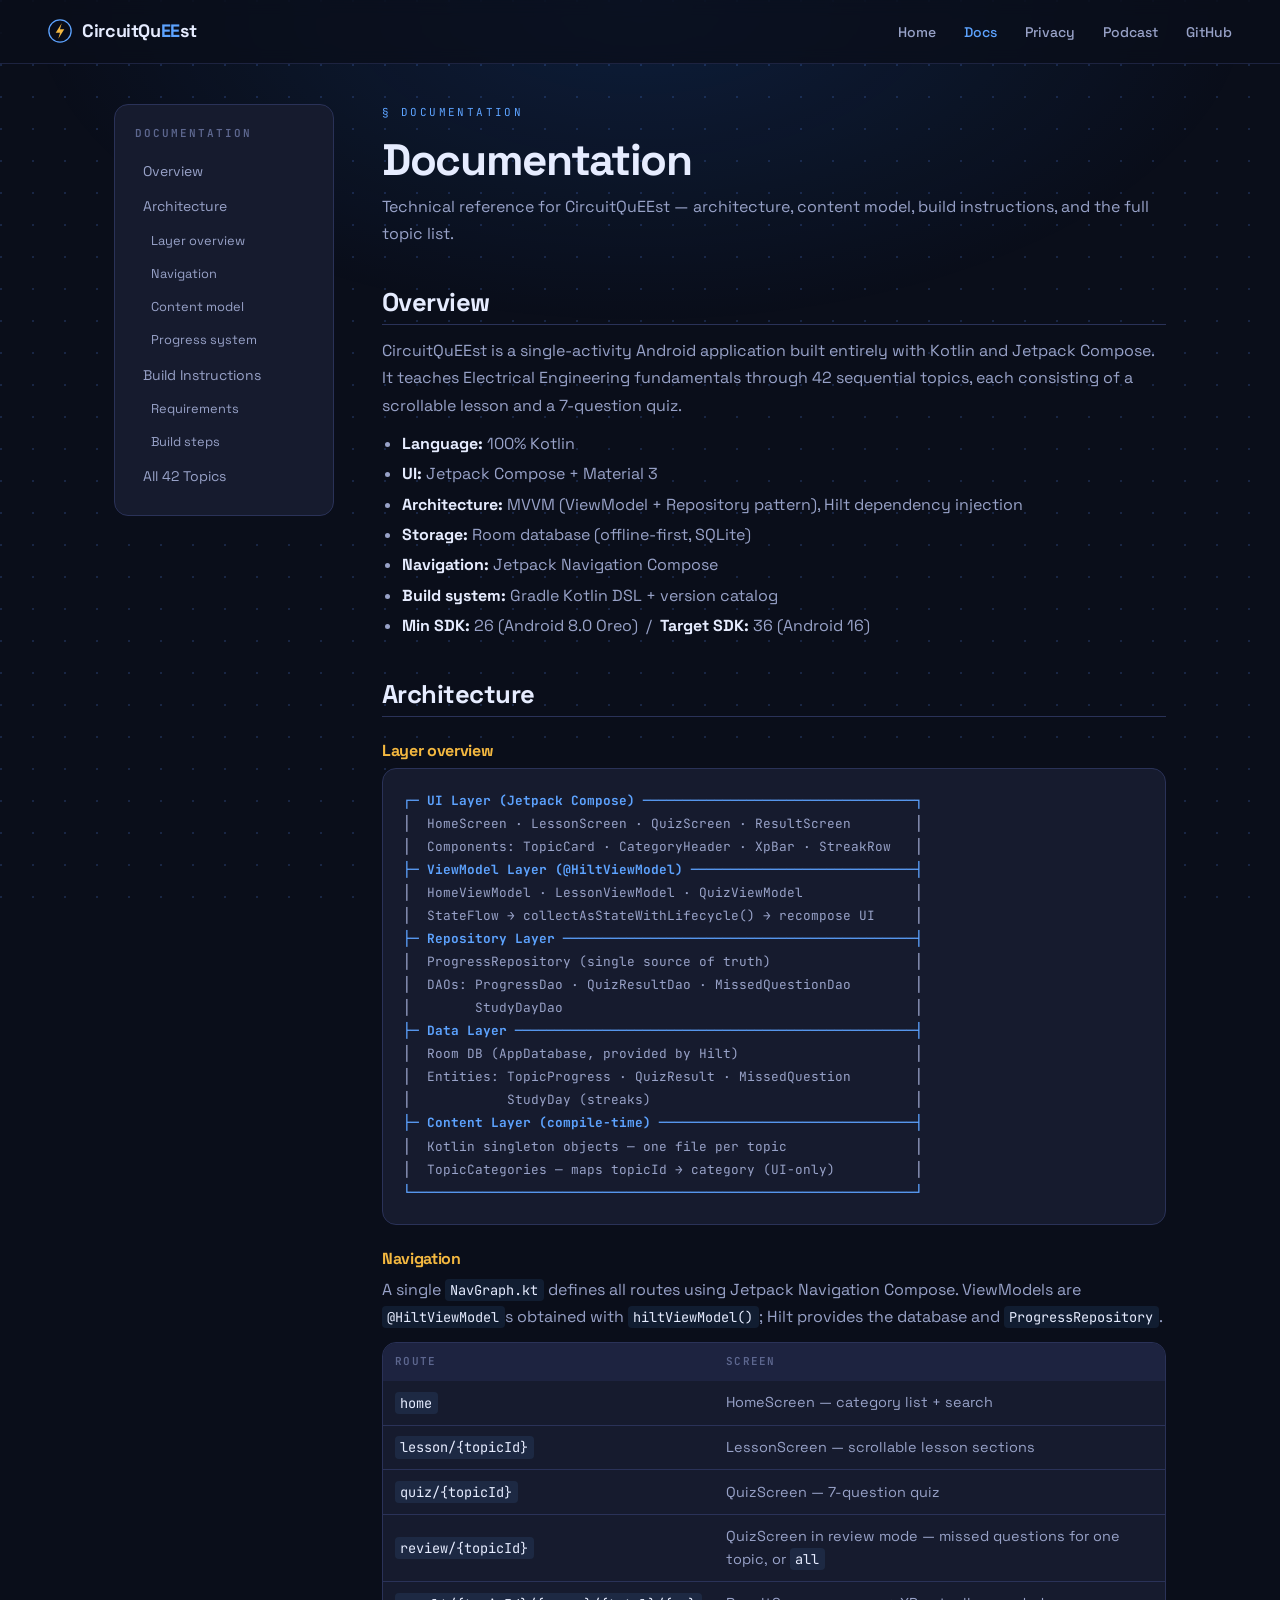
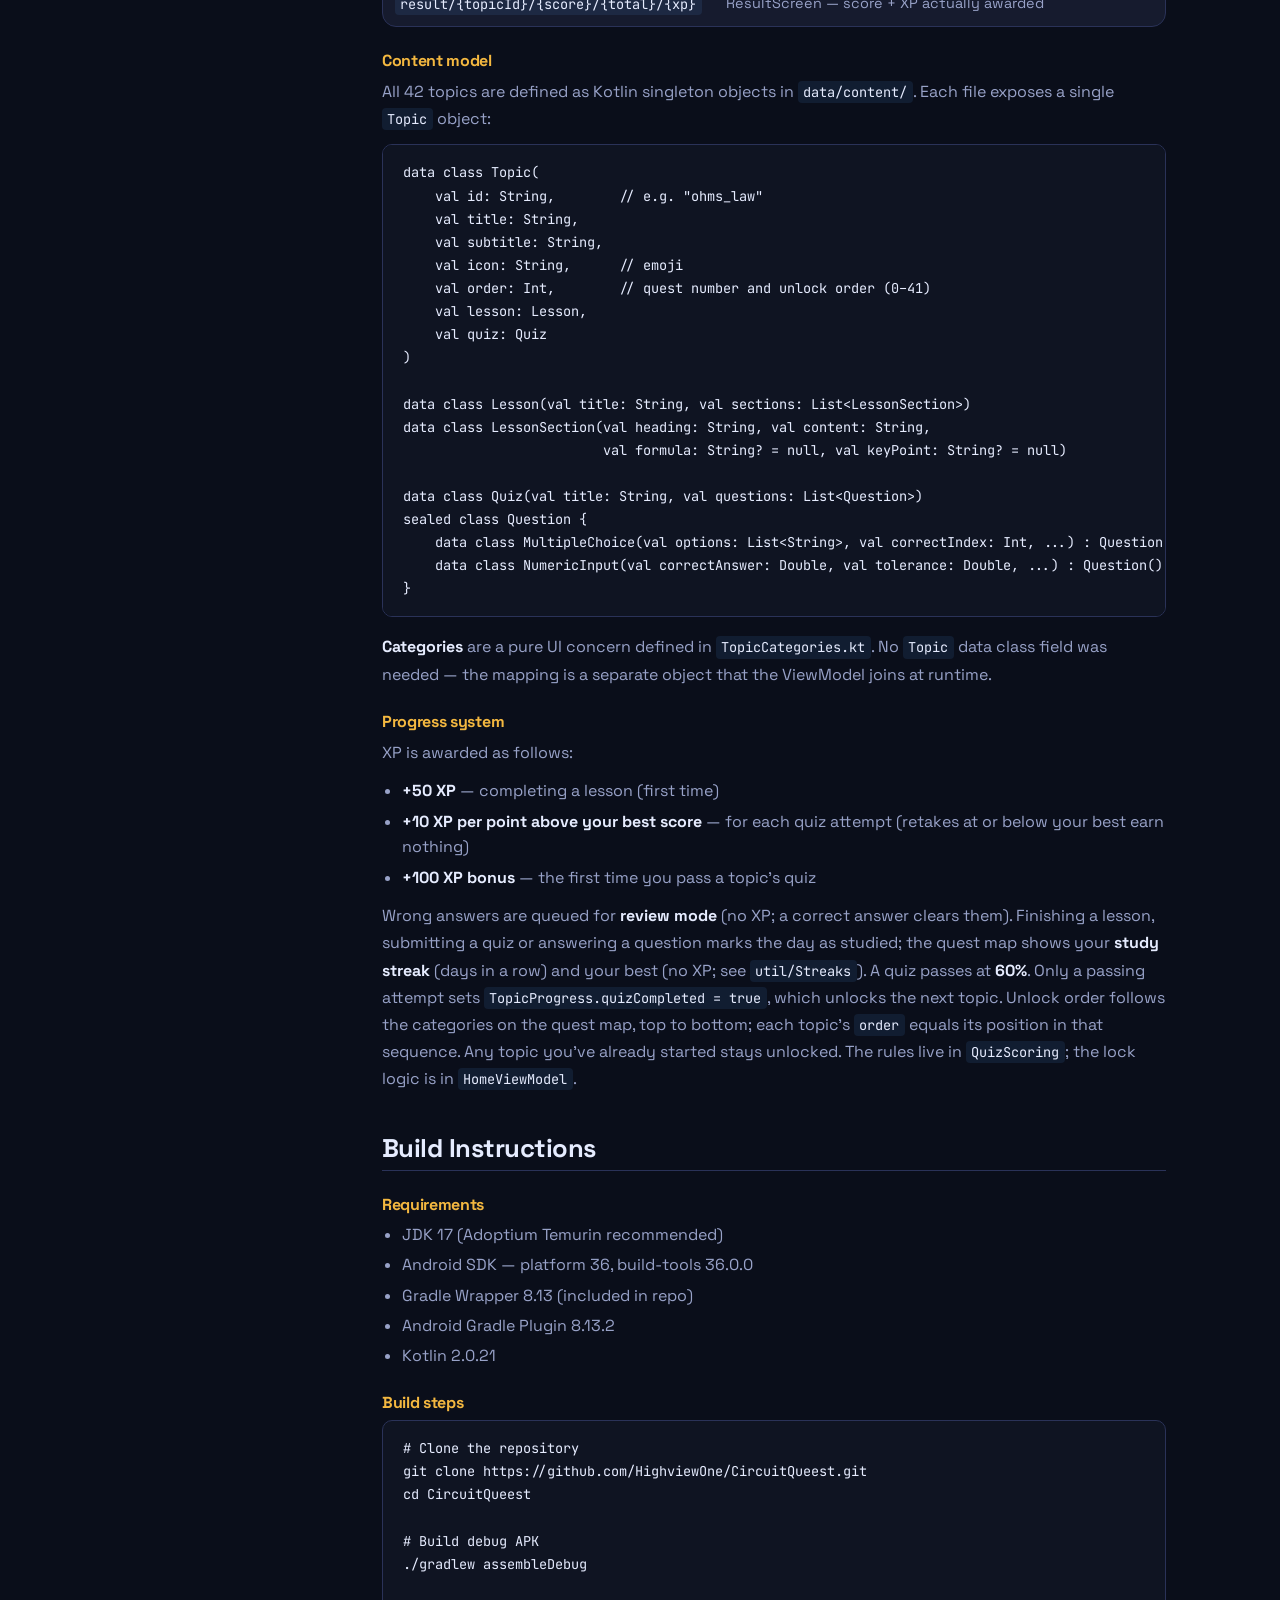
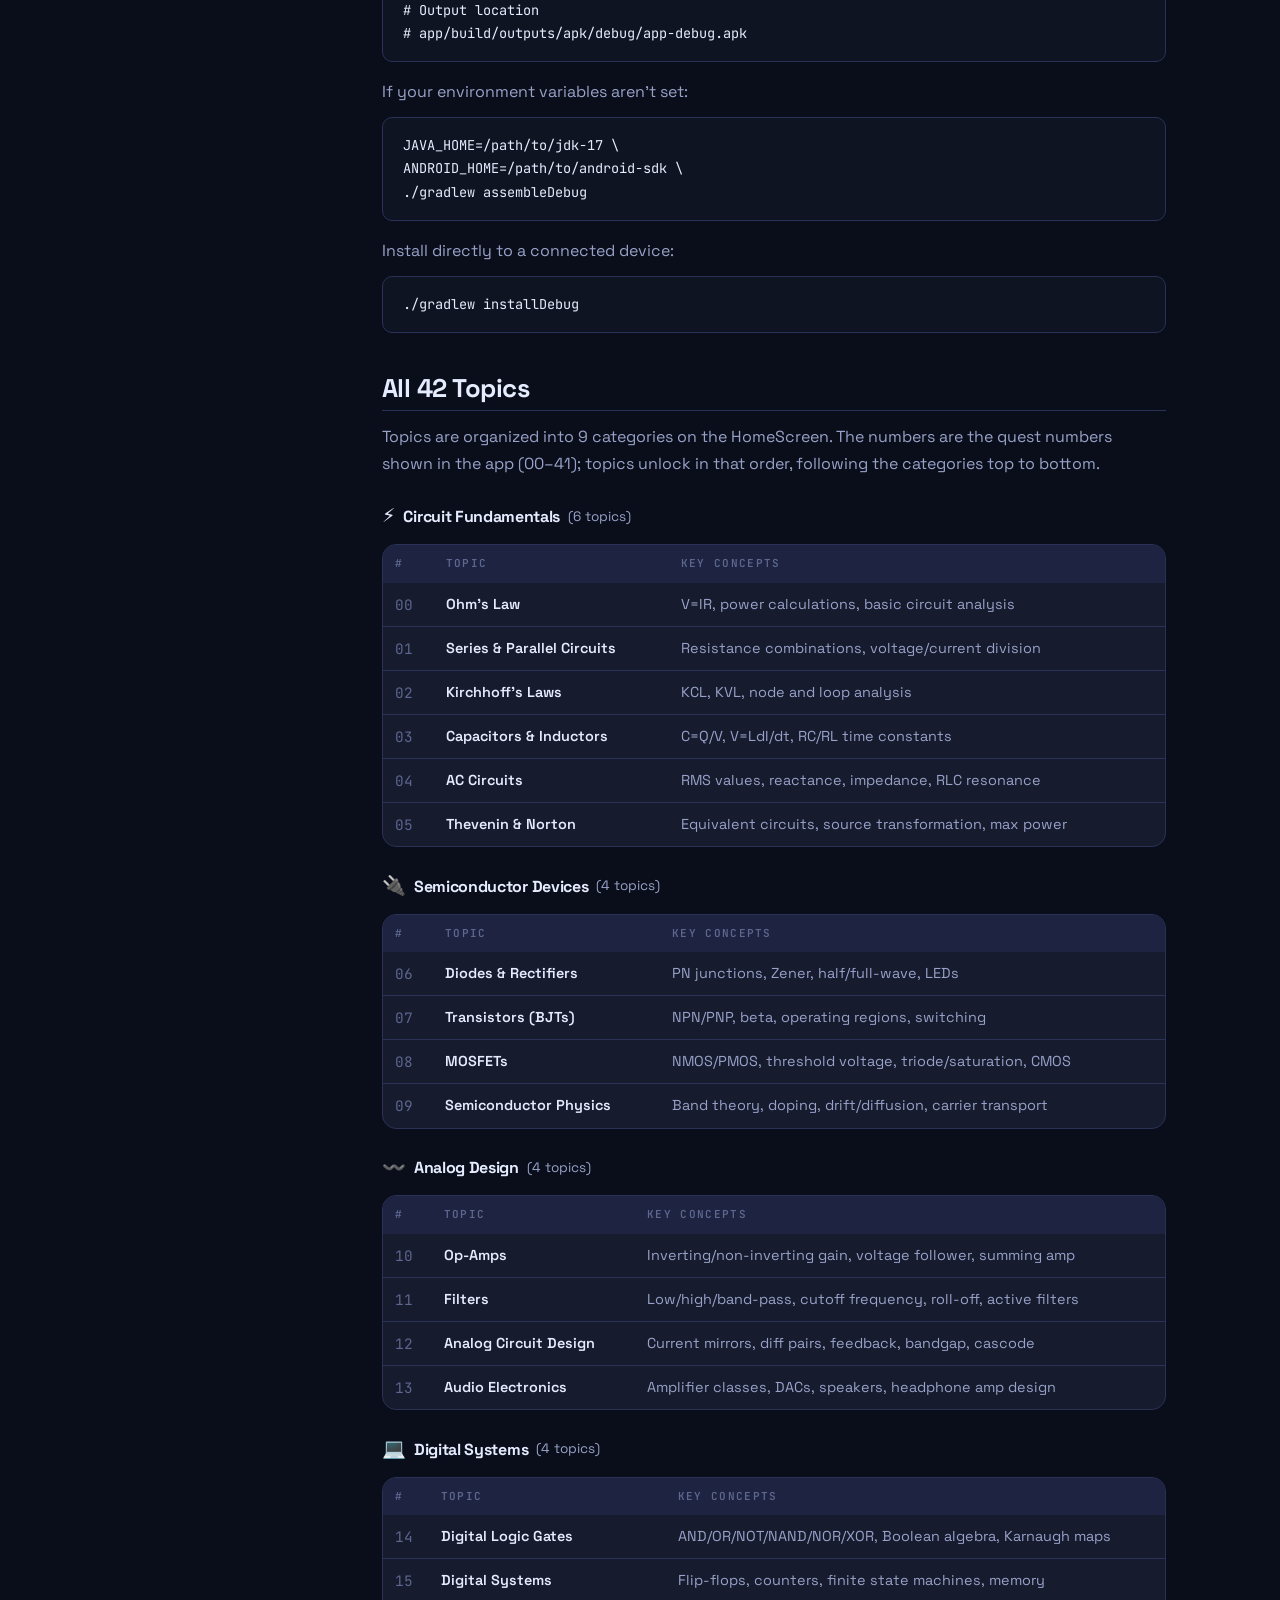
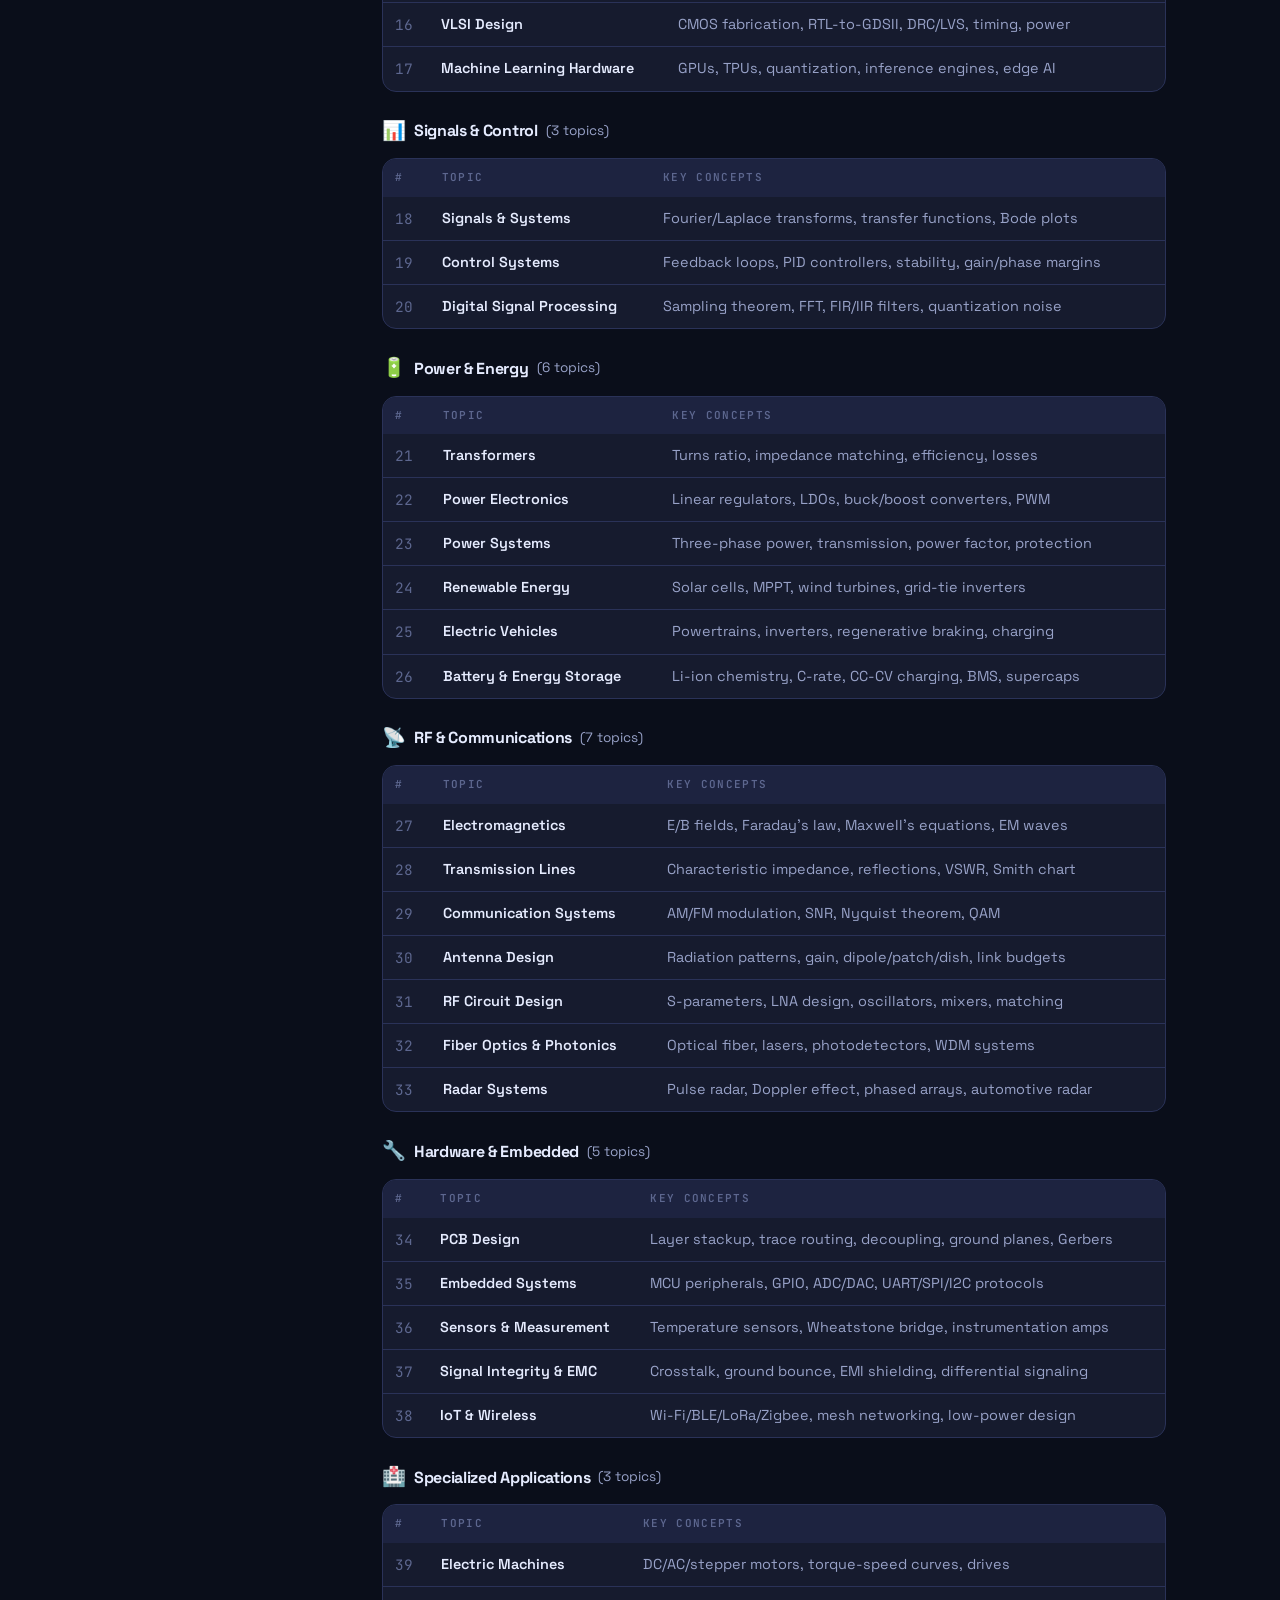
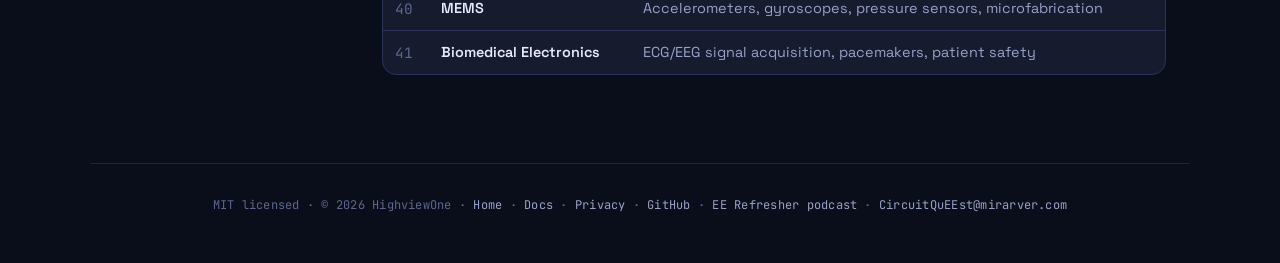
==== commit 66347bb9: "site: v2.6 landing (streaks), docs for study_days Landing hero and both APK links → v2.6; the XP car" ====
--- a/docs/documentation.html
+++ b/docs/documentation.html
@@ -210,16 +210,18 @@
     <h3 id="layers">Layer overview</h3>
     <div class="arch-box"><span class="arch-layer">┌─ UI Layer (Jetpack Compose) ──────────────────────────────────┐</span>
 │  HomeScreen · LessonScreen · QuizScreen · ResultScreen        │
-│  Components: TopicCard · CategoryHeader · XpBar               │
+│  Components: TopicCard · CategoryHeader · XpBar · StreakRow   │
 <span class="arch-layer">├─ ViewModel Layer (@HiltViewModel) ────────────────────────────┤</span>
 │  HomeViewModel · LessonViewModel · QuizViewModel              │
 │  StateFlow → collectAsStateWithLifecycle() → recompose UI     │
 <span class="arch-layer">├─ Repository Layer ────────────────────────────────────────────┤</span>
 │  ProgressRepository (single source of truth)                  │
 │  DAOs: ProgressDao · QuizResultDao · MissedQuestionDao        │
+│        StudyDayDao                                            │
 <span class="arch-layer">├─ Data Layer ──────────────────────────────────────────────────┤</span>
 │  Room DB (AppDatabase, provided by Hilt)                      │
 │  Entities: TopicProgress · QuizResult · MissedQuestion        │
+│            StudyDay (streaks)                                 │
 <span class="arch-layer">├─ Content Layer (compile-time) ────────────────────────────────┤</span>
 │  Kotlin singleton objects — one file per topic                │
 │  TopicCategories — maps topicId → category (UI-only)          │
@@ -279,6 +281,7 @@
     </ul>
     <p>
       Wrong answers are queued for <strong>review mode</strong> (no XP; a correct answer clears them).
+      Finishing a lesson, submitting a quiz or answering a question marks the day as studied; the quest map shows your <strong>study streak</strong> (days in a row) and your best (no XP; see <code>util/Streaks</code>).
       A quiz passes at <strong>60%</strong>. Only a passing attempt sets <code>TopicProgress.quizCompleted = true</code>, which unlocks the next topic. Unlock order follows the categories on the quest map, top to bottom; each topic's <code>order</code> equals its position in that sequence. Any topic you've already started stays unlocked. The rules live in <code>QuizScoring</code>; the lock logic is in <code>HomeViewModel</code>.
     </p>
 
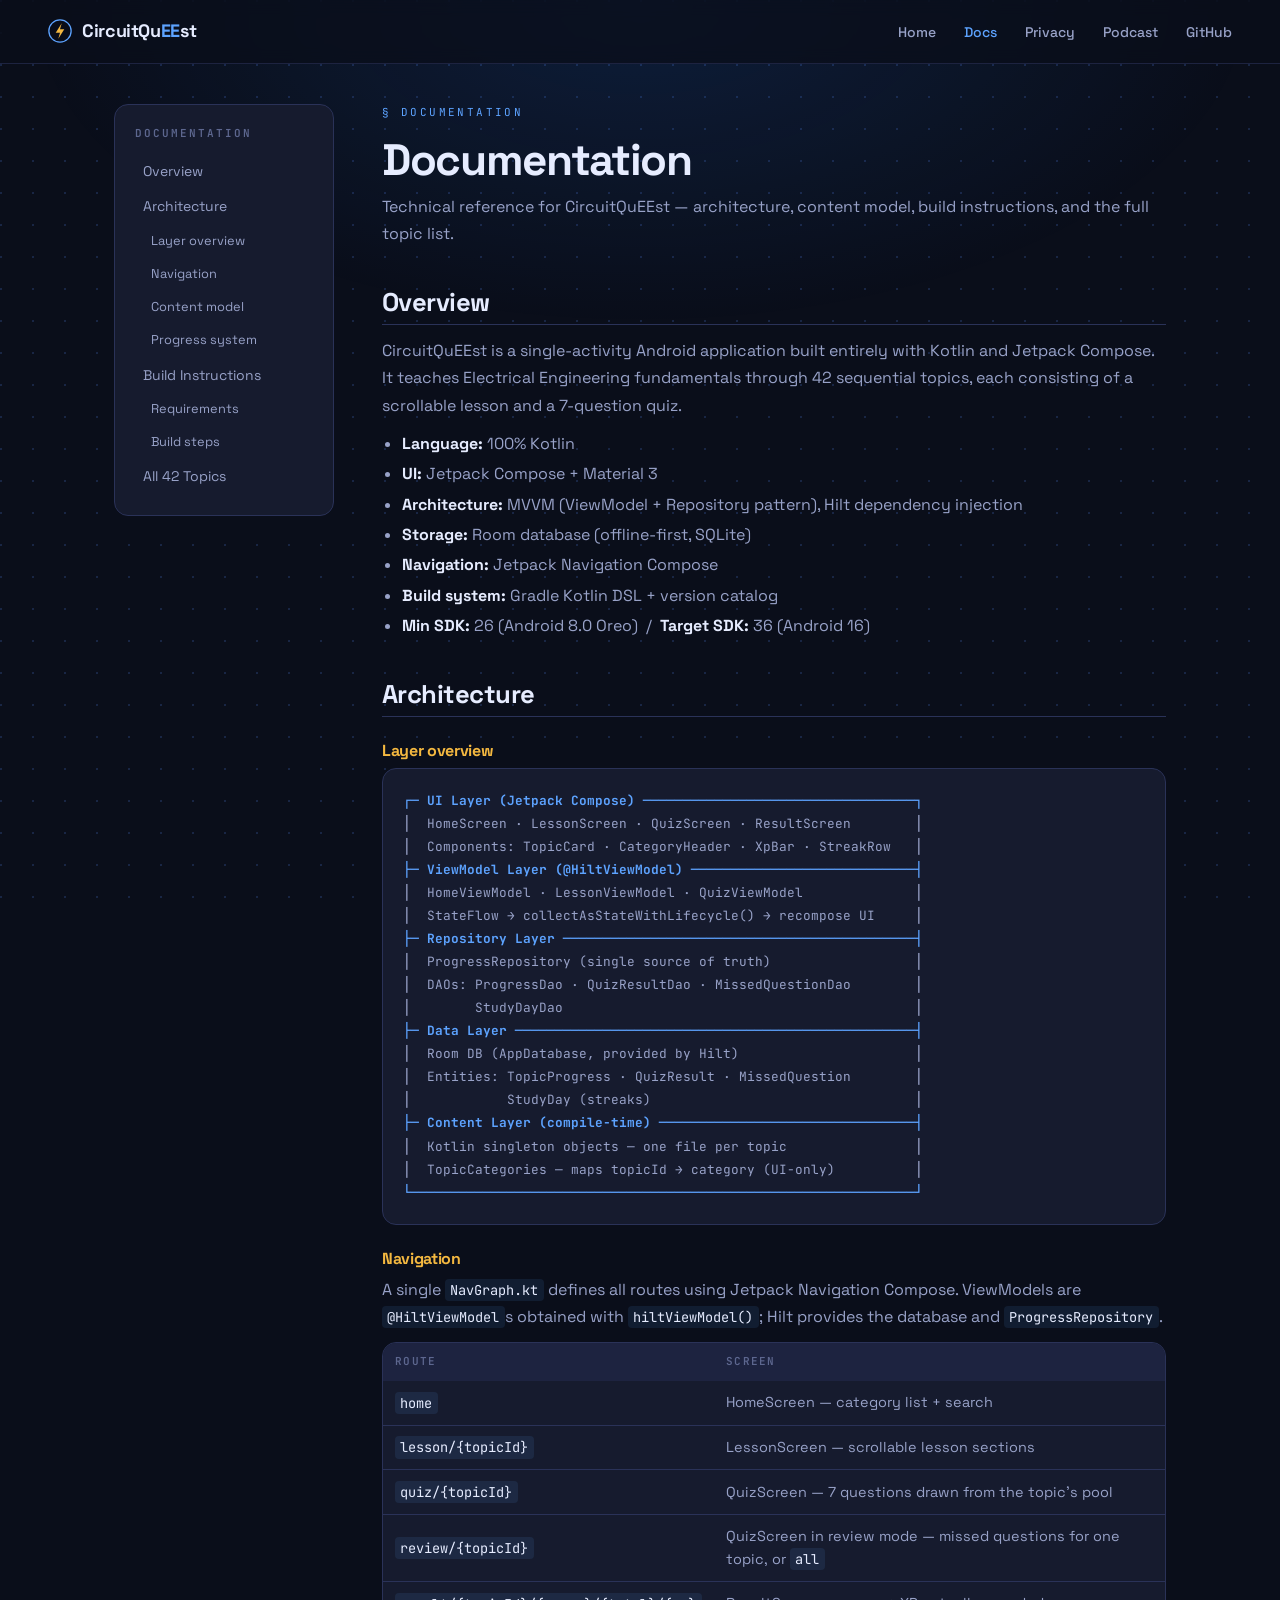
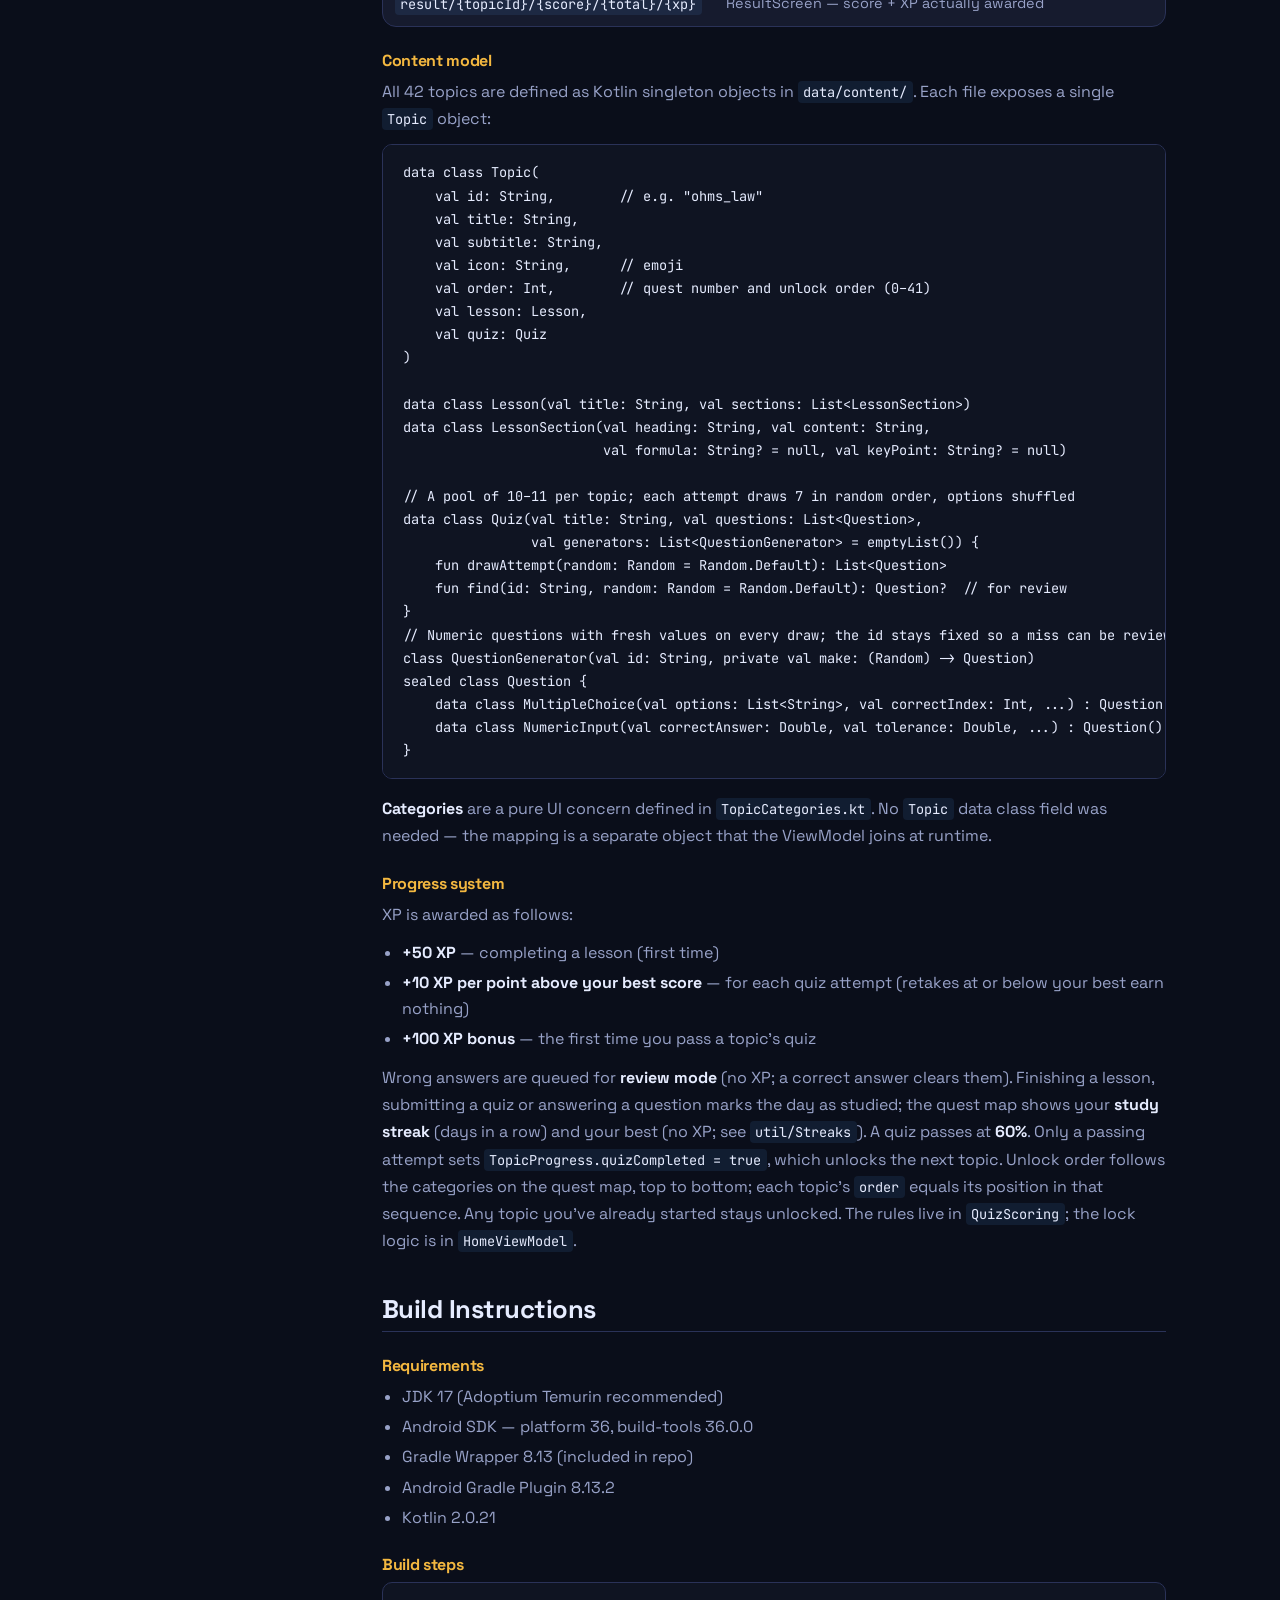
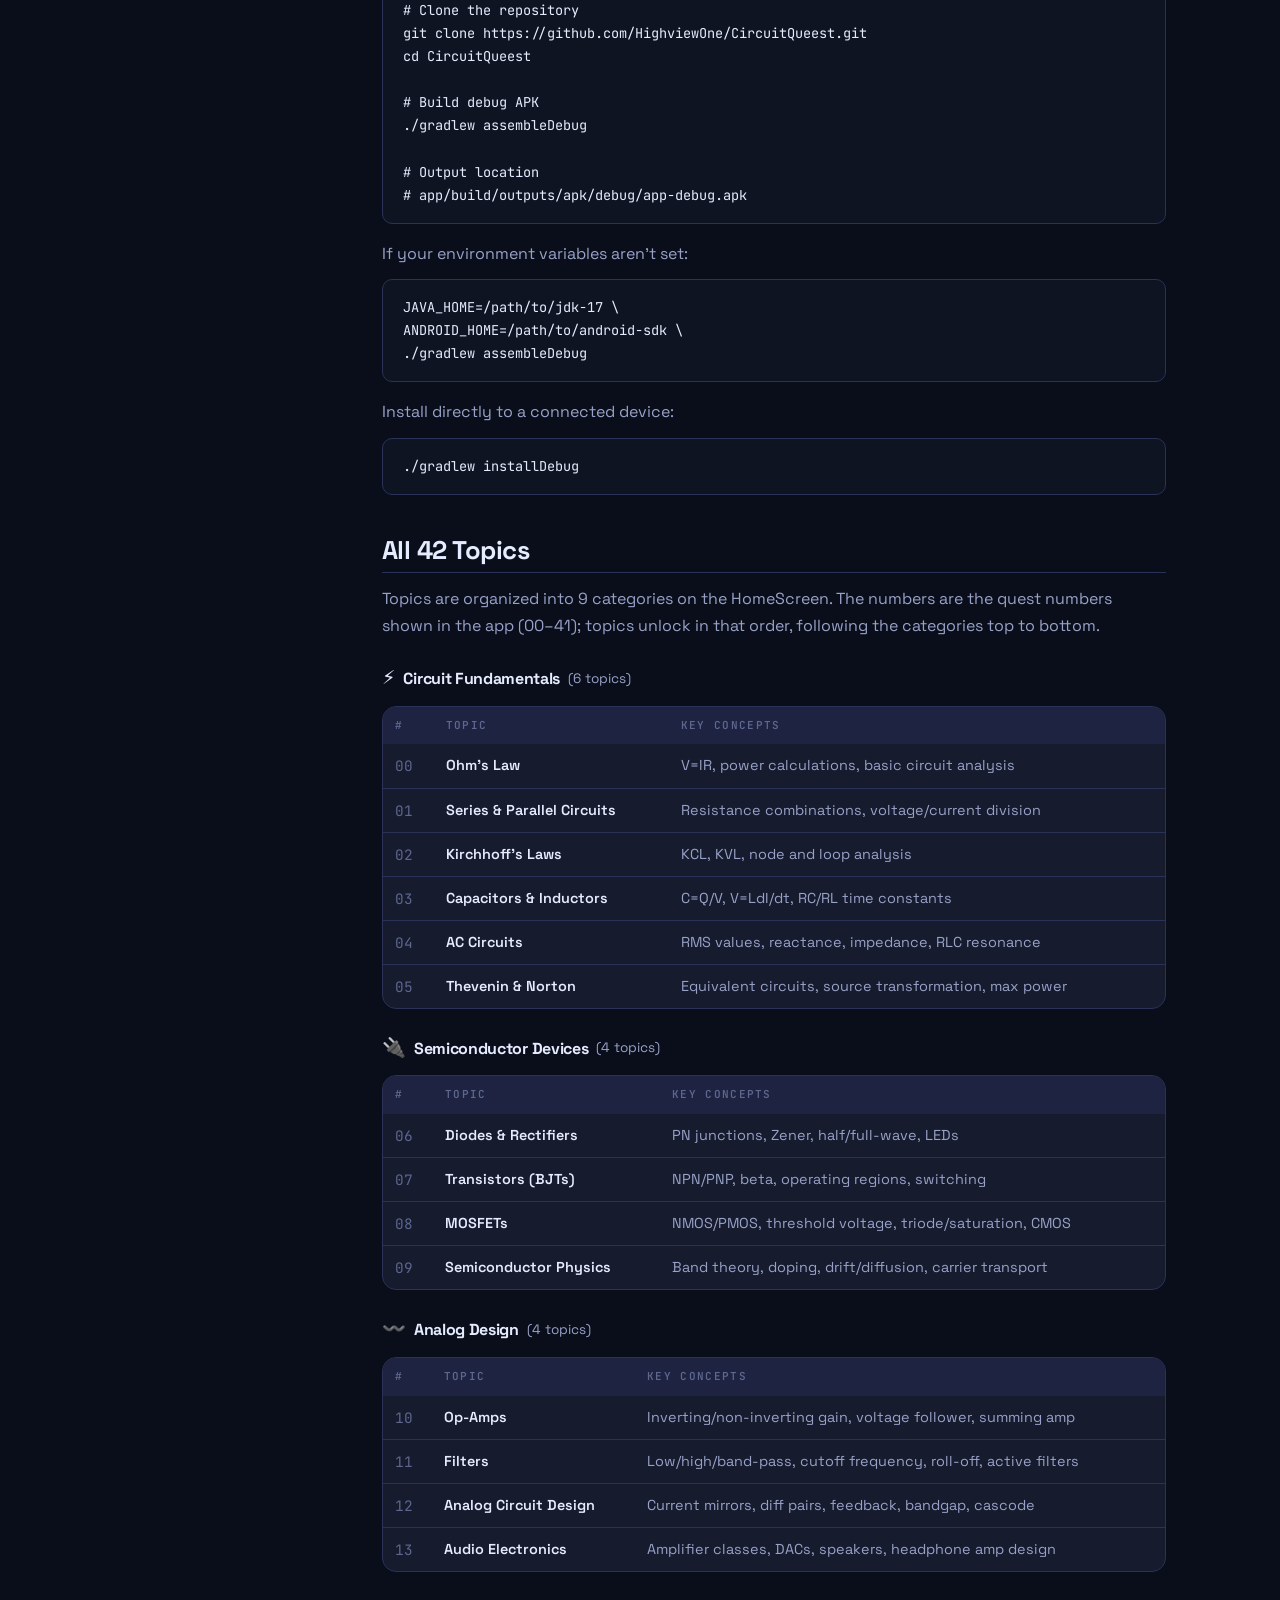
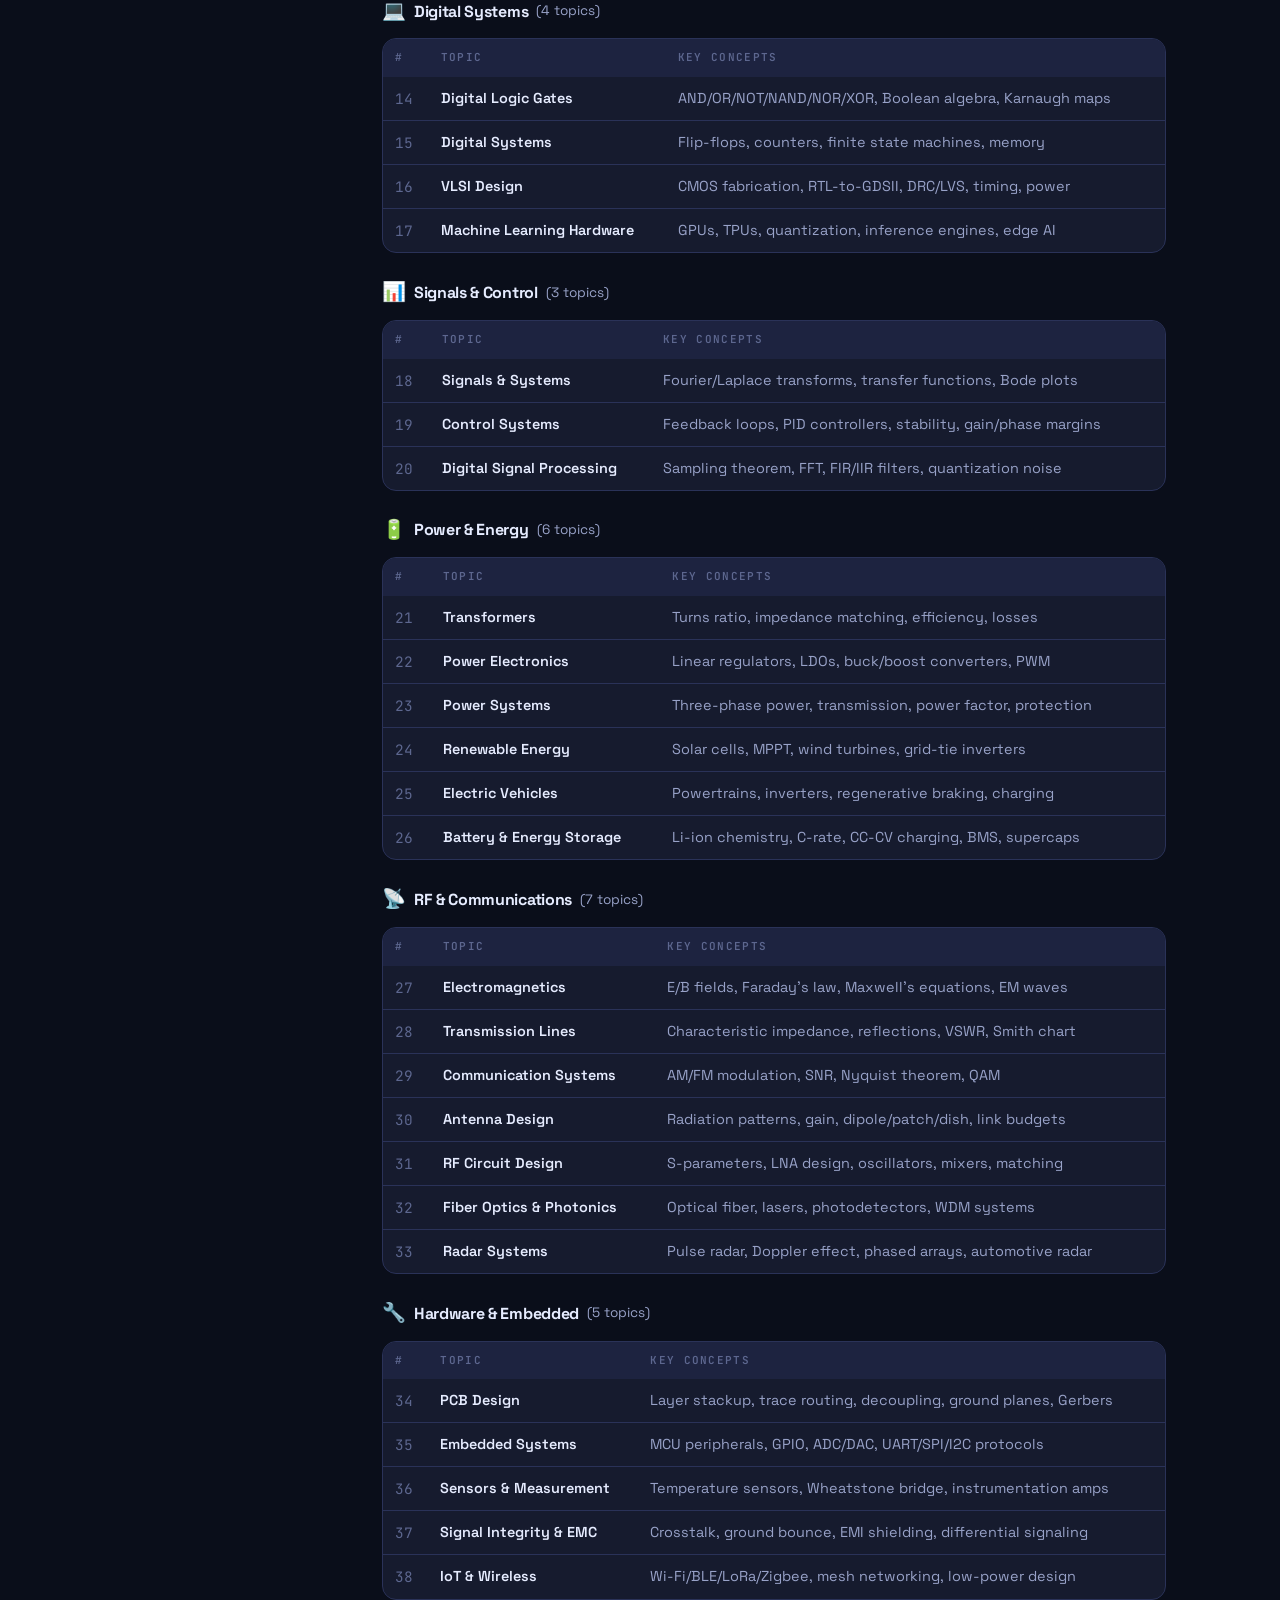
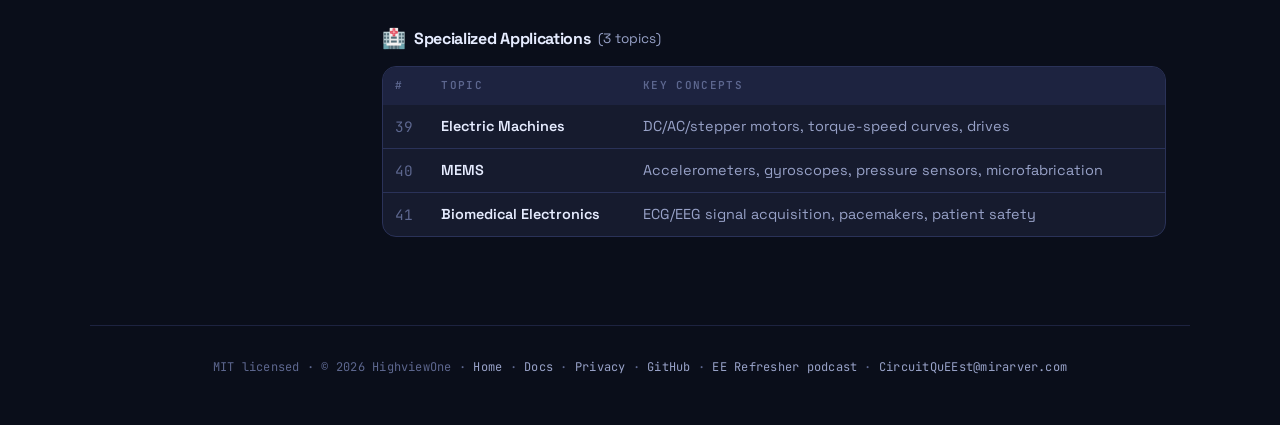
==== commit 01135f48: "site: v2.7 landing, question pools in docs Landing hero badge and both direct APK links -> v2.7 (rel" ====
--- a/docs/documentation.html
+++ b/docs/documentation.html
@@ -237,7 +237,7 @@
       <tbody>
         <tr><td><code>home</code></td><td>HomeScreen — category list + search</td></tr>
         <tr><td><code>lesson/{topicId}</code></td><td>LessonScreen — scrollable lesson sections</td></tr>
-        <tr><td><code>quiz/{topicId}</code></td><td>QuizScreen — 7-question quiz</td></tr>
+        <tr><td><code>quiz/{topicId}</code></td><td>QuizScreen — 7 questions drawn from the topic's pool</td></tr>
         <tr><td><code>review/{topicId}</code></td><td>QuizScreen in review mode — missed questions for one topic, or <code>all</code></td></tr>
         <tr><td><code>result/{topicId}/{score}/{total}/{xp}</code></td><td>ResultScreen — score + XP actually awarded</td></tr>
       </tbody>
@@ -262,7 +262,14 @@
 data class LessonSection(val heading: String, val content: String,
                          val formula: String? = null, val keyPoint: String? = null)
 
-data class Quiz(val title: String, val questions: List&lt;Question&gt;)
+// A pool of 10–11 per topic; each attempt draws 7 in random order, options shuffled
+data class Quiz(val title: String, val questions: List&lt;Question&gt;,
+                val generators: List&lt;QuestionGenerator&gt; = emptyList()) {
+    fun drawAttempt(random: Random = Random.Default): List&lt;Question&gt;
+    fun find(id: String, random: Random = Random.Default): Question?  // for review
+}
+// Numeric questions with fresh values on every draw; the id stays fixed so a miss can be reviewed
+class QuestionGenerator(val id: String, private val make: (Random) -&gt; Question)
 sealed class Question {
     data class MultipleChoice(val options: List&lt;String&gt;, val correctIndex: Int, ...) : Question()
     data class NumericInput(val correctAnswer: Double, val tolerance: Double, ...) : Question()
